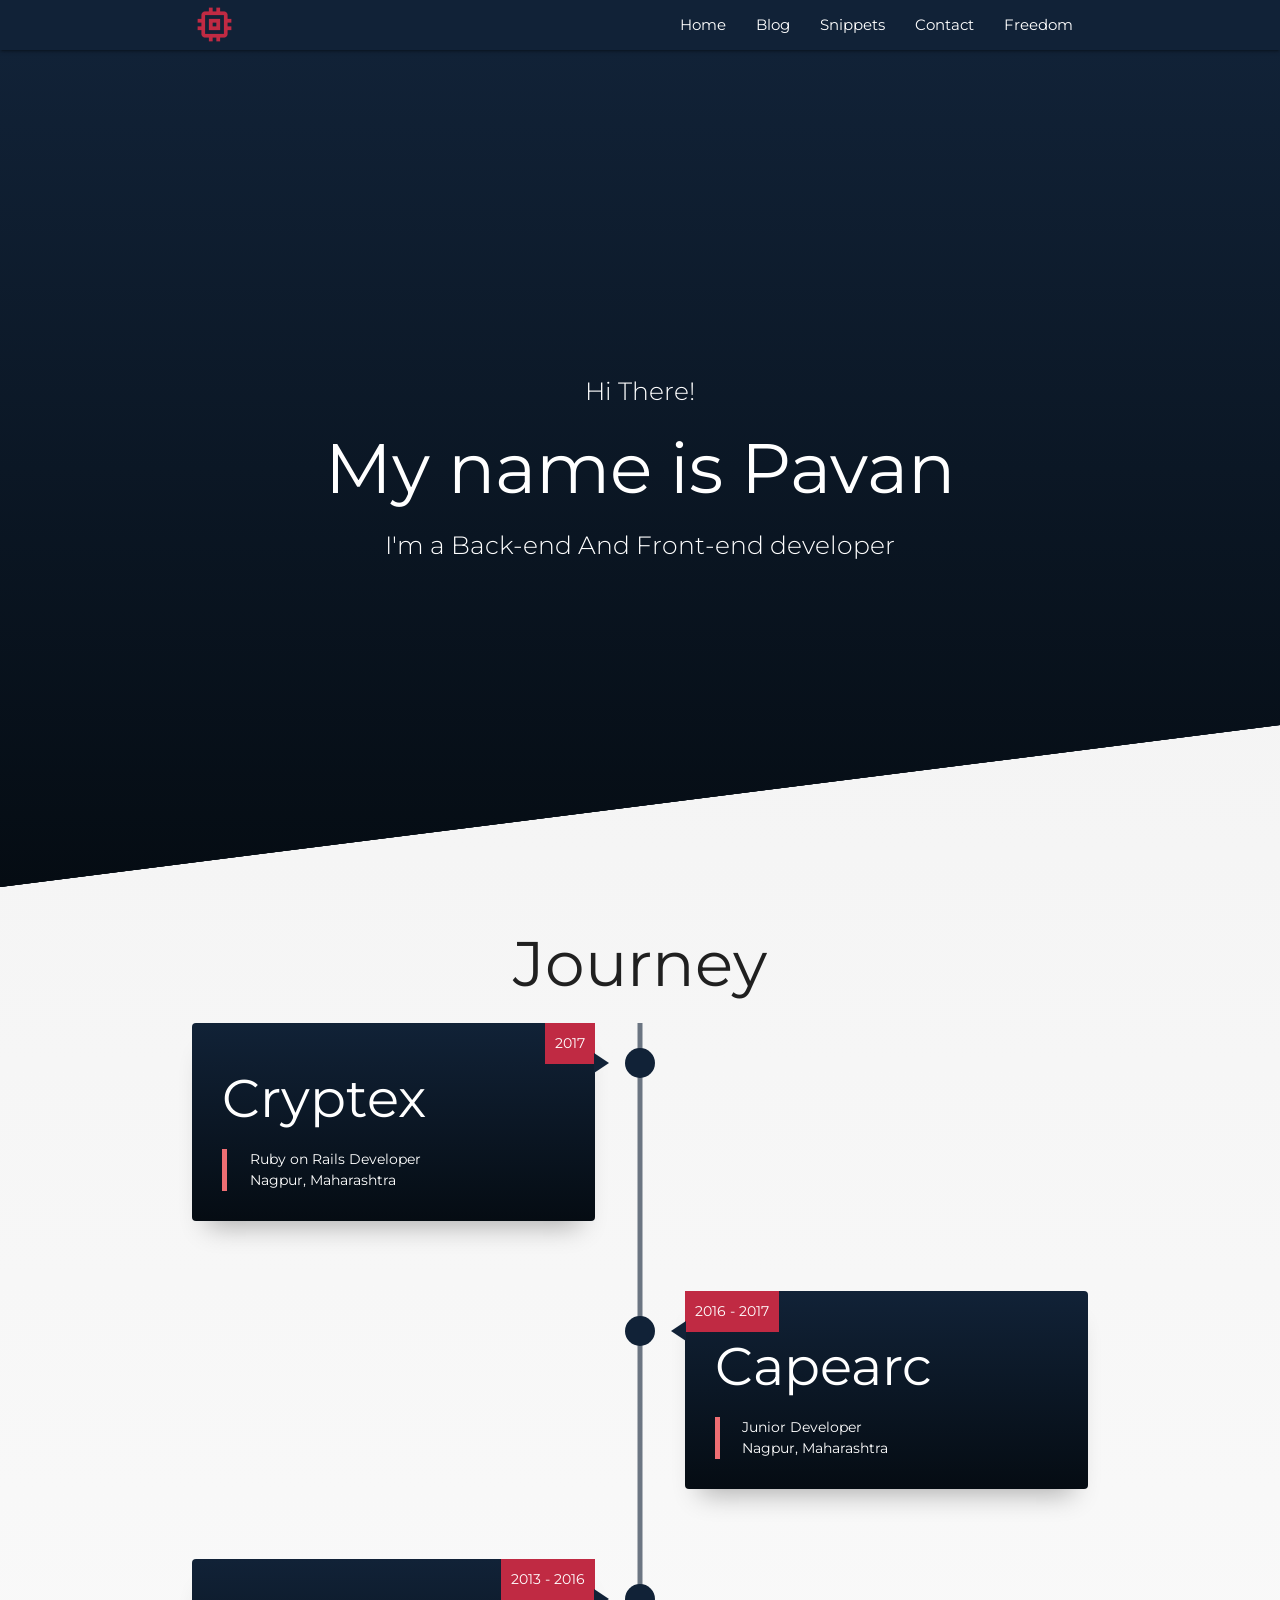
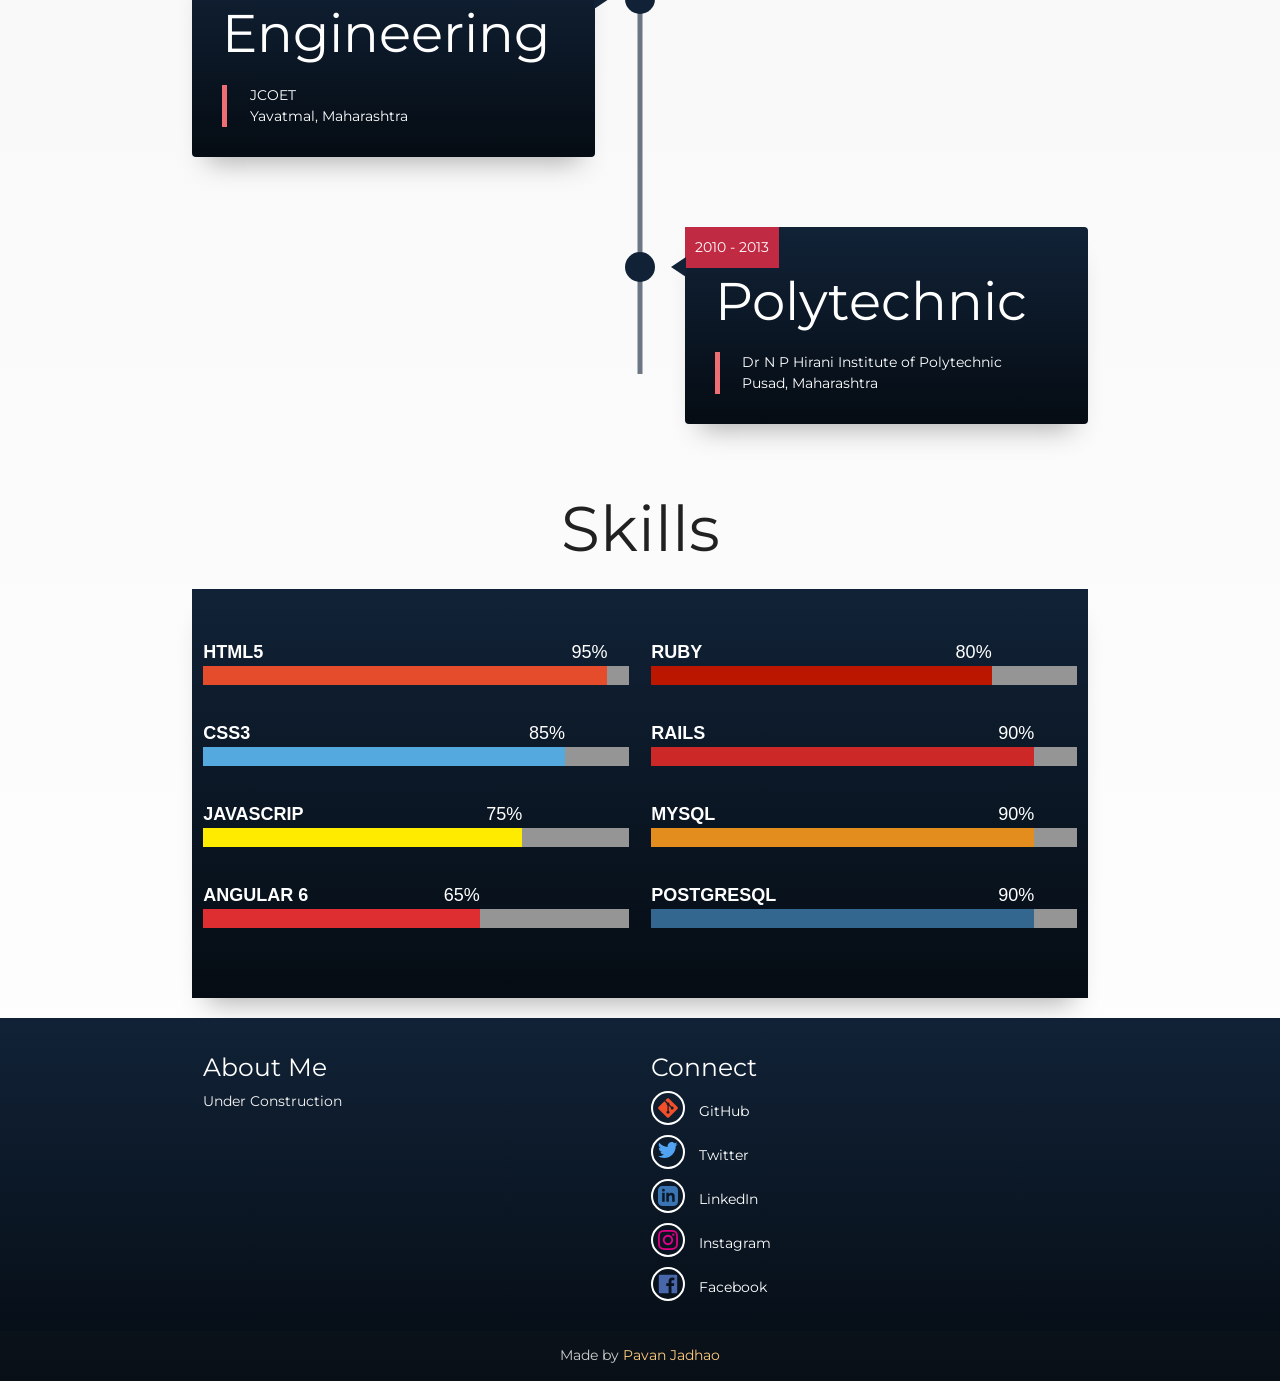
==== index.html @ 87c79e30 "add countdown timer" ====
<!DOCTYPE html>
<html lang="en">

<head>
  <meta http-equiv="Content-Type" content="text/html; charset=UTF-8" />
  <meta name="viewport" content="width=device-width, initial-scale=1, maximum-scale=1.0" />
  <meta name="theme-color" content="#102137" />
  <title>Pavan Jadhao | Web Developer</title>
  <link rel="icon" type="image/png" href="../img/fevicon.png" />

  <!-- CSS  -->
  <link href="https://fonts.googleapis.com/css?family=Montserrat" rel="stylesheet">
  <link href="https://fonts.googleapis.com/icon?family=Material+Icons" rel="stylesheet">
  <link href="./vendor/materialize/materialize.css" type="text/css" rel="stylesheet" media="screen,projection" />
  <link rel="stylesheet" href="./vendor/funnytext/jquery.funnyText.css">
  <link href="css/style.css" type="text/css" rel="stylesheet" media="screen,projection" />
</head>

<body>
  <header>
    <div class="navbar-fixed">
      <nav class="blue-grey darken-4" role="navigation">
        <div class="nav-wrapper container">
          <a href="#" data-target="nav-mobile" class="sidenav-trigger"><i class="material-icons white-text">menu</i></a>
          <a id="logo-container" href="./index.html" class="brand-logo">
            <span class="logo-custom">
              <i class="material-icons bracket">memory</i>
            </span>
          </a>
          <ul class="right hide-on-med-and-down blue-grey-text text-darken-4">
            <li><a href="./index.html" class="white-text">Home</a></li>
            <!-- <li><a href="" class="white-text">About</a></li> -->
            <!-- <li><a href="#" class="white-text">Projects</a></li> -->
            <li><a href="./pages/blogs.html" class="white-text">Blog</a></li>
            <li><a href="./pages/snippets.html" class="white-text">Snippets</a></li>
            <li><a href="./pages/contact.html" class="white-text">Contact</a></li>
            <li><a href="./pages/freedom.html" class="white-text">Freedom</a></li>
          </ul>
        </div>
      </nav>
    </div>

    <ul id="nav-mobile" class="sidenav blue-grey darken-4">
      <li class="sidenav-header secondary-color">
        <div class="row">
          <div class="col s4">
            <img src="./img/user.jpg" alt="" class="circle responsive-img valign profile-image">
          </div>
          <div class="col s8">
            <div>
              <a class="btn-flat dropdown-button waves-effect waves-light blue-grey darken-4 white-text" href="#"
                data-activates="profile-dropdown">Pavan Jadhao</a>
              <p class="designation">Web Developer</p>
            </div>
          </div>
        </div>
      </li>
      <li>
        <a href="../index.html" class="white-text">
          <i class="material-icons white-text">home</i>Home
        </a>
      </li>
      <!-- <li>
        <a href="#" class="white-text">
          <i class="material-icons white-text">person</i>About
        </a>
      </li>
      <li>
        <a href="#" class="white-text">
          <i class="material-icons white-text">web</i>Projects
        </a>
      </li> -->
      <li>
        <a href="./pages/blogs.html" class="white-text">
          <i class="material-icons white-text">import_contacts</i>Blog
        </a>
      </li>
      <li>
        <a href="./pages/snippets.html" class="white-text">
          <i class="material-icons white-text">code</i>Snippets
        </a>
      </li>
      <li>
        <a href="./pages/contact.html" class="white-text">
          <i class="material-icons white-text">contact_mail</i>Contact
        </a>
      </li>
      <li>
        <a href="./pages/freedom.html" class="white-text">
          <i class="material-icons white-text">directions_run</i>Freedom
        </a>
      </li>
    </ul>
  </header>
  <!-- End of Nav -->

  <div class="row">
    <div class="intro">
      <div class="animated-bar"></div>
      <div class="slide slide-a">
        <div class="slide-content">
          <p class="slide-a-child">Hi There!</p>
          <h1 class="slide-a-child">My name is Pavan</h1>
          <p class="slide-a-child">I'm a Back-end And Front-end developer</p>
        </div>
      </div>

      <div class="slide slide-b">
        <div class="slide-content">
          <h2 class="slide-b-child">what I do</h2>
          <p class="slide-b-child">I design modern, clean and creative websites</p>
          <p class="slide-b-child">And make them alive on the internet</p>
        </div>
      </div>

      <div class="slide slide-c">
        <div class="slide-content">
          <h2 class="slide-c-child">What I use</h2>
          <ul>
            <li class="slide-c-child">
              <p>Html 5</p>
            </li>
            <li class="slide-c-child">
              <p>Css 3</p>
            </li>
            <li class="slide-c-child">
              <p>Javascript</p>
            </li>
            <li class="slide-c-child">
              <p>Ruby on Rails</p>
            </li>
            <li class="slide-c-child">
              <p>Angular 6</p>
            </li>
          </ul>
        </div>
      </div>

      <div class="slide slide-d">
        <div class="slide-content">
          <h2 class="slide-d-child">Thanks for watching </h2>
          <p class="slide-d-child">You can check my <a href="#">blogs</a></p>
          <button class="slide-d-child replay">Replay</button>
        </div>
      </div>
    </div>
  </div>
  <!-- End of Masthead -->

  <header>
    <div class="container text-center">
      <h1 class="center">Journey</h1>
    </div>
  </header>

  <section class="timeline">
    <div class="container">
      <!-- Cryptex -->
      <div class="timeline-item">
        <div class="timeline-img"></div>
        <div class="timeline-content js--fadeInLeft">
          <h2>Cryptex</h2>
          <div class="date">2017</div>
          <blockquote>
            <p>Ruby on Rails Developer</p>
            <p>Nagpur, Maharashtra</p>
          </blockquote>
        </div>
      </div>

      <!-- Capearc -->
      <div class="timeline-item">
        <div class="timeline-img"></div>
        <div class="timeline-content js--fadeInRight">
          <h2>Capearc</h2>
          <div class="date">2016 - 2017</div>
          <blockquote>
            <p>Junior Developer</p>
            <p>Nagpur, Maharashtra</p>
          </blockquote>
        </div>
      </div>

      <!-- Engineering  -->
      <div class="timeline-item">
        <div class="timeline-img"></div>
        <div class="timeline-content js--fadeInLeft">
          <h2>Engineering</h2>
          <div class="date">2013 - 2016</div>
          <blockquote>
            <p>JCOET</p>
            <p>Yavatmal, Maharashtra</p>
          </blockquote>
        </div>
      </div>

      <!-- Polytechnic -->
      <div class="timeline-item">
        <div class="timeline-img"></div>
        <div class="timeline-content js--fadeInRight">
          <h2>Polytechnic</h2>
          <div class="date">2010 - 2013</div>
          <blockquote>
            <p> Dr N P Hirani Institute of Polytechnic</p>
            <p> Pusad, Maharashtra</p>
          </blockquote>
        </div>
      </div>
    </div>
  </section>
  <!-- End of Timeline -->

  <header>
    <div class="container text-center">
      <h1 class="center">Skills</h1>
    </div>
  </header>

  <div class="container">
    <div class="skill-wrapper">
      <div class="row">
        <div class="col l6 s12">
          <div class="wrapper">
            <div class="skill">
              <p>HTML5</p>
              <div class="skill-bar skill1">
                <span class="skill-count1">95%</span>
              </div>
            </div>
            <div class="skill">
              <p>CSS3</p>
              <div class="skill-bar skill2">
                <span class="skill-count2">85%</span>
              </div>
            </div>
            <div class="skill">
              <p>JAVASCRIP</p>
              <div class="skill-bar skill3">
                <span class="skill-count3">75%</span>
              </div>
            </div>
            <div class="skill">
              <p>ANGULAR 6</p>
              <div class="skill-bar skill4">
                <span class="skill-count4">65%</span>
              </div>
            </div>
          </div>
        </div>
        <div class="col l6 s12">
          <div class="wrapper">
            <div class="skill">
              <p>RUBY</p>
              <div class="skill-bar skill5">
                <span class="skill-count5">80%</span>
              </div>
            </div>
            <div class="skill">
              <p>RAILS</p>
              <div class="skill-bar skill6">
                <span class="skill-count6">90%</span>
              </div>
            </div>
            <div class="skill">
              <p>MYSQL</p>
              <div class="skill-bar skill7">
                <span class="skill-count7">90%</span>
              </div>
            </div>
            <div class="skill">
              <p>POSTGRESQL</p>
              <div class="skill-bar skill8">
                <span class="skill-count8">90%</span>
              </div>
            </div>
          </div>
        </div>
      </div>
    </div>
  </div>
  <!-- End of Skills -->

  <footer class="page-footer">
    <div class="container">
      <div class="row">
        <div class="col l6 s12">
          <h5 class="white-text">About Me</h5>
          <p class="grey-text text-lighten-4">Under Construction</p>
        </div>

        <div class="col l6 s12">
          <h5 class="white-text">Connect</h5>
          <ul>
            <li>
              <div class="github">
                <div class="connect-link">
                  <svg viewBox="0 0 128 128">
                    <path fill="#F34F29" d="M124.737 58.378l-55.116-55.114c-3.172-3.174-8.32-3.174-11.497 0l-11.444 11.446 14.518 14.518c3.375-1.139 7.243-.375 9.932 2.314 2.703 2.706 3.461 6.607 2.294 9.993l13.992 13.993c3.385-1.167 7.292-.413 9.994 2.295 3.78 3.777 3.78 9.9 0 13.679-3.78 3.78-9.901 3.78-13.683 0-2.842-2.844-3.545-7.019-2.105-10.521l-13.048-13.048-.002 34.341c.922.455 1.791 1.063 2.559 1.828 3.778 3.777 3.778 9.898 0 13.683-3.779 3.777-9.904 3.777-13.679 0-3.778-3.784-3.778-9.905 0-13.683.934-.933 2.014-1.638 3.167-2.11v-34.659c-1.153-.472-2.231-1.172-3.167-2.111-2.862-2.86-3.551-7.06-2.083-10.576l-14.313-14.313-37.792 37.79c-3.175 3.177-3.175 8.325 0 11.5l55.117 55.114c3.174 3.174 8.32 3.174 11.499 0l54.858-54.858c3.174-3.176 3.174-8.327-.001-11.501z"></path>
                  </svg>
                </div>
              </div>
              <a class="white-text connect-text" href="https://github.com/pvnjadhao" target="_blank">GitHub</a>
            </li>
            <li>
              <div class="twitter">
                <div class="connect-link">
                  <svg viewBox="0 0 128 128">
                    <path id="original" fill="#52a2f2" class="cls-1" d="M40.58,115.3c47.64,0,73.69-39.47,73.69-73.69,0-1.12,0-2.24-.07-3.35a52.7,52.7,0,0,0,12.92-13.41,51.7,51.7,0,0,1-14.87,4.08A26,26,0,0,0,123.63,14.6a51.9,51.9,0,0,1-16.45,6.29A25.92,25.92,0,0,0,63.05,44.51,73.53,73.53,0,0,1,9.67,17.45a25.92,25.92,0,0,0,8,34.58A25.71,25.71,0,0,1,6,48.78c0,.11,0,.22,0,.33A25.91,25.91,0,0,0,26.73,74.5a25.86,25.86,0,0,1-11.7.44,25.93,25.93,0,0,0,24.2,18A52,52,0,0,1,7.06,104a52.72,52.72,0,0,1-6.18-.36,73.32,73.32,0,0,0,39.7,11.63"
                      transform="translate(-0.88 -12.7)"></path>
                  </svg>
                </div>
              </div>
              <a class="white-text connect-text" href="#!">Twitter</a>
            </li>
            <li>
              <div class="linkedin">
                <div class="connect-link">
                  <svg xmlns="http://www.w3.org/2000/svg" viewBox="0 0 24 24">
                    <path fill="#3974b3" d="M19 0h-14c-2.761 0-5 2.239-5 5v14c0 2.761 2.239 5 5 5h14c2.762 0 5-2.239 5-5v-14c0-2.761-2.238-5-5-5zm-11 19h-3v-11h3v11zm-1.5-12.268c-.966 0-1.75-.79-1.75-1.764s.784-1.764 1.75-1.764 1.75.79 1.75 1.764-.783 1.764-1.75 1.764zm13.5 12.268h-3v-5.604c0-3.368-4-3.113-4 0v5.604h-3v-11h3v1.765c1.396-2.586 7-2.777 7 2.476v6.759z" /></svg>
                </div>
              </div>
              <a class="white-text connect-text">LinkedIn</a>
            </li>
            <li>
              <div class="instagram">
                <div class="connect-link">
                  <svg xmlns="http://www.w3.org/2000/svg" viewBox="0 0 24 24">
                    <path fill="#e00086" d="M12 2.163c3.204 0 3.584.012 4.85.07 3.252.148 4.771 1.691 4.919 4.919.058 1.265.069 1.645.069 4.849 0 3.205-.012 3.584-.069 4.849-.149 3.225-1.664 4.771-4.919 4.919-1.266.058-1.644.07-4.85.07-3.204 0-3.584-.012-4.849-.07-3.26-.149-4.771-1.699-4.919-4.92-.058-1.265-.07-1.644-.07-4.849 0-3.204.013-3.583.07-4.849.149-3.227 1.664-4.771 4.919-4.919 1.266-.057 1.645-.069 4.849-.069zm0-2.163c-3.259 0-3.667.014-4.947.072-4.358.2-6.78 2.618-6.98 6.98-.059 1.281-.073 1.689-.073 4.948 0 3.259.014 3.668.072 4.948.2 4.358 2.618 6.78 6.98 6.98 1.281.058 1.689.072 4.948.072 3.259 0 3.668-.014 4.948-.072 4.354-.2 6.782-2.618 6.979-6.98.059-1.28.073-1.689.073-4.948 0-3.259-.014-3.667-.072-4.947-.196-4.354-2.617-6.78-6.979-6.98-1.281-.059-1.69-.073-4.949-.073zm0 5.838c-3.403 0-6.162 2.759-6.162 6.162s2.759 6.163 6.162 6.163 6.162-2.759 6.162-6.163c0-3.403-2.759-6.162-6.162-6.162zm0 10.162c-2.209 0-4-1.79-4-4 0-2.209 1.791-4 4-4s4 1.791 4 4c0 2.21-1.791 4-4 4zm6.406-11.845c-.796 0-1.441.645-1.441 1.44s.645 1.44 1.441 1.44c.795 0 1.439-.645 1.439-1.44s-.644-1.44-1.439-1.44z" /></svg>
                </div>
              </div>
              <a class="white-text connect-text" href="#!">Instagram</a>
            </li>
            <li>
              <div class="facebook">
                <div class="connect-link">
                  <svg viewBox="0 0 128 128">
                    <path id="original-plain" fill="#4867aa" class="cls-1" d="M116.42,5.07H11.58a6.5,6.5,0,0,0-6.5,6.5V116.42a6.5,6.5,0,0,0,6.5,6.5H68V77.29H52.66V59.5H68V46.38c0-15.22,9.3-23.51,22.88-23.51a126,126,0,0,1,13.72.7V39.48H95.21c-7.39,0-8.82,3.51-8.82,8.66V59.5H104l-2.29,17.79H86.39v45.64h30a6.51,6.51,0,0,0,6.5-6.5V11.58A6.5,6.5,0,0,0,116.42,5.07Z"></path>
                  </svg>
                </div>
              </div>
              <a class="white-text connect-text" href="https://www.facebook.com/jadhao.pavan643" target="_blank">Facebook</a>
            </li>
          </ul>
        </div>
      </div>
    </div>
    <div class="footer-copyright">
      <div class="container center">
        Made by <a class="orange-text text-lighten-3" href="http://pvnjadhao.github.io/" target="_blank">Pavan
          Jadhao</a>
      </div>
    </div>
  </footer>
  <!-- End of Footer -->

  <script src="./vendor/jquery/jquery-2.1.1.js"></script>
  <script src="./vendor/materialize/materialize.min.js"></script>
  <script src="./js/app.js"></script>
  <!-- End of Scripts -->
</body>

</html>
---- css/style.css ----
/* Custom Stylesheet */

/*  #112237 */

/* c02a43 */

* {
  box-sizing: border-box;
  margin: 0;
}

body {
  font-family: 'Montserrat', sans-serif;
  background: linear-gradient(to bottom, #f1f1f1, #ffffff);
  overflow-x: hidden;
  font-size: 14px;
  font-weight: 400;
}

.logo-custom {
  color: #c02a43 !important;
}

.bracket {
  font-size: 45px !important;
}

.blue-grey.darken-4 {
  background-color: #112237 !important;
}

.secondary-color {
  background-color: #c02a43 !important;
}

.icon-block {
  padding: 0 15px;
}

.icon-block .material-icons {
  font-size: inherit;
}

/* Blog style */

/* Blog style */

#blog-post-full .blog-post-full-cat {
  right: 0;
}

.blog-head {
  height: 50vh;
  background-size: cover;
  background-image: linear-gradient(to right, rgba(59, 83, 113, 0.9), rgba(17, 34, 55, 0.8)), url(../img/pexels-photo-459225.jpeg);
  clip-path: polygon(50% 100%, 100% 70%, 100% 0, 0 0, 0 70%);
  background-position: center;
}

.blog-head h1 {
  margin: 0;
  color: #bdbdbd;
  vertical-align: middle;
  top: 34%;
  position: relative;
}

.blog_card {
  position: relative;
  display: block;
  height: 350px;
  margin: 50px auto;
  overflow: hidden;
  border-radius: 10px;
  transition: all 0.4s;
}

.blog_card:hover {
  -webkit-transform: scale(1.02);
  transform: scale(1.02);
  transition: all 0.4s;
}

.blog_card .info_section {
  position: relative;
  width: 100%;
  height: 100%;
  background-blend-mode: multiply;
  z-index: 2;
  border-radius: 10px;
}

.blog_card .info_section .blog_header {
  position: relative;
  padding: 25px;
  height: 40%;
}

.blog_card .info_section .blog_header p {
  color: #fff;
  font-weight: 400;
}

.blog_card .info_section .blog_header p {
  color: #c02a43;
  font-weight: 400;
}

.blog_card .info_section .blog_header .minutes {
  display: inline-block;
  margin-top: 10px;
  color: #fff;
  padding: 5px;
  border-radius: 5px;
  border: 1px solid rgba(255, 255, 255, 0.13);
}

.blog_card .info_section .blog_header .type {
  display: inline-block;
  color: #cee4fd;
  margin-left: 10px;
}

.blog_card .info_section .blog_header .locandina {
  position: relative;
  float: left;
  margin-right: 20px;
  width: 70px;
  box-shadow: 0 0 20px -10px rgba(0, 0, 0, 0.5);
  border-radius: 38px;
}

.blog_card .info_section .blog_desc {
  padding: 25px;
  height: 50%;
}

.blog_card .info_section .blog_desc .text {
  color: #cfd6e1;
}

.blog_card .info_section .blog_social {
  height: 10%;
  padding-left: 15px;
  padding-bottom: 20px;
}

.blog_card .info_section .blog_social ul {
  list-style: none;
  padding: 0;
}

.blog_card .info_section .blog_social ul li {
  display: inline-block;
  color: rgba(255, 255, 255, 0.4);
  transition: color 0.3s;
  transition-delay: 0.15s;
  margin: 0 10px;
}

.blog_card .info_section .blog_social ul li:hover {
  transition: color 0.3s;
  color: rgba(255, 255, 255, 0.8);
}

.blog_card .info_section .blog_social ul li i {
  font-size: 19px;
  cursor: pointer;
}

.blog_card .blur_back {
  position: absolute;
  top: 0;
  z-index: 1;
  height: 100%;
  right: 0;
  background-size: contain;
  border-radius: 11px;
}

@media screen and (min-width: 768px) {
  .blog_header {
    width: 60%;
  }
  .blog_desc {
    width: 50%;
  }
  .info_section {
    background: linear-gradient(to right, #112237 50%, transparent 100%);
  }
  .blur_back {
    width: 80%;
    background-position: -100% 10% !important;
  }
}

@media screen and (max-width: 768px) {
  .blog_card {
    width: 95%;
    margin: 70px auto;
    min-height: 350px;
    height: auto;
  }
  .blur_back {
    width: 100%;
    background-position: 50% 50% !important;
  }
  .blog_header {
    width: 100%;
    margin-top: 85px;
  }
  .blog_desc {
    width: 100%;
  }
  .info_section {
    background: linear-gradient(to top, #112237 50%, transparent 100%);
    display: inline-grid;
  }
}

.bright_back {
  background-image: url("../img/email-marketing-2362038_640.png");
}

/* .blog-head .typewrite {
  display: inline-block;
  padding: 2em 2em !important;
}

.blog-head .typewrite span {
  text-align: center;
  font-size: 3em;
  color: #fff;
} */

/* Landing page */

.card-rounded {
  padding: 5px;
  margin: 0.2rem 0 2rem 0;
  box-shadow: 0px 0px 30px 0px rgba(0, 0, 0, 0.2);
  border-radius: 100%;
  background-color: #fff;
}

/* Side nav */

.sidenav-header {
  /* background: url("../img/user.jpg") no-repeat center center; */
  background-size: cover;
  margin-bottom: 0px;
  padding: 15px 0 0 15px;
}

.sidenav-header .row {
  margin-bottom: 0;
}

#nav-mobile {
  z-index: 11111;
}

.designation {
  padding: 0 !important;
  color: #fff;
  margin: 0;
}

/*
  Home page style
*/

/* Intro section style */

*, *::before, *::after {
  box-sizing: border-box;
  outline: none;
}

.intro {
  width: 100%;
  min-height: 93vh;
  position: relative;
  clip-path: polygon(0 0, 100% 0, 100% 75vh, 0 100%);
}

.intro .animated-bar {
  width: 0;
  height: 3px;
  background: #fff;
  z-index: 9999;
  position: absolute;
  top: 0;
  left: 0;
  -webkit-animation: bar 5s 3 linear;
  animation: bar 5s 3 linear;
}

.intro .slide {
  width: 100%;
  height: 100%;
  display: flex;
  align-items: center;
  justify-content: center;
  background: #ff0;
  position: absolute;
  top: 0;
  left: 0;
  padding: 20px;
  overflow: hidden;
}

.intro .slide.slide-a {
  background: linear-gradient(to bottom, #112237, #050c13);
  ;
  z-index: 400;
}

.intro .slide.slide-a .slide-a-child {
  -webkit-transform: translateY(50px);
  transform: translateY(50px);
  opacity: 0;
  transition: all 1s;
}

.intro .slide.slide-a .slide-a-child.is-visible {
  -webkit-transform: translateY(0);
  transform: translateY(0);
  opacity: 1;
}

.intro .slide.slide-a p {
  font-size: 25px;
}

.intro .slide.slide-b {
  background: linear-gradient(to bottom, #112237, #050c13);
  color: #fff;
  z-index: 300;
}

.intro .slide.slide-b h2 {
  -webkit-transform: translateX(50px);
  transform: translateX(50px);
}

.intro .slide.slide-b p:first-of-type {
  -webkit-transform: translateX(-50px);
  transform: translateX(-50px);
  margin-bottom: 20px;
}

.intro .slide.slide-b p:last-of-type {
  -webkit-transform: translateX(50px);
  transform: translateX(50px);
}

.intro .slide.slide-b .slide-b-child {
  transition: all 1s;
  opacity: 0;
}

.intro .slide.slide-b .slide-b-child.is-visible {
  -webkit-transform: translateX(0);
  transform: translateX(0);
  opacity: 1;
}

.intro .slide.slide-c {
  background: linear-gradient(to bottom, #112237, #050c13);
  color: #fff;
  z-index: 200;
}

.intro .slide.slide-c .slide-c-child {
  transition: all 1s cubic-bezier(0.25, 0.25, 0.23, 1.405);
  -webkit-transform: scale(0.5);
  transform: scale(0.5);
  opacity: 0;
}

.intro .slide.slide-c .slide-c-child.is-visible {
  -webkit-transform: scale(1);
  transform: scale(1);
  opacity: 1;
}

.intro .slide.slide-d {
  background: linear-gradient(to bottom, #112237, #050c13);
  z-index: 100;
}

.intro .slide.slide-d .slide-d-child {
  transition: all 1s;
  opacity: 0;
  -webkit-transform: translateY(-50px);
  transform: translateY(-50px);
}

.intro .slide.slide-d .slide-d-child.is-visible {
  opacity: 1;
  -webkit-transform: translateY(0);
  transform: translateY(0);
}

.intro .slide.slide-d button.slide-d-child {
  -webkit-transform: translateY(50px);
  transform: translateY(50px);
}

.intro .slide .slide-content {
  text-align: center;
  color: #fff;
  font-family: 'Montserrat', sans-serif;
}

.intro .slide .slide-content h1 {
  font-size: 70px;
  font-weight: 400;
  margin: 20px 0;
}

.intro .slide .slide-content h2 {
  font-size: 60px;
  font-weight: 400;
  margin: 20px 0;
}

.intro .slide .slide-content p {
  font-size: 25px;
  font-weight: 300;
}

.intro .slide .slide-content p a {
  color: #b6483d;
  text-decoration: none;
  position: relative;
}

.intro .slide .slide-content p a:hover::after {
  width: 80px;
}

.intro .slide .slide-content p a::after {
  content: "";
  width: 0;
  height: 1px;
  background: #b6483d;
  display: block;
  position: absolute;
  bottom: -3px;
  left: 0;
  transition: all 0.5s;
}

.intro .slide .slide-content ul li {
  display: inline-block;
}

.intro .slide .slide-content ul li p {
  position: relative;
}

.intro .slide .slide-content ul li p::after {
  content: "";
  width: 8px;
  height: 8px;
  background: #fff;
  display: inline-block;
  margin: 0 20px;
  border-radius: 50%;
}

.intro .slide .slide-content ul li:last-of-type p::after {
  display: none;
}

.intro .slide .slide-content button {
  width: 120px;
  height: 120px;
  line-height: 120px;
  border: none;
  color: #fff;
  border-radius: 50%;
  text-align: center;
  background: #c02a43;
  margin-top: 30px;
  border: 2px solid transparent;
  transition: all 0.5;
  cursor: pointer;
  font-size: 18px;
  font-family: 'Montserrat', sans-serif;
  transition: all 0.5s;
}

.intro .slide .slide-content button:hover {
  background: none;
  border: 2px solid #c02a43;
  color: #c02a43;
}

@-webkit-keyframes bar {
  0% {
    width: 0;
  }
  100% {
    width: 100%;
  }
}

@keyframes bar {
  0% {
    width: 0;
  }
  100% {
    width: 100%;
  }
}

@media (max-width: 991px) {
  h1 {
    font-size: 50px !important;
  }
  h2 {
    font-size: 45px !important;
  }
  p {
    font-size: 22px !important;
  }
  p a:hover::after {
    width: 160px !important;
  }
}

@media (max-width: 768px) {
  .slide-c-child {
    display: block !important;
  }
  p::after {
    display: none !important;
  }
  button.replay {
    width: 80px !important;
    height: 80px !important;
    line-height: 80px !important;
    font-size: 14px !important;
  }
  a:hover::after {
    width: 140px !important;
  }
}

@media (max-width: 480px) {
  h1 {
    font-size: 40px !important;
  }
  h2 {
    font-size: 33px !important;
  }
  p {
    font-size: 18px !important;
  }
  p a:hover::after {
    width: 130px !important;
  }
}

/* Timeline style */

.timeline {
  position: relative;
  color: #FFFFFF;
}

.timeline::before {
  content: '';
  background: rgba(17, 34, 55, 0.602);
  width: 5px;
  color: #FFFFFF;
  height: 95%;
  position: absolute;
  left: 50%;
  transform: translateX(-50%);
}

.timeline-item {
  width: 100%;
  margin-bottom: 70px;
}

.timeline-item:nth-child(even) .timeline-content {
  float: right;
  padding: 10px 30px 10px 30px;
}

.timeline-item:nth-child(even) .timeline-content .date {
  right: auto;
  left: 0;
}

.timeline-item:nth-child(even) .timeline-content::after {
  content: '';
  position: absolute;
  border-style: solid;
  width: 0;
  height: 0;
  top: 30px;
  left: -14px;
  border-width: 10px 15px 10px 0;
  border-color: transparent #112237 transparent transparent;
}

.timeline-item::after {
  content: '';
  display: block;
  clear: both;
}

.timeline-content {
  position: relative;
  width: 45%;
  padding: 10px 30px;
  border-radius: 4px;
  background: linear-gradient(to bottom, #112237, #050c13);
  box-shadow: 0 20px 25px -15px rgba(0, 0, 0, 0.3);
}

.timeline-content::after {
  content: '';
  position: absolute;
  border-style: solid;
  width: 0;
  height: 0;
  top: 30px;
  right: -14px;
  border-width: 10px 0 10px 15px;
  border-color: transparent transparent transparent #112237;
}

.timeline-img {
  width: 30px;
  height: 30px;
  background: #112237;
  border-radius: 50%;
  position: absolute;
  left: 50%;
  margin-top: 25px;
  margin-left: -15px;
}

.timeline-card {
  padding: 0 !important;
}

.timeline-card p {
  padding: 0 20px;
}

.timeline-card a {
  margin-left: 20px;
}

.timeline-item:nth-child(2) .timeline-img-header {
  background: linear-gradient(rgba(0, 0, 0, 0), rgba(0, 0, 0, 0.4)), url("https://hd.unsplash.com/photo-1458530970867-aaa3700e966d") center center no-repeat;
  background-size: cover;
}

.timeline-item:nth-child(5) .timeline-img-header {
  background: linear-gradient(rgba(0, 0, 0, 0), rgba(0, 0, 0, 0.4)), url("https://hd.unsplash.com/photo-1444093826349-9ce8c622f4f3") center center no-repeat;
  background-size: cover;
}

.timeline-item:nth-child(6) .timeline-img-header {
  background: linear-gradient(rgba(0, 0, 0, 0), rgba(0, 0, 0, 0.4)), url("https://hd.unsplash.com/photo-1471479917193-f00955256257") center center no-repeat;
  background-size: cover;
}

.timeline-item:nth-child(8) .timeline-img-header {
  background: linear-gradient(rgba(0, 0, 0, 0), rgba(0, 0, 0, 0.4)), url("https://hd.unsplash.com/photo-1466840787022-48e0ec048c8a") center center no-repeat;
  background-size: cover;
}

.timeline-item:nth-child(10) .timeline-img-header {
  background: linear-gradient(rgba(0, 0, 0, 0), rgba(0, 0, 0, 0.4)), url("https://hd.unsplash.com/photo-1447639703758-f525f36456bf") center center no-repeat;
  background-size: cover;
}

.timeline-item:nth-child(11) .timeline-img-header {
  background: linear-gradient(rgba(0, 0, 0, 0), rgba(0, 0, 0, 0.4)), url("https://hd.unsplash.com/photo-1469429978400-082eec725ad5") center center no-repeat;
  background-size: cover;
}

.timeline-img-header {
  height: 200px;
  position: relative;
  margin-bottom: 20px;
}

.timeline-img-header h2 {
  color: #FFFFFF;
  position: absolute;
  bottom: 5px;
  left: 20px;
}

/* blockquote {
  margin-top: 30px;
  color: #757575;
  border-left-color: #3F51B5;
  padding: 0 20px;
} */

.date {
  background: #c02a43;
  display: inline-block;
  color: #FFFFFF;
  padding: 10px;
  position: absolute;
  top: 0;
  right: 0;
}

@media screen and (max-width: 768px) {
  .timeline::before {
    left: 50px;
  }
  .timeline .timeline-img {
    left: 50px;
  }
  .timeline .timeline-content {
    max-width: 100%;
    width: auto;
    margin-left: 70px;
  }
  .timeline .timeline-item:nth-child(even) .timeline-content {
    float: none;
  }
  .timeline .timeline-item:nth-child(odd) .timeline-content::after {
    content: '';
    position: absolute;
    border-style: solid;
    width: 0;
    height: 0;
    top: 30px;
    left: -14px;
    border-width: 10px 15px 10px 0;
    border-color: transparent #112237 transparent transparent;
  }
}

/* Skill Progress Bar */

.skill-wrapper {
  background: linear-gradient(to bottom, #112237, #050c13);
  padding-top: 50px;
  padding-bottom: 15px;
  width: 100%;
  margin-bottom: 20px;
  box-shadow: 0 20px 25px -15px rgba(0, 0, 0, 0.3);
}

.wrapper {
  width: 100%;
  font-family: 'Roboto', sans-serif;
  margin: 0 auto;
  color: #fff;
}

.skill {
  margin-bottom: 35px;
  position: relative;
  overflow-x: hidden;
}

.skill>p {
  font-size: 18px;
  font-weight: 700;
  margin: 0;
}

.skill:before {
  width: 100%;
  height: 19px;
  content: "";
  display: block;
  position: absolute;
  background: #959595;
  bottom: 0;
}

.skill-bar {
  width: 100%;
  height: 19px;
  display: block;
  position: relative;
}

/* SKILL 1 */

.skill1 {
  width: 95%;
  background: #e44c2b;
}

.skill-bar span {
  position: absolute;
  /* border-top: 5px solid #f4392f; */
  top: -30px;
  padding: 0;
  font-size: 18px;
  padding: 3px 0;
  font-weight: 500;
}

.skill-bar {
  position: relative;
}

.skill1 .skill-count1 {
  right: 0;
}

/* SKILL 2 */

.skill2 {
  width: 85%;
  background: #54aadf;
}

.skill2 .skill-count2 {
  right: 0;
}

/* SKILL 3 */

.skill3 {
  width: 75%;
  background: #ffeb00;
}

.skill3 .skill-count3 {
  right: 0;
}

/* SKILL 4 */

.skill4 {
  width: 65%;
  background: #df2e31;
}

.skill4 .skill-count4 {
  right: 0;
}

/* SKILL 5 */

.skill5 {
  width: 80%;
  background: #bb1600;
}

.skill5 .skill-count5 {
  right: 0;
}

/* SKILL 6 */

.skill6 {
  width: 90%;
  background: #cb2827;
}

.skill6 .skill-count6 {
  right: 0;
}

/* SKILL 7 */

.skill7 {
  width: 90%;
  background: #e48d1f;
}

.skill7 .skill-count7 {
  right: 0;
}

/* SKILL 8 */

.skill8 {
  width: 90%;
  background: #336790;
}

.skill8 .skill-count8 {
  right: 0;
}

/* Footer style */

footer {
  background: linear-gradient(to bottom, #112237, #050c13);
}

.connect-link {
  height: 30px;
  width: 30px;
  padding: 5px;
}

.connect-text {
  top: -2px;
  position: relative;
  margin-left: 10px;
}

.github {
  display: inline-block;
  border: 2px solid;
  border-radius: 40px;
  margin-bottom: 10px;
}

.github:hover {
  border-color: #2d8600;
  background: #000000;
}

.twitter {
  display: inline-block;
  border: 2px solid;
  border-radius: 40px;
  margin-bottom: 10px;
}

.twitter:hover {
  border-color: #52a2f2;
  background: #000000;
}

.linkedin {
  display: inline-block;
  border: 2px solid;
  border-radius: 40px;
  margin-bottom: 10px;
}

.linkedin:hover {
  border-color: #3974b3;
  background: #000000;
}

.facebook {
  display: inline-block;
  border: 2px solid;
  border-radius: 40px;
  margin-bottom: 10px;
}

.facebook:hover {
  border-color: #4867aa;
  background: #000000;
}

.instagram {
  display: inline-block;
  border: 2px solid;
  border-radius: 40px;
  margin-bottom: 10px;
}

.instagram:hover {
  border-color: #e00086;
  background: #000000;
}

/* Contact Form */

.contact-wrapper {
  background: linear-gradient(to bottom, #112237, #050c13);
  color: #fff;
  width: 100%;
  height: 100%;
  margin-bottom: 20px;
  padding: 10px;
  box-shadow: 0 20px 25px -15px rgba(0, 0, 0, 0.3);
}

.contact-head {
  background-size: cover;
  background-image: linear-gradient(to right, rgba(59, 83, 113, 0.9), rgba(17, 34, 55, 0.8)), url(../img/keyboard-1905883_1280.jpg);
  -webkit-clip-path: polygon(25% 0%, 100% 0%, 75% 100%, 0% 100%);
  clip-path: polygon(25% 0%, 100% 0%, 75% 100%, 0% 100%);
  height: 30vh;
  background-position: right;
}

.contact-head h3 {
  margin: 0;
  color: #fff;
  position: relative;
  top: 35%;
}

textarea.materialize-textarea {
  height: 8rem;
}

.input-field label {
  color: rgb(255, 255, 255) !important;
}

/* label focus color */

.input-field input[type=text]:focus+label {
  color: rgb(255, 255, 255) !important;
}

/* label focus color */

.input-field input[type=emai]:focus+label {
  color: #000 !important;
}

/* label underline focus color */

.input-field input[type=text]:focus {
  border-bottom: 1px solid #c02a43 !important;
  box-shadow: 0 1px 0 0 #c02a43 !important;
}

.input-field input[type=email]:focus {
  border-bottom: 1px solid #c02a43 !important;
  box-shadow: 0 1px 0 0 #c02a43 !important;
}

/* label underline focus color */

.input-field textarea:focus {
  border-bottom: 1px solid #c02a43 !important;
  box-shadow: 0 1px 0 0 #c02a43 !important;
}

#contactBtn {
  margin-right: 10px;
  background: #c02a43;
}

/* Map style */
.map-wrapper {
  width: 100%;
  height: 370px;
}

/* freedom style */
.countdown-container {
  height: 200px;
  margin-top: 40px;
  padding: 10px;
  background-color: #102137;
}
#countdown {
  text-align: center;
  color: white;
  vertical-align: middle;
  font-size: 6em;
}
#days {
  /* color: #52a2f2; */
}
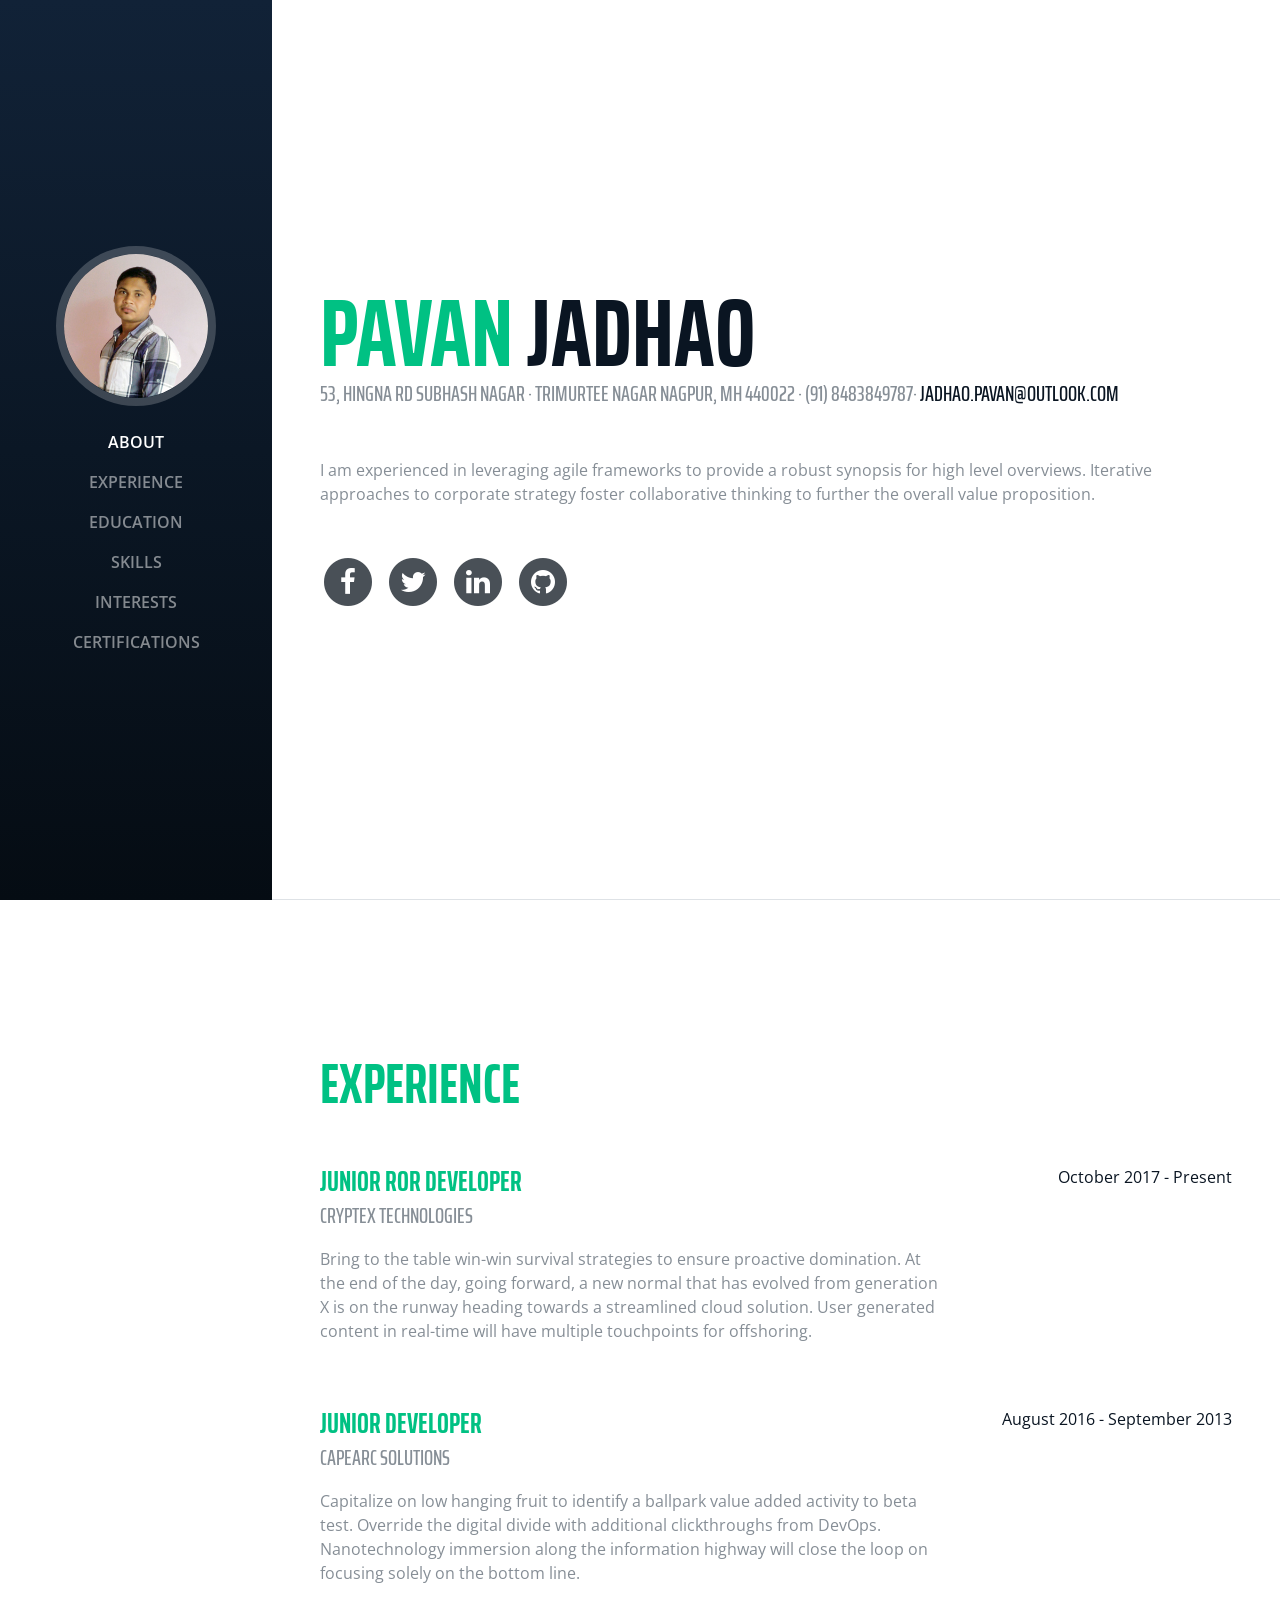
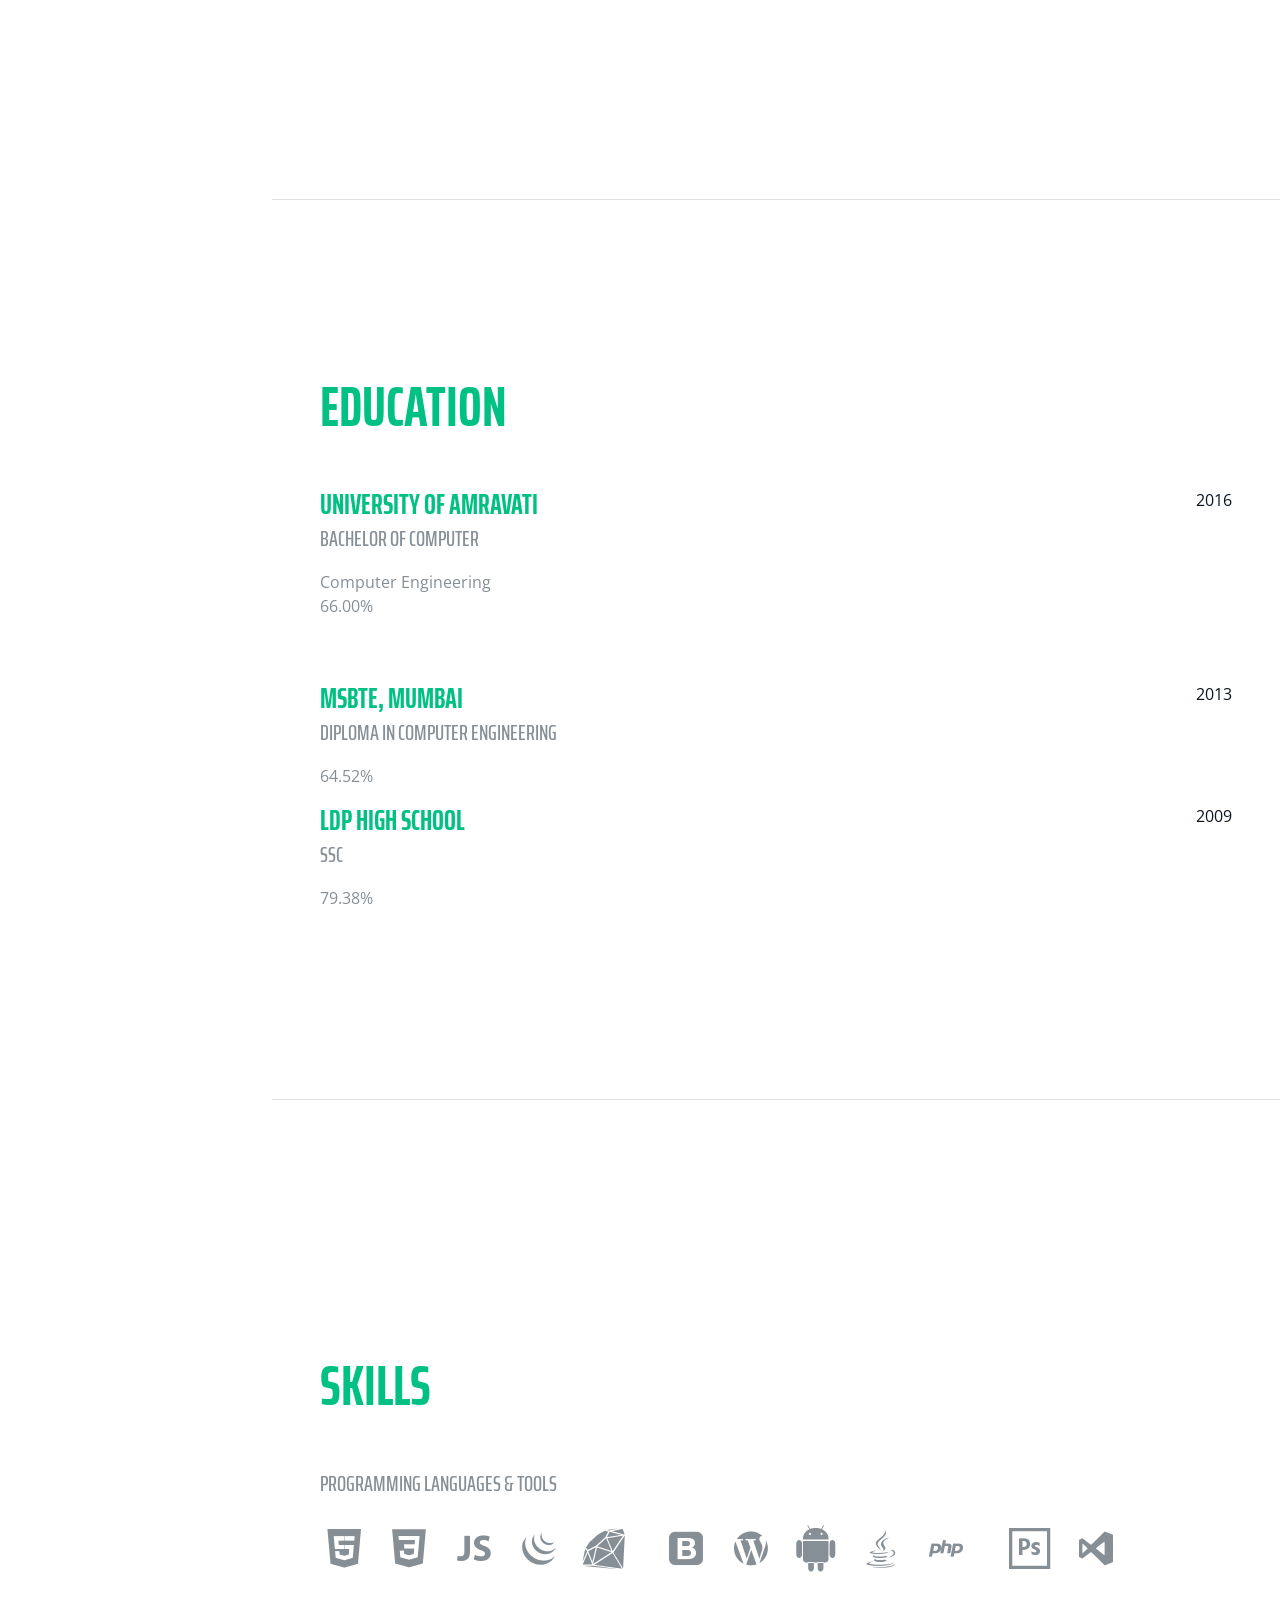
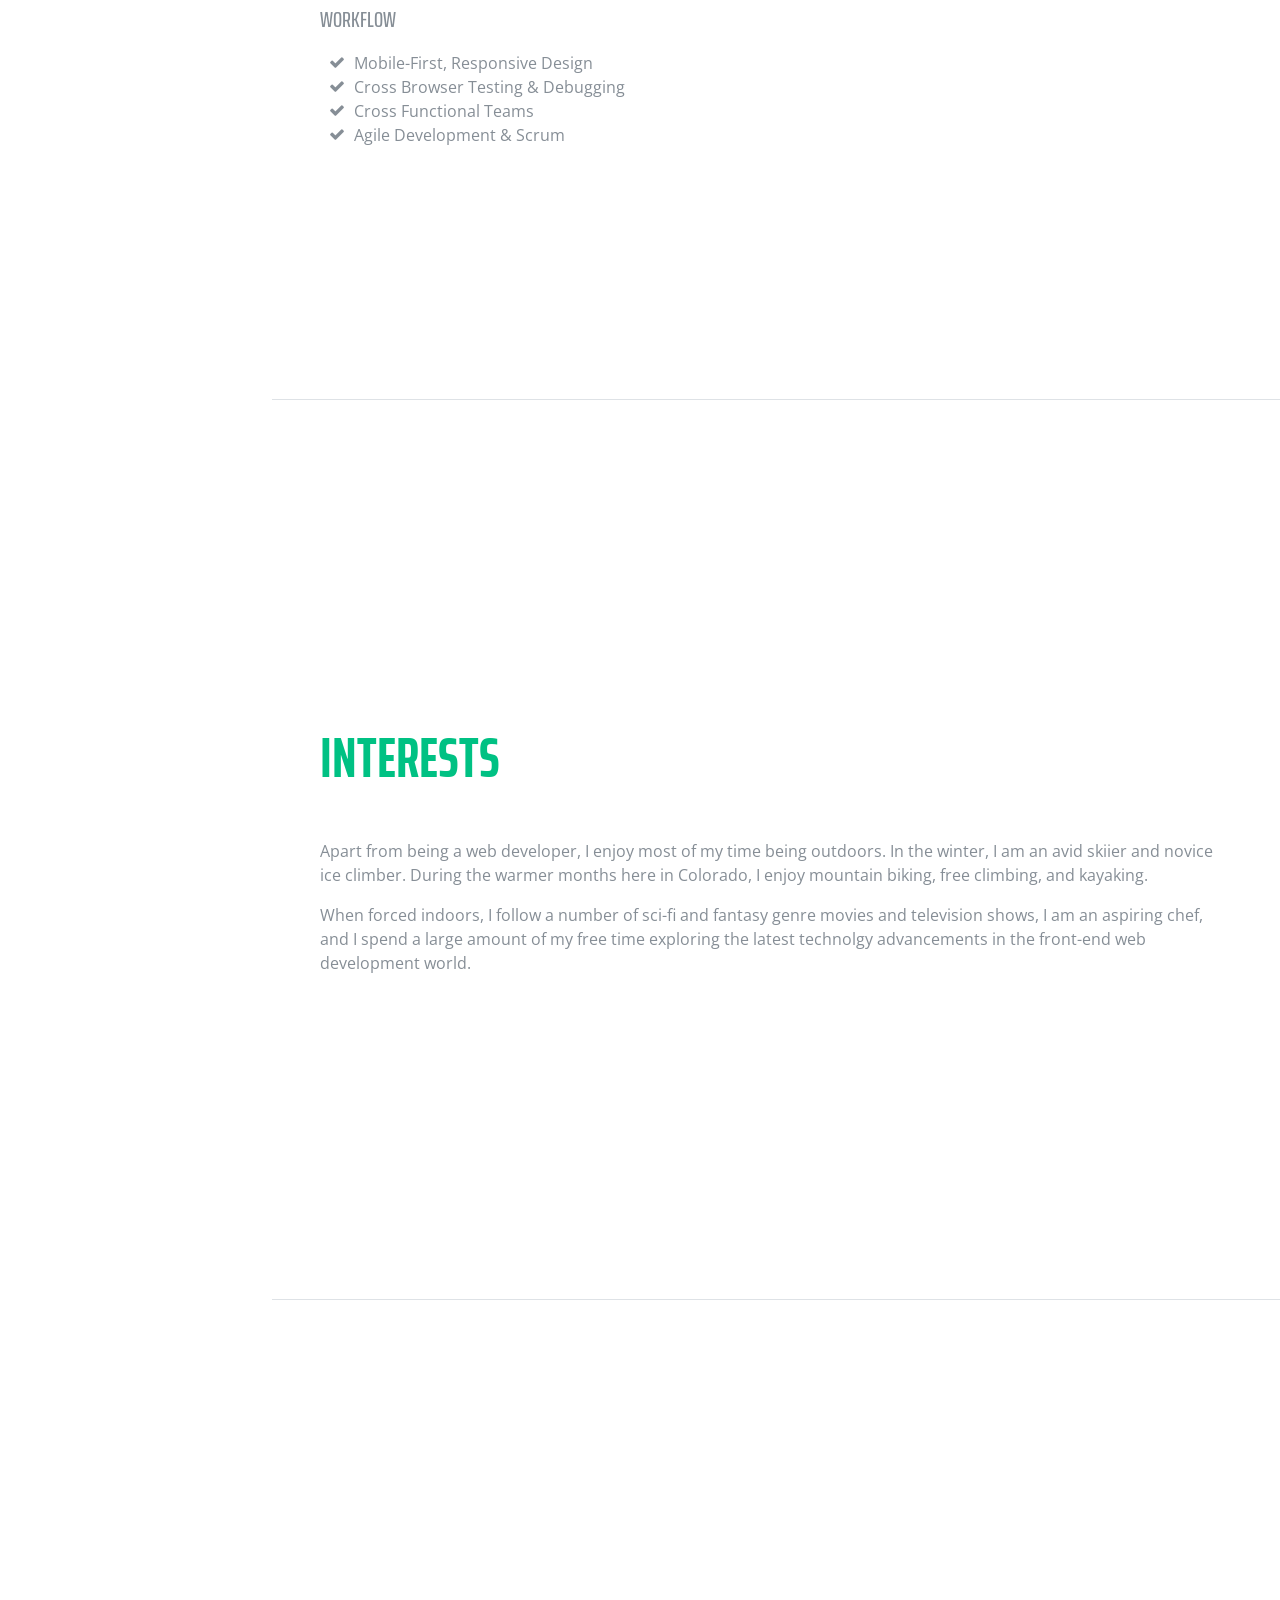
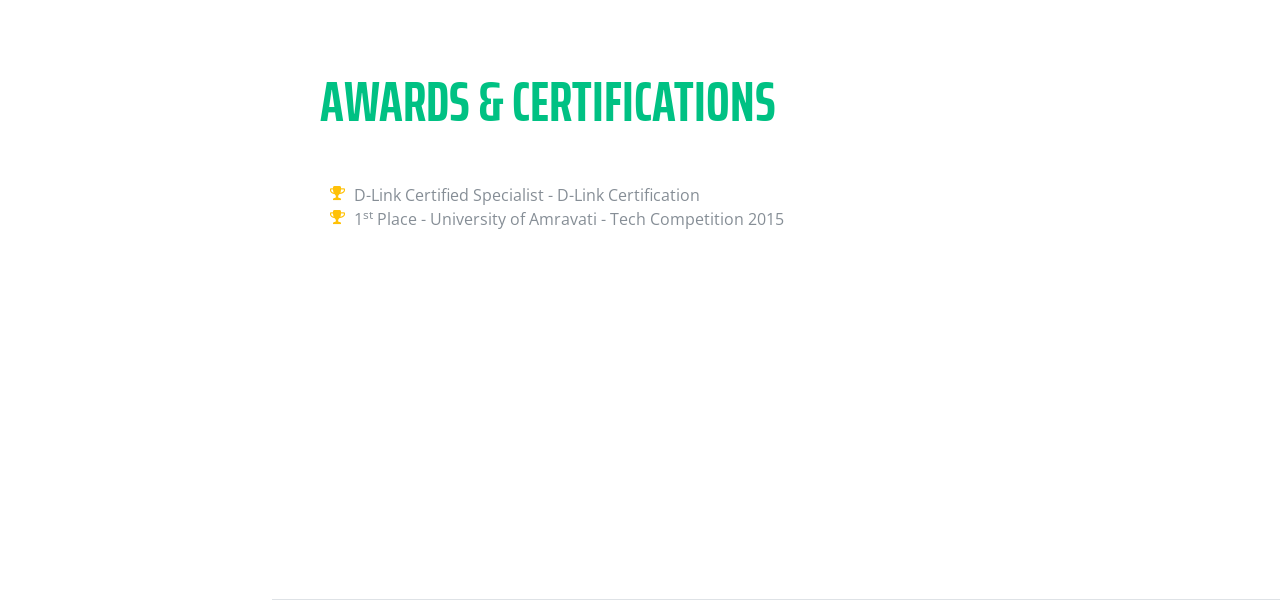
==== commit dcdedde5: "Changed theme" ====
--- a/index.html
+++ b/index.html
@@ -1,362 +1,287 @@
 <!DOCTYPE html>
 <html lang="en">
 
-<head>
-  <meta http-equiv="Content-Type" content="text/html; charset=UTF-8" />
-  <meta name="viewport" content="width=device-width, initial-scale=1, maximum-scale=1.0" />
-  <meta name="theme-color" content="#102137" />
-  <title>Pavan Jadhao | Web Developer</title>
-  <link rel="icon" type="image/png" href="../img/fevicon.png" />
-
-  <!-- CSS  -->
-  <link href="https://fonts.googleapis.com/css?family=Montserrat" rel="stylesheet">
-  <link href="https://fonts.googleapis.com/icon?family=Material+Icons" rel="stylesheet">
-  <link href="./vendor/materialize/materialize.css" type="text/css" rel="stylesheet" media="screen,projection" />
-  <link rel="stylesheet" href="./vendor/funnytext/jquery.funnyText.css">
-  <link href="css/style.css" type="text/css" rel="stylesheet" media="screen,projection" />
-</head>
-
-<body>
-  <header>
-    <div class="navbar-fixed">
-      <nav class="blue-grey darken-4" role="navigation">
-        <div class="nav-wrapper container">
-          <a href="#" data-target="nav-mobile" class="sidenav-trigger"><i class="material-icons white-text">menu</i></a>
-          <a id="logo-container" href="./index.html" class="brand-logo">
-            <span class="logo-custom">
-              <i class="material-icons bracket">memory</i>
-            </span>
-          </a>
-          <ul class="right hide-on-med-and-down blue-grey-text text-darken-4">
-            <li><a href="./index.html" class="white-text">Home</a></li>
-            <!-- <li><a href="" class="white-text">About</a></li> -->
-            <!-- <li><a href="#" class="white-text">Projects</a></li> -->
-            <li><a href="./pages/blogs.html" class="white-text">Blog</a></li>
-            <li><a href="./pages/snippets.html" class="white-text">Snippets</a></li>
-            <li><a href="./pages/contact.html" class="white-text">Contact</a></li>
-            <li><a href="./pages/freedom.html" class="white-text">Freedom</a></li>
-          </ul>
-        </div>
-      </nav>
+  <head>
+
+    <meta charset="utf-8">
+    <meta name="viewport" content="width=device-width, initial-scale=1, shrink-to-fit=no">
+    <meta name="description" content="">
+    <meta name="author" content="">
+
+    <title>Pavan Jadhao | ROR Developer</title>
+
+    <!-- Bootstrap core CSS -->
+    <link href="vendor/bootstrap/css/bootstrap.min.css" rel="stylesheet">
+
+    <!-- Custom fonts for this template -->
+    <link href="https://fonts.googleapis.com/css?family=Saira+Extra+Condensed:100,200,300,400,500,600,700,800,900" rel="stylesheet">
+    <link href="https://fonts.googleapis.com/css?family=Open+Sans:300,300i,400,400i,600,600i,700,700i,800,800i" rel="stylesheet">
+    <link href="vendor/font-awesome/css/font-awesome.min.css" rel="stylesheet">
+    <link href="vendor/devicons/css/devicons.min.css" rel="stylesheet">
+    <link href="vendor/simple-line-icons/css/simple-line-icons.css" rel="stylesheet">
+
+    <!-- Custom styles for this template -->
+    <link href="css/resume.css" rel="stylesheet">
+
+  </head>
+
+  <body id="page-top">
+
+    <nav class="navbar navbar-expand-lg navbar-dark bg-primary fixed-top" id="sideNav">
+      <a class="navbar-brand js-scroll-trigger" href="#page-top">
+        <span class="d-block d-lg-none">Pavan Jadhao</span>
+        <span class="d-none d-lg-block">
+          <img class="img-fluid img-profile rounded-circle mx-auto mb-2" src="img/profile.jpg" alt="">
+        </span>
+      </a>
+      <button class="navbar-toggler" type="button" data-toggle="collapse" data-target="#navbarSupportedContent" aria-controls="navbarSupportedContent" aria-expanded="false" aria-label="Toggle navigation">
+        <span class="navbar-toggler-icon"></span>
+      </button>
+      <div class="collapse navbar-collapse" id="navbarSupportedContent">
+        <ul class="navbar-nav">
+          <li class="nav-item">
+            <a class="nav-link js-scroll-trigger" href="#about">About</a>
+          </li>
+          <li class="nav-item">
+            <a class="nav-link js-scroll-trigger" href="#experience">Experience</a>
+          </li>
+          <li class="nav-item">
+            <a class="nav-link js-scroll-trigger" href="#education">Education</a>
+          </li>
+          <li class="nav-item">
+            <a class="nav-link js-scroll-trigger" href="#skills">Skills</a>
+          </li>
+          <li class="nav-item">
+            <a class="nav-link js-scroll-trigger" href="#interests">Interests</a>
+          </li>
+          <li class="nav-item">
+            <a class="nav-link js-scroll-trigger" href="#awards">Certifications</a>
+          </li>
+        </ul>
+      </div>
+    </nav>
+
+    <div class="container-fluid p-0">
+
+      <section class="resume-section p-3 p-lg-5 d-flex d-column" id="about">
+        <div class="my-auto">
+          <h1 class="mb-0">Pavan
+            <span class="text-primary">Jadhao</span>
+          </h1>
+          <div class="subheading mb-5">53, Hingna Rd Subhash Nagar · Trimurtee Nagar Nagpur, MH 440022 · (91) 8483849787·
+            <a href="mailto:name@email.com">jadhao.pavan@outlook.com</a>
+          </div>
+          <p class="mb-5">I am experienced in leveraging agile frameworks to provide a robust synopsis for high level overviews. Iterative approaches to corporate strategy foster collaborative thinking to further the overall value proposition.</p>
+          <ul class="list-inline list-social-icons mb-0">
+            <li class="list-inline-item">
+              <a href="https://www.facebook.com/jadhao.pavan643">
+                <span class="fa-stack fa-lg">
+                  <i class="fa fa-circle fa-stack-2x"></i>
+                  <i class="fa fa-facebook fa-stack-1x fa-inverse"></i>
+                </span>
+              </a>
+            </li>
+            <li class="list-inline-item">
+              <a href="#">
+                <span class="fa-stack fa-lg">
+                  <i class="fa fa-circle fa-stack-2x"></i>
+                  <i class="fa fa-twitter fa-stack-1x fa-inverse"></i>
+                </span>
+              </a>
+            </li>
+            <li class="list-inline-item">
+              <a href="#">
+                <span class="fa-stack fa-lg">
+                  <i class="fa fa-circle fa-stack-2x"></i>
+                  <i class="fa fa-linkedin fa-stack-1x fa-inverse"></i>
+                </span>
+              </a>
+            </li>
+            <li class="list-inline-item">
+              <a href="#">
+                <span class="fa-stack fa-lg">
+                  <i class="fa fa-circle fa-stack-2x"></i>
+                  <i class="fa fa-github fa-stack-1x fa-inverse"></i>
+                </span>
+              </a>
+            </li>
+          </ul>
+        </div>
+      </section>
+
+      <section class="resume-section p-3 p-lg-5 d-flex flex-column" id="experience">
+        <div class="my-auto">
+          <h2 class="mb-5">Experience</h2>
+
+          <div class="resume-item d-flex flex-column flex-md-row mb-5">
+            <div class="resume-content mr-auto">
+              <h3 class="mb-0">Junior ROR Developer</h3>
+              <div class="subheading mb-3">Cryptex Technologies</div>
+              <p>Bring to the table win-win survival strategies to ensure proactive domination. At the end of the day, going forward, a new normal that has evolved from generation X is on the runway heading towards a streamlined cloud solution. User generated content in real-time will have multiple touchpoints for offshoring.</p>
+            </div>
+            <div class="resume-date text-md-right">
+              <span class="text-primary">October 2017 - Present</span>
+            </div>
+          </div>
+
+          <div class="resume-item d-flex flex-column flex-md-row mb-5">
+            <div class="resume-content mr-auto">
+              <h3 class="mb-0">Junior Developer</h3>
+              <div class="subheading mb-3">CapeArc Solutions</div>
+              <p>Capitalize on low hanging fruit to identify a ballpark value added activity to beta test. Override the digital divide with additional clickthroughs from DevOps. Nanotechnology immersion along the information highway will close the loop on focusing solely on the bottom line.</p>
+            </div>
+            <div class="resume-date text-md-right">
+              <span class="text-primary">August 2016 - September 2013</span>
+            </div>
+          </div>
+        </div>
+
+      </section>
+
+      <section class="resume-section p-3 p-lg-5 d-flex flex-column" id="education">
+        <div class="my-auto">
+          <h2 class="mb-5">Education</h2>
+
+          <div class="resume-item d-flex flex-column flex-md-row mb-5">
+            <div class="resume-content mr-auto">
+              <h3 class="mb-0">University of Amravati</h3>
+              <div class="subheading mb-3">Bachelor of Computer</div>
+              <div>Computer Engineering</div>
+              <p>66.00%</p>
+            </div>
+            <div class="resume-date text-md-right">
+              <span class="text-primary">2016</span>
+            </div>
+          </div>
+
+          <div class="resume-item d-flex flex-column flex-md-row">
+            <div class="resume-content mr-auto">
+              <h3 class="mb-0">MSBTE, MUMBAI</h3>
+              <div class="subheading mb-3">Diploma in Computer Engineering</div>
+              <p>64.52%</p>
+            </div>
+            <div class="resume-date text-md-right">
+              <span class="text-primary">2013</span>
+            </div>
+          </div>
+
+          <div class="resume-item d-flex flex-column flex-md-row">
+            <div class="resume-content mr-auto">
+              <h3 class="mb-0">LDP HIGH SCHOOL</h3>
+              <div class="subheading mb-3">SSC</div>
+              <p>79.38%</p>
+            </div>
+            <div class="resume-date text-md-right">
+              <span class="text-primary">2009</span>
+            </div>
+          </div>
+
+        </div>
+      </section>
+
+      <section class="resume-section p-3 p-lg-5 d-flex flex-column" id="skills">
+        <div class="my-auto">
+          <h2 class="mb-5">Skills</h2>
+
+          <div class="subheading mb-3">Programming Languages &amp; Tools</div>
+          <ul class="list-inline list-icons">
+            <li class="list-inline-item">
+              <i class="devicons devicons-html5"></i>
+            </li>
+            <li class="list-inline-item">
+              <i class="devicons devicons-css3"></i>
+            </li>
+            <li class="list-inline-item">
+              <i class="devicons devicons-javascript"></i>
+            </li>
+            <li class="list-inline-item">
+              <i class="devicons devicons-jquery"></i>
+            </li>
+            <li class="list-inline-item">
+              <i class="devicons devicons-ruby"></i>
+            </li>
+            <li class="list-inline-item">
+              <i class="devicons devicons-rails"></i>
+            </li>
+            <li class="list-inline-item">
+              <i class="devicons devicons-bootstrap"></i>
+            </li>
+            <li class="list-inline-item">
+              <i class="devicons devicons-wordpress"></i>
+            </li>
+            <li class="list-inline-item">
+              <i class="devicons devicons-android"></i>
+            </li>
+            <li class="list-inline-item">
+              <i class="devicons devicons-java"></i>
+            </li>
+            <li class="list-inline-item">
+              <i class="devicons devicons-php"></i>
+            </li>
+            <li class="list-inline-item">
+              <i class="devicons devicons-laravels"></i>
+            </li>
+            <li class="list-inline-item">
+              <i class="devicons devicons-photoshop"></i>
+            </li>
+            <li class="list-inline-item">
+              <i class="devicons devicons-visualstudio"></i>
+            </li>
+          </ul>
+
+          <div class="subheading mb-3">Workflow</div>
+          <ul class="fa-ul mb-0">
+            <li>
+              <i class="fa-li fa fa-check"></i>
+              Mobile-First, Responsive Design</li>
+            <li>
+              <i class="fa-li fa fa-check"></i>
+              Cross Browser Testing &amp; Debugging</li>
+            <li>
+              <i class="fa-li fa fa-check"></i>
+              Cross Functional Teams</li>
+            <li>
+              <i class="fa-li fa fa-check"></i>
+              Agile Development &amp; Scrum</li>
+          </ul>
+        </div>
+      </section>
+
+      <section class="resume-section p-3 p-lg-5 d-flex flex-column" id="interests">
+        <div class="my-auto">
+          <h2 class="mb-5">Interests</h2>
+          <p>Apart from being a web developer, I enjoy most of my time being outdoors. In the winter, I am an avid skiier and novice ice climber. During the warmer months here in Colorado, I enjoy mountain biking, free climbing, and kayaking.</p>
+          <p class="mb-0">When forced indoors, I follow a number of sci-fi and fantasy genre movies and television shows, I am an aspiring chef, and I spend a large amount of my free time exploring the latest technolgy advancements in the front-end web development world.</p>
+        </div>
+      </section>
+
+      <section class="resume-section p-3 p-lg-5 d-flex flex-column" id="awards">
+        <div class="my-auto">
+          <h2 class="mb-5">Awards &amp; Certifications</h2>
+          <ul class="fa-ul mb-0">
+            <li>
+              <i class="fa-li fa fa-trophy text-warning"></i>
+              D-Link Certified Specialist - D-Link Certification</li>
+            <li>
+              <i class="fa-li fa fa-trophy text-warning"></i>
+              1<sup>st</sup>
+              Place - University of Amravati - Tech Competition 2015</li>
+          </ul>
+        </div>
+      </section>
+
     </div>
 
-    <ul id="nav-mobile" class="sidenav blue-grey darken-4">
-      <li class="sidenav-header secondary-color">
-        <div class="row">
-          <div class="col s4">
-            <img src="./img/user.jpg" alt="" class="circle responsive-img valign profile-image">
-          </div>
-          <div class="col s8">
-            <div>
-              <a class="btn-flat dropdown-button waves-effect waves-light blue-grey darken-4 white-text" href="#"
-                data-activates="profile-dropdown">Pavan Jadhao</a>
-              <p class="designation">Web Developer</p>
-            </div>
-          </div>
-        </div>
-      </li>
-      <li>
-        <a href="../index.html" class="white-text">
-          <i class="material-icons white-text">home</i>Home
-        </a>
-      </li>
-      <!-- <li>
-        <a href="#" class="white-text">
-          <i class="material-icons white-text">person</i>About
-        </a>
-      </li>
-      <li>
-        <a href="#" class="white-text">
-          <i class="material-icons white-text">web</i>Projects
-        </a>
-      </li> -->
-      <li>
-        <a href="./pages/blogs.html" class="white-text">
-          <i class="material-icons white-text">import_contacts</i>Blog
-        </a>
-      </li>
-      <li>
-        <a href="./pages/snippets.html" class="white-text">
-          <i class="material-icons white-text">code</i>Snippets
-        </a>
-      </li>
-      <li>
-        <a href="./pages/contact.html" class="white-text">
-          <i class="material-icons white-text">contact_mail</i>Contact
-        </a>
-      </li>
-      <li>
-        <a href="./pages/freedom.html" class="white-text">
-          <i class="material-icons white-text">directions_run</i>Freedom
-        </a>
-      </li>
-    </ul>
-  </header>
-  <!-- End of Nav -->
-
-  <div class="row">
-    <div class="intro">
-      <div class="animated-bar"></div>
-      <div class="slide slide-a">
-        <div class="slide-content">
-          <p class="slide-a-child">Hi There!</p>
-          <h1 class="slide-a-child">My name is Pavan</h1>
-          <p class="slide-a-child">I'm a Back-end And Front-end developer</p>
-        </div>
-      </div>
-
-      <div class="slide slide-b">
-        <div class="slide-content">
-          <h2 class="slide-b-child">what I do</h2>
-          <p class="slide-b-child">I design modern, clean and creative websites</p>
-          <p class="slide-b-child">And make them alive on the internet</p>
-        </div>
-      </div>
-
-      <div class="slide slide-c">
-        <div class="slide-content">
-          <h2 class="slide-c-child">What I use</h2>
-          <ul>
-            <li class="slide-c-child">
-              <p>Html 5</p>
-            </li>
-            <li class="slide-c-child">
-              <p>Css 3</p>
-            </li>
-            <li class="slide-c-child">
-              <p>Javascript</p>
-            </li>
-            <li class="slide-c-child">
-              <p>Ruby on Rails</p>
-            </li>
-            <li class="slide-c-child">
-              <p>Angular 6</p>
-            </li>
-          </ul>
-        </div>
-      </div>
-
-      <div class="slide slide-d">
-        <div class="slide-content">
-          <h2 class="slide-d-child">Thanks for watching </h2>
-          <p class="slide-d-child">You can check my <a href="#">blogs</a></p>
-          <button class="slide-d-child replay">Replay</button>
-        </div>
-      </div>
-    </div>
-  </div>
-  <!-- End of Masthead -->
-
-  <header>
-    <div class="container text-center">
-      <h1 class="center">Journey</h1>
-    </div>
-  </header>
-
-  <section class="timeline">
-    <div class="container">
-      <!-- Cryptex -->
-      <div class="timeline-item">
-        <div class="timeline-img"></div>
-        <div class="timeline-content js--fadeInLeft">
-          <h2>Cryptex</h2>
-          <div class="date">2017</div>
-          <blockquote>
-            <p>Ruby on Rails Developer</p>
-            <p>Nagpur, Maharashtra</p>
-          </blockquote>
-        </div>
-      </div>
-
-      <!-- Capearc -->
-      <div class="timeline-item">
-        <div class="timeline-img"></div>
-        <div class="timeline-content js--fadeInRight">
-          <h2>Capearc</h2>
-          <div class="date">2016 - 2017</div>
-          <blockquote>
-            <p>Junior Developer</p>
-            <p>Nagpur, Maharashtra</p>
-          </blockquote>
-        </div>
-      </div>
-
-      <!-- Engineering  -->
-      <div class="timeline-item">
-        <div class="timeline-img"></div>
-        <div class="timeline-content js--fadeInLeft">
-          <h2>Engineering</h2>
-          <div class="date">2013 - 2016</div>
-          <blockquote>
-            <p>JCOET</p>
-            <p>Yavatmal, Maharashtra</p>
-          </blockquote>
-        </div>
-      </div>
-
-      <!-- Polytechnic -->
-      <div class="timeline-item">
-        <div class="timeline-img"></div>
-        <div class="timeline-content js--fadeInRight">
-          <h2>Polytechnic</h2>
-          <div class="date">2010 - 2013</div>
-          <blockquote>
-            <p> Dr N P Hirani Institute of Polytechnic</p>
-            <p> Pusad, Maharashtra</p>
-          </blockquote>
-        </div>
-      </div>
-    </div>
-  </section>
-  <!-- End of Timeline -->
-
-  <header>
-    <div class="container text-center">
-      <h1 class="center">Skills</h1>
-    </div>
-  </header>
-
-  <div class="container">
-    <div class="skill-wrapper">
-      <div class="row">
-        <div class="col l6 s12">
-          <div class="wrapper">
-            <div class="skill">
-              <p>HTML5</p>
-              <div class="skill-bar skill1">
-                <span class="skill-count1">95%</span>
-              </div>
-            </div>
-            <div class="skill">
-              <p>CSS3</p>
-              <div class="skill-bar skill2">
-                <span class="skill-count2">85%</span>
-              </div>
-            </div>
-            <div class="skill">
-              <p>JAVASCRIP</p>
-              <div class="skill-bar skill3">
-                <span class="skill-count3">75%</span>
-              </div>
-            </div>
-            <div class="skill">
-              <p>ANGULAR 6</p>
-              <div class="skill-bar skill4">
-                <span class="skill-count4">65%</span>
-              </div>
-            </div>
-          </div>
-        </div>
-        <div class="col l6 s12">
-          <div class="wrapper">
-            <div class="skill">
-              <p>RUBY</p>
-              <div class="skill-bar skill5">
-                <span class="skill-count5">80%</span>
-              </div>
-            </div>
-            <div class="skill">
-              <p>RAILS</p>
-              <div class="skill-bar skill6">
-                <span class="skill-count6">90%</span>
-              </div>
-            </div>
-            <div class="skill">
-              <p>MYSQL</p>
-              <div class="skill-bar skill7">
-                <span class="skill-count7">90%</span>
-              </div>
-            </div>
-            <div class="skill">
-              <p>POSTGRESQL</p>
-              <div class="skill-bar skill8">
-                <span class="skill-count8">90%</span>
-              </div>
-            </div>
-          </div>
-        </div>
-      </div>
-    </div>
-  </div>
-  <!-- End of Skills -->
-
-  <footer class="page-footer">
-    <div class="container">
-      <div class="row">
-        <div class="col l6 s12">
-          <h5 class="white-text">About Me</h5>
-          <p class="grey-text text-lighten-4">Under Construction</p>
-        </div>
-
-        <div class="col l6 s12">
-          <h5 class="white-text">Connect</h5>
-          <ul>
-            <li>
-              <div class="github">
-                <div class="connect-link">
-                  <svg viewBox="0 0 128 128">
-                    <path fill="#F34F29" d="M124.737 58.378l-55.116-55.114c-3.172-3.174-8.32-3.174-11.497 0l-11.444 11.446 14.518 14.518c3.375-1.139 7.243-.375 9.932 2.314 2.703 2.706 3.461 6.607 2.294 9.993l13.992 13.993c3.385-1.167 7.292-.413 9.994 2.295 3.78 3.777 3.78 9.9 0 13.679-3.78 3.78-9.901 3.78-13.683 0-2.842-2.844-3.545-7.019-2.105-10.521l-13.048-13.048-.002 34.341c.922.455 1.791 1.063 2.559 1.828 3.778 3.777 3.778 9.898 0 13.683-3.779 3.777-9.904 3.777-13.679 0-3.778-3.784-3.778-9.905 0-13.683.934-.933 2.014-1.638 3.167-2.11v-34.659c-1.153-.472-2.231-1.172-3.167-2.111-2.862-2.86-3.551-7.06-2.083-10.576l-14.313-14.313-37.792 37.79c-3.175 3.177-3.175 8.325 0 11.5l55.117 55.114c3.174 3.174 8.32 3.174 11.499 0l54.858-54.858c3.174-3.176 3.174-8.327-.001-11.501z"></path>
-                  </svg>
-                </div>
-              </div>
-              <a class="white-text connect-text" href="https://github.com/pvnjadhao" target="_blank">GitHub</a>
-            </li>
-            <li>
-              <div class="twitter">
-                <div class="connect-link">
-                  <svg viewBox="0 0 128 128">
-                    <path id="original" fill="#52a2f2" class="cls-1" d="M40.58,115.3c47.64,0,73.69-39.47,73.69-73.69,0-1.12,0-2.24-.07-3.35a52.7,52.7,0,0,0,12.92-13.41,51.7,51.7,0,0,1-14.87,4.08A26,26,0,0,0,123.63,14.6a51.9,51.9,0,0,1-16.45,6.29A25.92,25.92,0,0,0,63.05,44.51,73.53,73.53,0,0,1,9.67,17.45a25.92,25.92,0,0,0,8,34.58A25.71,25.71,0,0,1,6,48.78c0,.11,0,.22,0,.33A25.91,25.91,0,0,0,26.73,74.5a25.86,25.86,0,0,1-11.7.44,25.93,25.93,0,0,0,24.2,18A52,52,0,0,1,7.06,104a52.72,52.72,0,0,1-6.18-.36,73.32,73.32,0,0,0,39.7,11.63"
-                      transform="translate(-0.88 -12.7)"></path>
-                  </svg>
-                </div>
-              </div>
-              <a class="white-text connect-text" href="#!">Twitter</a>
-            </li>
-            <li>
-              <div class="linkedin">
-                <div class="connect-link">
-                  <svg xmlns="http://www.w3.org/2000/svg" viewBox="0 0 24 24">
-                    <path fill="#3974b3" d="M19 0h-14c-2.761 0-5 2.239-5 5v14c0 2.761 2.239 5 5 5h14c2.762 0 5-2.239 5-5v-14c0-2.761-2.238-5-5-5zm-11 19h-3v-11h3v11zm-1.5-12.268c-.966 0-1.75-.79-1.75-1.764s.784-1.764 1.75-1.764 1.75.79 1.75 1.764-.783 1.764-1.75 1.764zm13.5 12.268h-3v-5.604c0-3.368-4-3.113-4 0v5.604h-3v-11h3v1.765c1.396-2.586 7-2.777 7 2.476v6.759z" /></svg>
-                </div>
-              </div>
-              <a class="white-text connect-text">LinkedIn</a>
-            </li>
-            <li>
-              <div class="instagram">
-                <div class="connect-link">
-                  <svg xmlns="http://www.w3.org/2000/svg" viewBox="0 0 24 24">
-                    <path fill="#e00086" d="M12 2.163c3.204 0 3.584.012 4.85.07 3.252.148 4.771 1.691 4.919 4.919.058 1.265.069 1.645.069 4.849 0 3.205-.012 3.584-.069 4.849-.149 3.225-1.664 4.771-4.919 4.919-1.266.058-1.644.07-4.85.07-3.204 0-3.584-.012-4.849-.07-3.26-.149-4.771-1.699-4.919-4.92-.058-1.265-.07-1.644-.07-4.849 0-3.204.013-3.583.07-4.849.149-3.227 1.664-4.771 4.919-4.919 1.266-.057 1.645-.069 4.849-.069zm0-2.163c-3.259 0-3.667.014-4.947.072-4.358.2-6.78 2.618-6.98 6.98-.059 1.281-.073 1.689-.073 4.948 0 3.259.014 3.668.072 4.948.2 4.358 2.618 6.78 6.98 6.98 1.281.058 1.689.072 4.948.072 3.259 0 3.668-.014 4.948-.072 4.354-.2 6.782-2.618 6.979-6.98.059-1.28.073-1.689.073-4.948 0-3.259-.014-3.667-.072-4.947-.196-4.354-2.617-6.78-6.979-6.98-1.281-.059-1.69-.073-4.949-.073zm0 5.838c-3.403 0-6.162 2.759-6.162 6.162s2.759 6.163 6.162 6.163 6.162-2.759 6.162-6.163c0-3.403-2.759-6.162-6.162-6.162zm0 10.162c-2.209 0-4-1.79-4-4 0-2.209 1.791-4 4-4s4 1.791 4 4c0 2.21-1.791 4-4 4zm6.406-11.845c-.796 0-1.441.645-1.441 1.44s.645 1.44 1.441 1.44c.795 0 1.439-.645 1.439-1.44s-.644-1.44-1.439-1.44z" /></svg>
-                </div>
-              </div>
-              <a class="white-text connect-text" href="#!">Instagram</a>
-            </li>
-            <li>
-              <div class="facebook">
-                <div class="connect-link">
-                  <svg viewBox="0 0 128 128">
-                    <path id="original-plain" fill="#4867aa" class="cls-1" d="M116.42,5.07H11.58a6.5,6.5,0,0,0-6.5,6.5V116.42a6.5,6.5,0,0,0,6.5,6.5H68V77.29H52.66V59.5H68V46.38c0-15.22,9.3-23.51,22.88-23.51a126,126,0,0,1,13.72.7V39.48H95.21c-7.39,0-8.82,3.51-8.82,8.66V59.5H104l-2.29,17.79H86.39v45.64h30a6.51,6.51,0,0,0,6.5-6.5V11.58A6.5,6.5,0,0,0,116.42,5.07Z"></path>
-                  </svg>
-                </div>
-              </div>
-              <a class="white-text connect-text" href="https://www.facebook.com/jadhao.pavan643" target="_blank">Facebook</a>
-            </li>
-          </ul>
-        </div>
-      </div>
-    </div>
-    <div class="footer-copyright">
-      <div class="container center">
-        Made by <a class="orange-text text-lighten-3" href="http://pvnjadhao.github.io/" target="_blank">Pavan
-          Jadhao</a>
-      </div>
-    </div>
-  </footer>
-  <!-- End of Footer -->
-
-  <script src="./vendor/jquery/jquery-2.1.1.js"></script>
-  <script src="./vendor/materialize/materialize.min.js"></script>
-  <script src="./js/app.js"></script>
-  <!-- End of Scripts -->
-</body>
-
-</html>+    <!-- Bootstrap core JavaScript -->
+    <script src="vendor/jquery/jquery.min.js"></script>
+    <script src="vendor/bootstrap/js/bootstrap.bundle.min.js"></script>
+
+    <!-- Plugin JavaScript -->
+    <script src="vendor/jquery-easing/jquery.easing.min.js"></script>
+
+    <!-- Custom scripts for this template -->
+    <script src="js/resume.min.js"></script>
+
+  </body>
+
+</html>
--- a/vendor/devicons/css/devicons.min.css
+++ b/vendor/devicons/css/devicons.min.css
@@ -0,0 +1,4 @@
+/*!
+ *  Devicons 1.8.0 made by Theodore Vorillas / http://vorillaz.com 
+ */
+@font-face{font-family:devicons;src:url(../fonts/devicons.eot?xqxft6);src:url(../fonts/devicons.eot?#iefixxqxft6) format("embedded-opentype"),url(../fonts/devicons.woff?xqxft6) format("woff"),url(../fonts/devicons.ttf?xqxft6) format("truetype"),url(../fonts/devicons.svg?xqxft6#devicons) format("svg");font-weight:400;font-style:normal}.devicons{font-family:devicons;speak:none;font-style:normal;font-weight:400;font-variant:normal;text-transform:none;line-height:1;-webkit-font-smoothing:antialiased;-moz-osx-font-smoothing:grayscale}.devicons-git:before{content:"\e602"}.devicons-git_compare:before{content:"\e628"}.devicons-git_branch:before{content:"\e625"}.devicons-git_commit:before{content:"\e629"}.devicons-git_pull_request:before{content:"\e626"}.devicons-git_merge:before{content:"\e627"}.devicons-bitbucket:before{content:"\e603"}.devicons-github_alt:before{content:"\e608"}.devicons-github_badge:before{content:"\e609"}.devicons-github:before{content:"\e60a"}.devicons-github_full:before{content:"\e617"}.devicons-java:before{content:"\e638"}.devicons-ruby:before{content:"\e639"}.devicons-scala:before{content:"\e637"}.devicons-python:before{content:"\e63c"}.devicons-go:before{content:"\e624"}.devicons-ruby_on_rails:before{content:"\e63b"}.devicons-django:before{content:"\e61d"}.devicons-markdown:before{content:"\e63e"}.devicons-php:before{content:"\e63d"}.devicons-mysql:before{content:"\e604"}.devicons-streamline:before{content:"\e605"}.devicons-database:before{content:"\e606"}.devicons-laravel:before{content:"\e63f"}.devicons-javascript:before{content:"\e64e"}.devicons-angular:before{content:"\e653"}.devicons-backbone:before{content:"\e652"}.devicons-coffeescript:before{content:"\e651"}.devicons-jquery:before{content:"\e650"}.devicons-modernizr:before{content:"\e620"}.devicons-jquery_ui:before{content:"\e654"}.devicons-ember:before{content:"\e61b"}.devicons-dojo:before{content:"\e61c"}.devicons-nodejs:before{content:"\e619"}.devicons-nodejs_small:before{content:"\e618"}.devicons-javascript_shield:before{content:"\e64f"}.devicons-bootstrap:before{content:"\e647"}.devicons-sass:before{content:"\e64b"}.devicons-css3_full:before{content:"\e64a"}.devicons-css3:before{content:"\e649"}.devicons-html5:before{content:"\e636"}.devicons-html5_multimedia:before{content:"\e632"}.devicons-html5_device_access:before{content:"\e633"}.devicons-html5_3d_effects:before{content:"\e635"}.devicons-html5_connectivity:before{content:"\e634"}.devicons-ghost_small:before{content:"\e614"}.devicons-ghost:before{content:"\e61f"}.devicons-magento:before{content:"\e640"}.devicons-joomla:before{content:"\e641"}.devicons-jekyll_small:before{content:"\e60d"}.devicons-drupal:before{content:"\e642"}.devicons-wordpress:before{content:"\e60b"}.devicons-grunt:before{content:"\e64c"}.devicons-bower:before{content:"\e64d"}.devicons-npm:before{content:"\e61e"}.devicons-yahoo_small:before{content:"\e62b"}.devicons-yahoo:before{content:"\e615"}.devicons-bing_small:before{content:"\e600"}.devicons-windows:before{content:"\e60f"}.devicons-linux:before{content:"\e612"}.devicons-ubuntu:before{content:"\e63a"}.devicons-android:before{content:"\e60e"}.devicons-apple:before{content:"\e611"}.devicons-appstore:before{content:"\e613"}.devicons-phonegap:before{content:"\e630"}.devicons-blackberry:before{content:"\e623"}.devicons-stackoverflow:before{content:"\e610"}.devicons-techcrunch:before{content:"\e62c"}.devicons-codrops:before{content:"\e62f"}.devicons-css_tricks:before{content:"\e601"}.devicons-smashing_magazine:before{content:"\e62d"}.devicons-netmagazine:before{content:"\e62e"}.devicons-codepen:before{content:"\e616"}.devicons-cssdeck:before{content:"\e62a"}.devicons-hackernews:before{content:"\e61a"}.devicons-dropbox:before{content:"\e607"}.devicons-google_drive:before{content:"\e631"}.devicons-visualstudio:before{content:"\e60c"}.devicons-unity_small:before{content:"\e621"}.devicons-raspberry_pi:before{content:"\e622"}.devicons-chrome:before{content:"\e643"}.devicons-ie:before{content:"\e644"}.devicons-firefox:before{content:"\e645"}.devicons-opera:before{content:"\e646"}.devicons-safari:before{content:"\e648"}.devicons-swift:before{content:"\e655"}.devicons-symfony:before{content:"\e656"}.devicons-symfony_badge:before{content:"\e657"}.devicons-less:before{content:"\e658"}.devicons-stylus:before{content:"\e659"}.devicons-trello:before{content:"\e65a"}.devicons-atlassian:before{content:"\e65b"}.devicons-jira:before{content:"\e65c"}.devicons-envato:before{content:"\e65d"}.devicons-snap_svg:before{content:"\e65e"}.devicons-raphael:before{content:"\e65f"}.devicons-google_analytics:before{content:"\e660"}.devicons-compass:before{content:"\e661"}.devicons-onedrive:before{content:"\e662"}.devicons-gulp:before{content:"\e663"}.devicons-atom:before{content:"\e664"}.devicons-cisco:before{content:"\e665"}.devicons-nancy:before{content:"\e666"}.devicons-clojure:before{content:"\e668"}.devicons-clojure_alt:before{content:"\e66a"}.devicons-perl:before{content:"\e669"}.devicons-celluloid:before{content:"\e66b"}.devicons-w3c:before{content:"\e66c"}.devicons-redis:before{content:"\e66d"}.devicons-postgresql:before{content:"\e66e"}.devicons-webplatform:before{content:"\e66f"}.devicons-jenkins:before{content:"\e667"}.devicons-requirejs:before{content:"\e670"}.devicons-opensource:before{content:"\e671"}.devicons-typo3:before{content:"\e672"}.devicons-uikit:before{content:"\e673"}.devicons-doctrine:before{content:"\e674"}.devicons-groovy:before{content:"\e675"}.devicons-nginx:before{content:"\e676"}.devicons-haskell:before{content:"\e677"}.devicons-zend:before{content:"\e678"}.devicons-gnu:before{content:"\e679"}.devicons-yeoman:before{content:"\e67a"}.devicons-heroku:before{content:"\e67b"}.devicons-debian:before{content:"\e67d"}.devicons-travis:before{content:"\e67e"}.devicons-dotnet:before{content:"\e67f"}.devicons-codeigniter:before{content:"\e680"}.devicons-javascript_badge:before{content:"\e681"}.devicons-yii:before{content:"\e682"}.devicons-msql_server:before{content:"\e67c"}.devicons-composer:before{content:"\e683"}.devicons-krakenjs_badge:before{content:"\e684"}.devicons-krakenjs:before{content:"\e685"}.devicons-mozilla:before{content:"\e686"}.devicons-firebase:before{content:"\e687"}.devicons-sizzlejs:before{content:"\e688"}.devicons-creativecommons:before{content:"\e689"}.devicons-creativecommons_badge:before{content:"\e68a"}.devicons-mitlicence:before{content:"\e68b"}.devicons-senchatouch:before{content:"\e68c"}.devicons-bugsense:before{content:"\e68d"}.devicons-extjs:before{content:"\e68e"}.devicons-mootools_badge:before{content:"\e68f"}.devicons-mootools:before{content:"\e690"}.devicons-ruby_rough:before{content:"\e691"}.devicons-komodo:before{content:"\e692"}.devicons-coda:before{content:"\e693"}.devicons-bintray:before{content:"\e694"}.devicons-terminal:before{content:"\e695"}.devicons-code:before{content:"\e696"}.devicons-responsive:before{content:"\e697"}.devicons-dart:before{content:"\e698"}.devicons-aptana:before{content:"\e699"}.devicons-mailchimp:before{content:"\e69a"}.devicons-netbeans:before{content:"\e69b"}.devicons-dreamweaver:before{content:"\e69c"}.devicons-brackets:before{content:"\e69d"}.devicons-eclipse:before{content:"\e69e"}.devicons-cloud9:before{content:"\e69f"}.devicons-scrum:before{content:"\e6a0"}.devicons-prolog:before{content:"\e6a1"}.devicons-terminal_badge:before{content:"\e6a2"}.devicons-code_badge:before{content:"\e6a3"}.devicons-mongodb:before{content:"\e6a4"}.devicons-meteor:before{content:"\e6a5"}.devicons-meteorfull:before{content:"\e6a6"}.devicons-fsharp:before{content:"\e6a7"}.devicons-rust:before{content:"\e6a8"}.devicons-ionic:before{content:"\e6a9"}.devicons-sublime:before{content:"\e6aa"}.devicons-appcelerator:before{content:"\e6ab"}.devicons-asterisk:before{content:"\e6ac"}.devicons-aws:before{content:"\e6ad"}.devicons-digital-ocean:before{content:"\e6ae"}.devicons-dlang:before{content:"\e6af"}.devicons-docker:before{content:"\e6b0"}.devicons-erlang:before{content:"\e6b1"}.devicons-google-cloud-platform:before{content:"\e6b2"}.devicons-grails:before{content:"\e6b3"}.devicons-illustrator:before{content:"\e6b4"}.devicons-intellij:before{content:"\e6b5"}.devicons-materializecss:before{content:"\e6b6"}.devicons-openshift:before{content:"\e6b7"}.devicons-photoshop:before{content:"\e6b8"}.devicons-rackspace:before{content:"\e6b9"}.devicons-react:before{content:"\e6ba"}.devicons-redhat:before{content:"\e6bb"}.devicons-scriptcs:before{content:"\e6bc"}.devicons-sqllite:before{content:"\e6c4"}.devicons-vim:before{content:"\e6c5"}
--- a/css/resume.css
+++ b/css/resume.css
@@ -0,0 +1,117 @@
+/*!
+ * Start Bootstrap - Resume v4.0.0-beta.2 (https://startbootstrap.com/template-overviews/resume)
+ * Copyright 2013-2017 Start Bootstrap
+ * Licensed under MIT (https://github.com/BlackrockDigital/startbootstrap-resume/blob/master/LICENSE)
+ */
+body {
+  font-family: 'Open Sans', serif;
+  padding-top: 54px;
+  color: #868e96; }
+  .container-fluid {
+    background-color: #fff;
+  }
+@media (min-width: 992px) {
+  body {
+    padding-top: 0;
+    padding-left: 17rem; } }
+
+h1,
+h2,
+h3,
+h4,
+h5,
+h6 {
+  font-family: 'Saira Extra Condensed', serif;
+  font-weight: 700;
+  text-transform: uppercase;
+  color: #00c183; }
+
+h1 {
+  font-size: 6rem;
+  line-height: 5.5rem; }
+
+h2 {
+  font-size: 3.5rem; }
+
+.subheading {
+  text-transform: uppercase;
+  font-weight: 500;
+  font-family: 'Saira Extra Condensed', serif;
+  font-size: 1.35rem; }
+
+.list-social-icons a {
+  color: #495057; }
+  .list-social-icons a:hover {
+    color: #0a1522; }
+  .list-social-icons a .fa-lg {
+    font-size: 1.75rem; }
+
+.list-icons {
+  font-size: 3rem; }
+  .list-icons .list-inline-item i:hover {
+    color: #0a1522; }
+
+#sideNav .navbar-nav .nav-item .nav-link {
+  font-weight: 600;
+  text-transform: uppercase; }
+
+@media (min-width: 992px) {
+  #sideNav {
+    text-align: center;
+    position: fixed;
+    top: 0;
+    left: 0;
+    display: flex;
+    flex-direction: column;
+    width: 17rem;
+    height: 100vh; }
+    #sideNav .navbar-brand {
+      display: flex;
+      margin: auto auto 0;
+      padding: 0.5rem; }
+      #sideNav .navbar-brand .img-profile {
+        max-width: 10rem;
+        max-height: 10rem;
+        border: 0.5rem solid rgba(255, 255, 255, 0.2); }
+    #sideNav .navbar-collapse {
+      display: flex;
+      align-items: flex-start;
+      flex-grow: 0;
+      width: 100%;
+      margin-bottom: auto; }
+      #sideNav .navbar-collapse .navbar-nav {
+        flex-direction: column;
+        width: 100%; }
+        #sideNav .navbar-collapse .navbar-nav .nav-item {
+          display: block; }
+          #sideNav .navbar-collapse .navbar-nav .nav-item .nav-link {
+            display: block; } }
+
+section.resume-section {
+  border-bottom: 1px solid #dee2e6;
+  padding-top: 5rem !important;
+  padding-bottom: 5rem !important; }
+  section.resume-section .resume-item .resume-date {
+    min-width: none; }
+
+@media (min-width: 768px) {
+  section.resume-section {
+    min-height: 100vh; }
+    section.resume-section .resume-item .resume-date {
+      min-width: 18rem; } }
+
+@media (min-width: 992px) {
+  section.resume-section {
+    padding-top: 3rem !important;
+    padding-bottom: 3rem !important; } }
+
+.bg-primary {
+  background: linear-gradient(to bottom, #112237, #050c13) !important; }
+
+.text-primary {
+  color: #0a1522 !important; }
+
+a {
+  color: #0a1522; }
+  a:hover, a:focus, a:active {
+    color: #0a1522; }
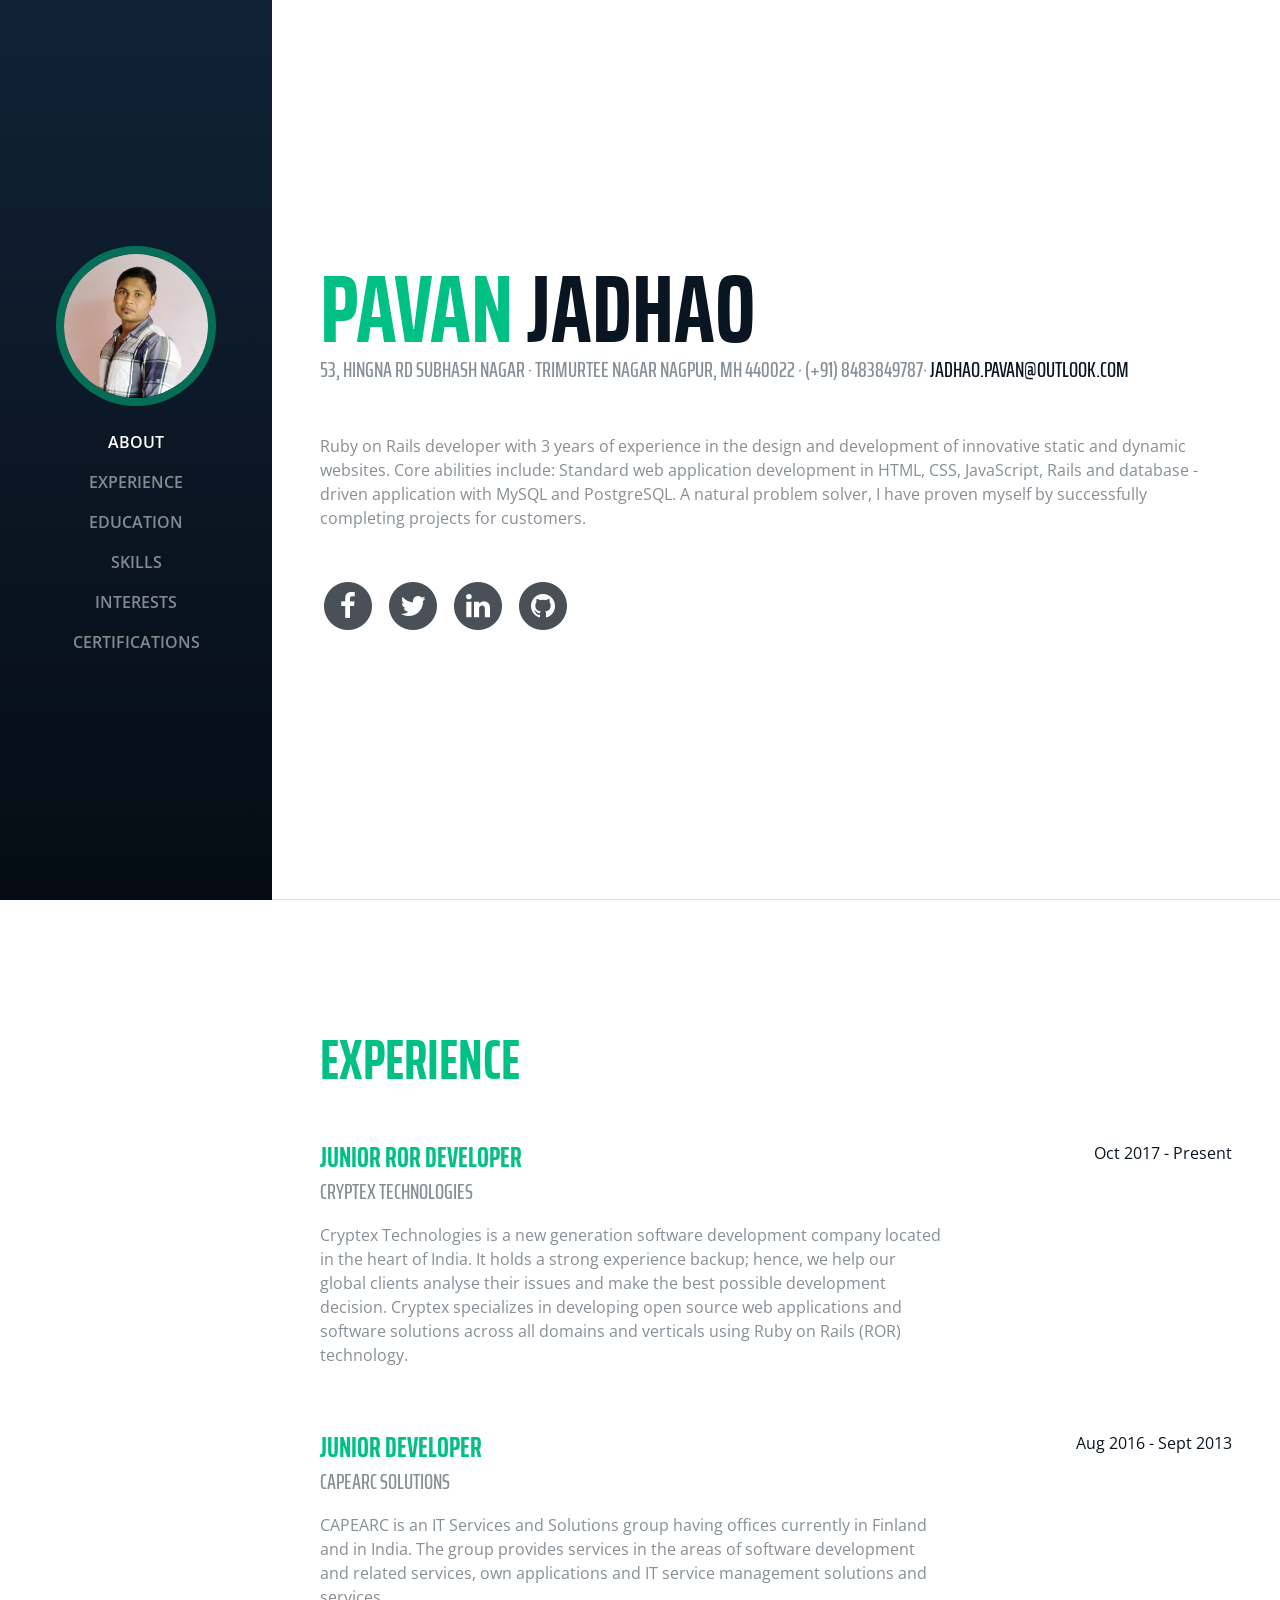
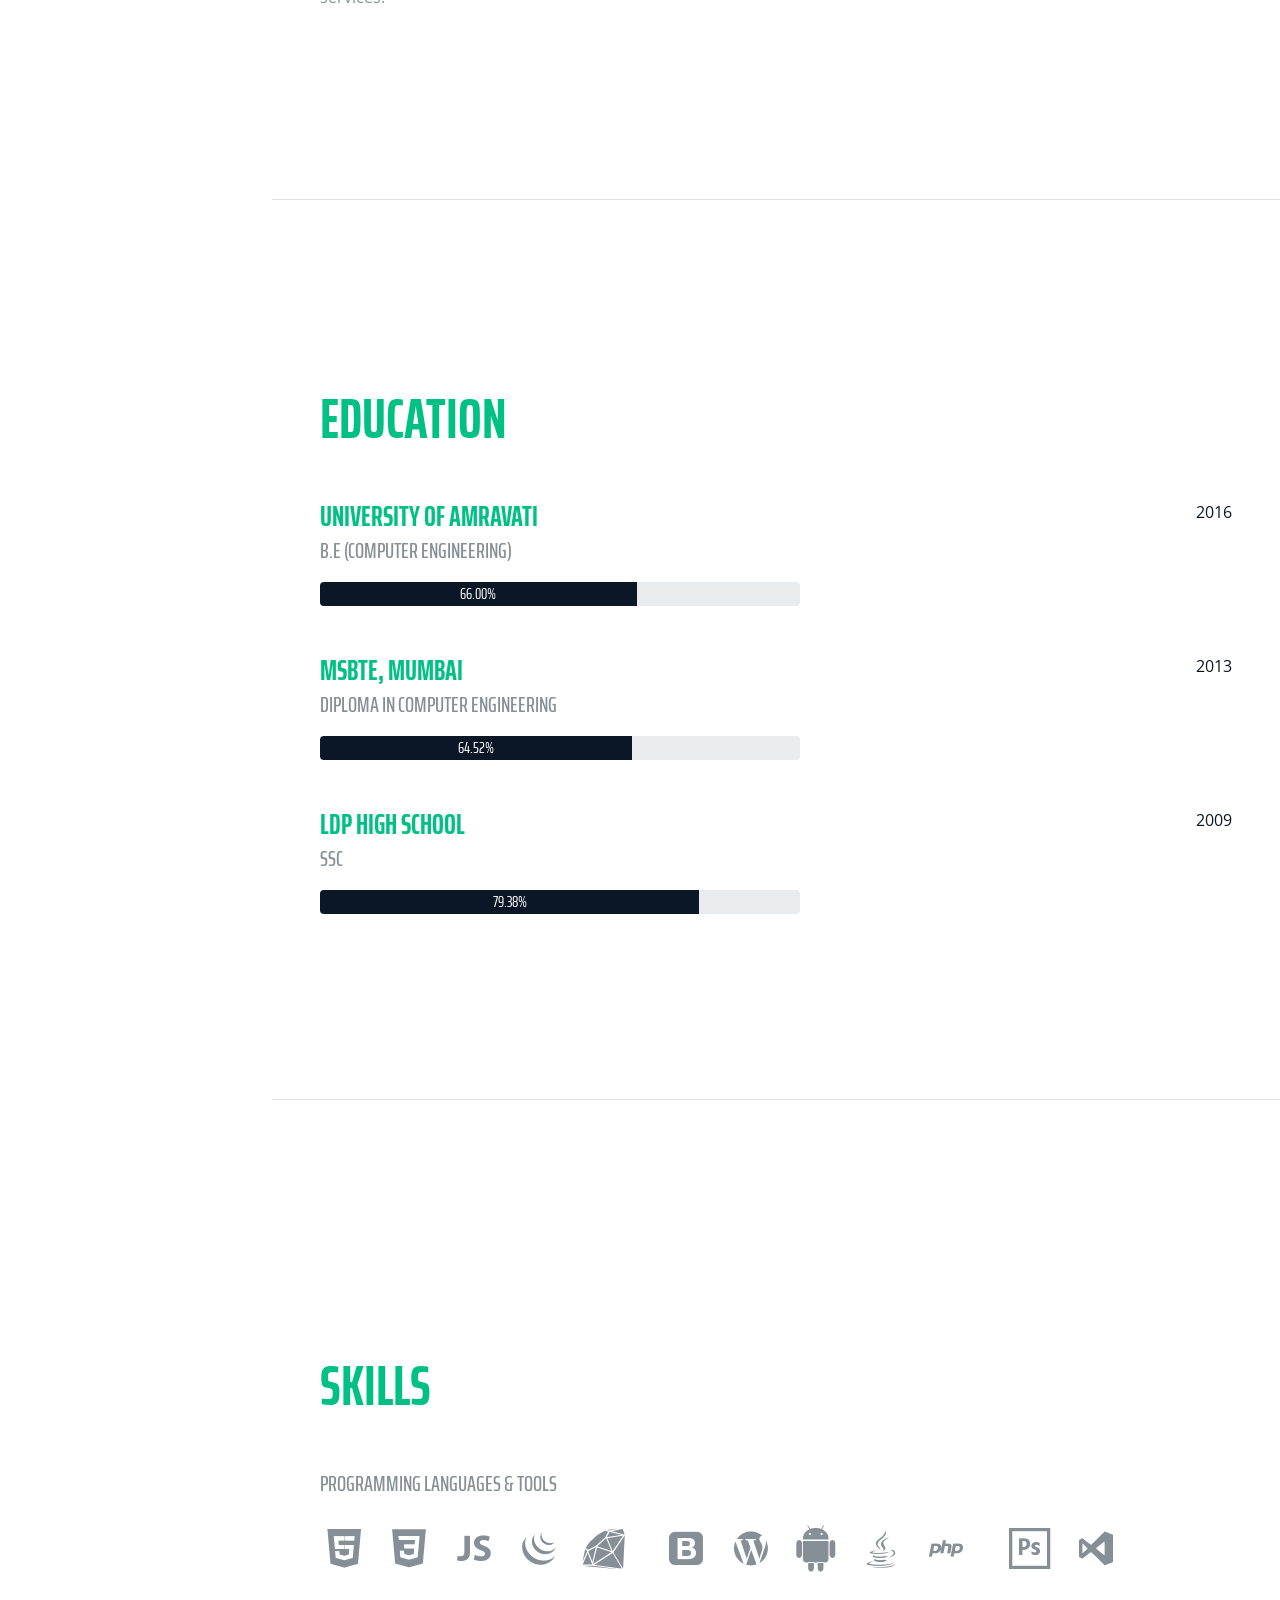
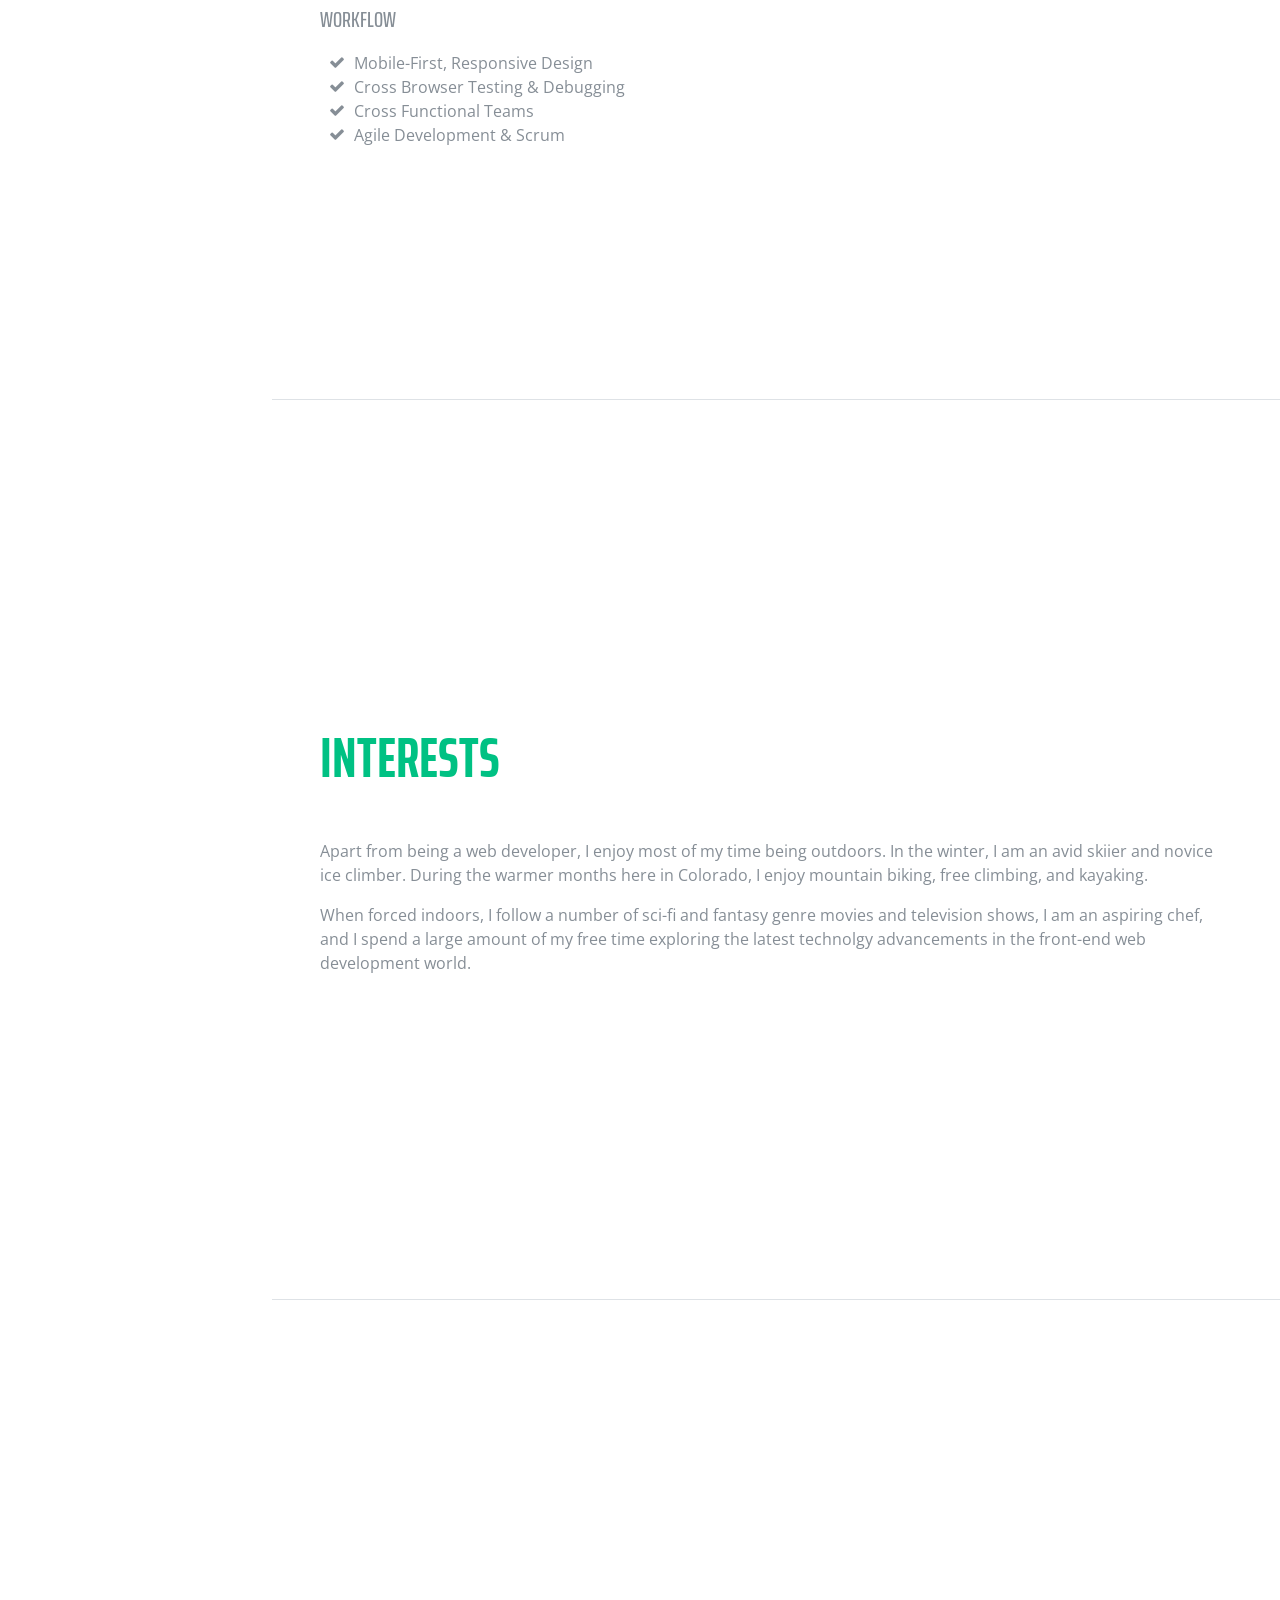
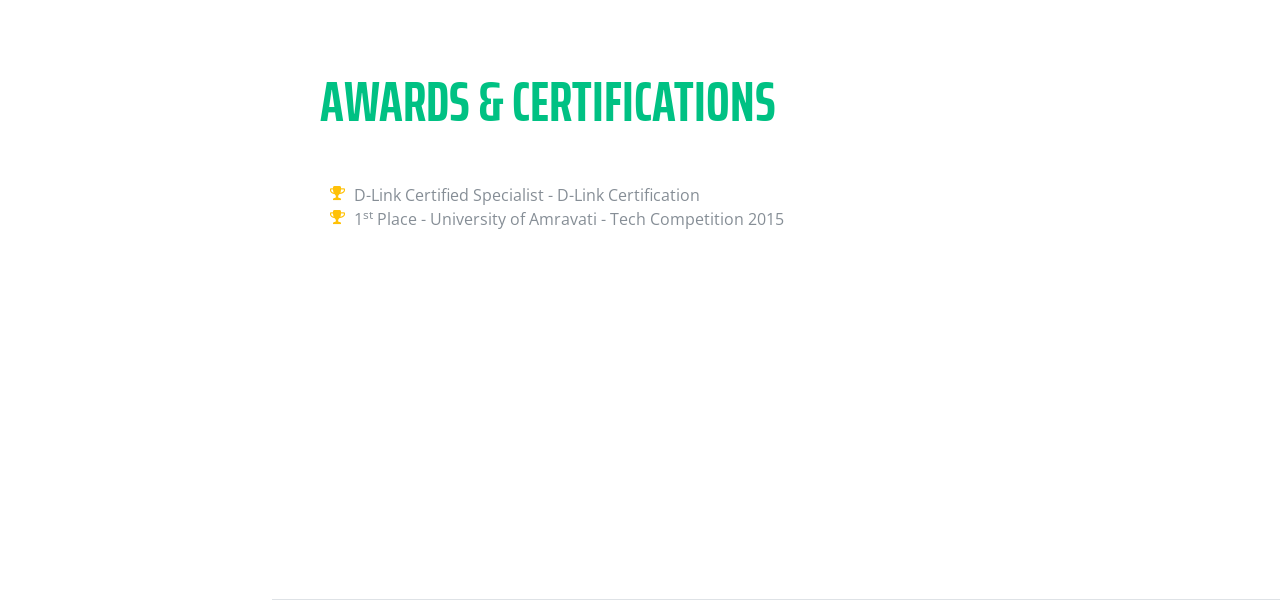
==== commit f9b11520: "Modify education section" ====
--- a/index.html
+++ b/index.html
@@ -1,287 +1,319 @@
 <!DOCTYPE html>
 <html lang="en">
 
-  <head>
-
-    <meta charset="utf-8">
-    <meta name="viewport" content="width=device-width, initial-scale=1, shrink-to-fit=no">
-    <meta name="description" content="">
-    <meta name="author" content="">
-
-    <title>Pavan Jadhao | ROR Developer</title>
-
-    <!-- Bootstrap core CSS -->
-    <link href="vendor/bootstrap/css/bootstrap.min.css" rel="stylesheet">
-
-    <!-- Custom fonts for this template -->
-    <link href="https://fonts.googleapis.com/css?family=Saira+Extra+Condensed:100,200,300,400,500,600,700,800,900" rel="stylesheet">
-    <link href="https://fonts.googleapis.com/css?family=Open+Sans:300,300i,400,400i,600,600i,700,700i,800,800i" rel="stylesheet">
-    <link href="vendor/font-awesome/css/font-awesome.min.css" rel="stylesheet">
-    <link href="vendor/devicons/css/devicons.min.css" rel="stylesheet">
-    <link href="vendor/simple-line-icons/css/simple-line-icons.css" rel="stylesheet">
-
-    <!-- Custom styles for this template -->
-    <link href="css/resume.css" rel="stylesheet">
-
-  </head>
-
-  <body id="page-top">
-
-    <nav class="navbar navbar-expand-lg navbar-dark bg-primary fixed-top" id="sideNav">
-      <a class="navbar-brand js-scroll-trigger" href="#page-top">
-        <span class="d-block d-lg-none">Pavan Jadhao</span>
-        <span class="d-none d-lg-block">
-          <img class="img-fluid img-profile rounded-circle mx-auto mb-2" src="img/profile.jpg" alt="">
-        </span>
-      </a>
-      <button class="navbar-toggler" type="button" data-toggle="collapse" data-target="#navbarSupportedContent" aria-controls="navbarSupportedContent" aria-expanded="false" aria-label="Toggle navigation">
-        <span class="navbar-toggler-icon"></span>
-      </button>
-      <div class="collapse navbar-collapse" id="navbarSupportedContent">
-        <ul class="navbar-nav">
-          <li class="nav-item">
-            <a class="nav-link js-scroll-trigger" href="#about">About</a>
-          </li>
-          <li class="nav-item">
-            <a class="nav-link js-scroll-trigger" href="#experience">Experience</a>
-          </li>
-          <li class="nav-item">
-            <a class="nav-link js-scroll-trigger" href="#education">Education</a>
-          </li>
-          <li class="nav-item">
-            <a class="nav-link js-scroll-trigger" href="#skills">Skills</a>
-          </li>
-          <li class="nav-item">
-            <a class="nav-link js-scroll-trigger" href="#interests">Interests</a>
-          </li>
-          <li class="nav-item">
-            <a class="nav-link js-scroll-trigger" href="#awards">Certifications</a>
+<head>
+
+  <meta charset="utf-8">
+  <meta name="viewport" content="width=device-width, initial-scale=1">
+  <meta name="description" content="">
+  <meta name="author" content="">
+
+  <title>Pavan Jadhao | ROR Developer</title>
+
+  <!-- Bootstrap core CSS -->
+  <link href="vendor/bootstrap/css/bootstrap.min.css" rel="stylesheet">
+
+  <!-- Custom fonts for this template -->
+  <link href="https://fonts.googleapis.com/css?family=Saira+Extra+Condensed:100,200,300,400,500,600,700,800,900"
+    rel="stylesheet">
+  <link href="https://fonts.googleapis.com/css?family=Open+Sans:300,300i,400,400i,600,600i,700,700i,800,800i"
+    rel="stylesheet">
+  <link href="vendor/font-awesome/css/font-awesome.min.css" rel="stylesheet">
+  <link href="vendor/devicons/css/devicons.min.css" rel="stylesheet">
+  <link href="vendor/simple-line-icons/css/simple-line-icons.css" rel="stylesheet">
+
+  <!-- Custom styles for this template -->
+  <link href="css/resume.css" rel="stylesheet">
+
+</head>
+
+<body id="page-top">
+
+  <nav class="navbar navbar-expand-lg navbar-dark bg-primary fixed-top" id="sideNav">
+    <a class="navbar-brand js-scroll-trigger" href="#page-top">
+      <span class="d-block d-lg-none">Pavan Jadhao</span>
+      <span class="d-none d-lg-block">
+        <img class="img-fluid img-profile rounded-circle mx-auto mb-2" src="img/profile.jpg" alt="">
+      </span>
+    </a>
+    <button class="navbar-toggler" type="button" data-toggle="collapse" data-target="#navbarSupportedContent"
+      aria-controls="navbarSupportedContent" aria-expanded="false" aria-label="Toggle navigation">
+      <span class="navbar-toggler-icon"></span>
+    </button>
+    <div class="collapse navbar-collapse" id="navbarSupportedContent">
+      <ul class="navbar-nav">
+        <li class="nav-item">
+          <a class="nav-link js-scroll-trigger" href="#about">About</a>
+        </li>
+        <li class="nav-item">
+          <a class="nav-link js-scroll-trigger" href="#experience">Experience</a>
+        </li>
+        <li class="nav-item">
+          <a class="nav-link js-scroll-trigger" href="#education">Education</a>
+        </li>
+        <li class="nav-item">
+          <a class="nav-link js-scroll-trigger" href="#skills">Skills</a>
+        </li>
+        <li class="nav-item">
+          <a class="nav-link js-scroll-trigger" href="#interests">Interests</a>
+        </li>
+        <li class="nav-item">
+          <a class="nav-link js-scroll-trigger" href="#awards">Certifications</a>
+        </li>
+      </ul>
+    </div>
+  </nav>
+
+  <div class="container-fluid p-0">
+
+    <section class="resume-section p-3 p-lg-5 d-flex d-column" id="about">
+      <div class="my-auto">
+        <h1 class="mb-0">Pavan
+          <span class="text-primary">Jadhao</span>
+        </h1>
+        <div class="subheading mb-5">53, Hingna Rd Subhash Nagar · Trimurtee Nagar Nagpur, MH 440022 · (+91) 8483849787·
+          <a href="mailto:name@email.com">jadhao.pavan@outlook.com</a>
+        </div>
+        <p class="mb-5">Ruby on Rails developer with 3 years of experience in the design and development of innovative
+          static
+          and dynamic websites. Core abilities include: Standard web application development in HTML, CSS,
+          JavaScript, Rails and database -driven application with MySQL and PostgreSQL. A natural problem
+          solver, I have proven myself by successfully completing projects for customers.</p>
+        <ul class="list-inline list-social-icons mb-0">
+          <li class="list-inline-item">
+            <a href="https://www.facebook.com/jadhao.pavan643">
+              <span class="fa-stack fa-lg">
+                <i class="fa fa-circle fa-stack-2x"></i>
+                <i class="fa fa-facebook fa-stack-1x fa-inverse"></i>
+              </span>
+            </a>
+          </li>
+          <li class="list-inline-item">
+            <a href="#">
+              <span class="fa-stack fa-lg">
+                <i class="fa fa-circle fa-stack-2x"></i>
+                <i class="fa fa-twitter fa-stack-1x fa-inverse"></i>
+              </span>
+            </a>
+          </li>
+          <li class="list-inline-item">
+            <a href="#">
+              <span class="fa-stack fa-lg">
+                <i class="fa fa-circle fa-stack-2x"></i>
+                <i class="fa fa-linkedin fa-stack-1x fa-inverse"></i>
+              </span>
+            </a>
+          </li>
+          <li class="list-inline-item">
+            <a href="#">
+              <span class="fa-stack fa-lg">
+                <i class="fa fa-circle fa-stack-2x"></i>
+                <i class="fa fa-github fa-stack-1x fa-inverse"></i>
+              </span>
+            </a>
           </li>
         </ul>
       </div>
-    </nav>
-
-    <div class="container-fluid p-0">
-
-      <section class="resume-section p-3 p-lg-5 d-flex d-column" id="about">
-        <div class="my-auto">
-          <h1 class="mb-0">Pavan
-            <span class="text-primary">Jadhao</span>
-          </h1>
-          <div class="subheading mb-5">53, Hingna Rd Subhash Nagar · Trimurtee Nagar Nagpur, MH 440022 · (91) 8483849787·
-            <a href="mailto:name@email.com">jadhao.pavan@outlook.com</a>
-          </div>
-          <p class="mb-5">I am experienced in leveraging agile frameworks to provide a robust synopsis for high level overviews. Iterative approaches to corporate strategy foster collaborative thinking to further the overall value proposition.</p>
-          <ul class="list-inline list-social-icons mb-0">
-            <li class="list-inline-item">
-              <a href="https://www.facebook.com/jadhao.pavan643">
-                <span class="fa-stack fa-lg">
-                  <i class="fa fa-circle fa-stack-2x"></i>
-                  <i class="fa fa-facebook fa-stack-1x fa-inverse"></i>
-                </span>
-              </a>
-            </li>
-            <li class="list-inline-item">
-              <a href="#">
-                <span class="fa-stack fa-lg">
-                  <i class="fa fa-circle fa-stack-2x"></i>
-                  <i class="fa fa-twitter fa-stack-1x fa-inverse"></i>
-                </span>
-              </a>
-            </li>
-            <li class="list-inline-item">
-              <a href="#">
-                <span class="fa-stack fa-lg">
-                  <i class="fa fa-circle fa-stack-2x"></i>
-                  <i class="fa fa-linkedin fa-stack-1x fa-inverse"></i>
-                </span>
-              </a>
-            </li>
-            <li class="list-inline-item">
-              <a href="#">
-                <span class="fa-stack fa-lg">
-                  <i class="fa fa-circle fa-stack-2x"></i>
-                  <i class="fa fa-github fa-stack-1x fa-inverse"></i>
-                </span>
-              </a>
-            </li>
-          </ul>
-        </div>
-      </section>
-
-      <section class="resume-section p-3 p-lg-5 d-flex flex-column" id="experience">
-        <div class="my-auto">
-          <h2 class="mb-5">Experience</h2>
-
-          <div class="resume-item d-flex flex-column flex-md-row mb-5">
-            <div class="resume-content mr-auto">
-              <h3 class="mb-0">Junior ROR Developer</h3>
-              <div class="subheading mb-3">Cryptex Technologies</div>
-              <p>Bring to the table win-win survival strategies to ensure proactive domination. At the end of the day, going forward, a new normal that has evolved from generation X is on the runway heading towards a streamlined cloud solution. User generated content in real-time will have multiple touchpoints for offshoring.</p>
+    </section>
+
+    <section class="resume-section p-3 p-lg-5 d-flex flex-column" id="experience">
+      <div class="my-auto">
+        <h2 class="mb-5">Experience</h2>
+
+        <div class="resume-item d-flex flex-column flex-md-row mb-5">
+          <div class="resume-content mr-auto">
+            <h3 class="mb-0">Junior ROR Developer</h3>
+            <div class="subheading mb-3">Cryptex Technologies</div>
+            <p>Cryptex Technologies is a new generation software development company located in the heart of India.
+              It holds a strong experience backup; hence, we help our global clients analyse their issues and make
+              the best possible development decision. Cryptex specializes in developing open source web
+              applications and software solutions across all domains and verticals using Ruby on Rails (ROR)
+              technology.
+            </p>
+          </div>
+          <div class="resume-date text-md-right">
+            <span class="text-primary">Oct 2017 - Present</span>
+          </div>
+        </div>
+
+        <div class="resume-item d-flex flex-column flex-md-row mb-5">
+          <div class="resume-content mr-auto">
+            <h3 class="mb-0">Junior Developer</h3>
+            <div class="subheading mb-3">CapeArc Solutions</div>
+            <p>CAPEARC is an IT Services and Solutions group having offices currently in Finland and in India. The group
+              provides services in the areas of software development and related services, own applications and IT
+              service management solutions and services.</p>
+          </div>
+          <div class="resume-date text-md-right">
+            <span class="text-primary">Aug 2016 - Sept 2013</span>
+          </div>
+        </div>
+      </div>
+
+    </section>
+
+    <section class="resume-section p-3 p-lg-5 d-flex flex-column" id="education">
+      <div class="my-auto">
+        <h2 class="mb-5">Education</h2>
+
+        <div class="resume-item d-flex flex-column flex-md-row mb-5">
+          <div class="resume-content mr-auto">
+            <h3 class="mb-0">University of Amravati</h3>
+            <div class="subheading mb-3">B.E (Computer Engineering)</div>
+            <div class="pro-container">
+              <div class="progress edu-progress">
+                <div class="progress-bar" role="progressbar" style="width: 66%;" aria-valuenow="66" aria-valuemin="0"
+                  aria-valuemax="100">66.00%</div>
+              </div>
             </div>
-            <div class="resume-date text-md-right">
-              <span class="text-primary">October 2017 - Present</span>
+          </div>
+          <div class="resume-date text-md-right">
+            <span class="text-primary">2016</span>
+          </div>
+        </div>
+
+        <div class="resume-item d-flex flex-column flex-md-row mb-5">
+          <div class="resume-content mr-auto">
+            <h3 class="mb-0">MSBTE, MUMBAI</h3>
+            <div class="subheading mb-3">Diploma in Computer Engineering</div>
+            <div class="pro-container">
+              <div class="progress edu-progress">
+                <div class="progress-bar" role="progressbar" style="width: 65%;" aria-valuenow="65" aria-valuemin="0"
+                  aria-valuemax="100">64.52%</div>
+              </div>
             </div>
           </div>
-
-          <div class="resume-item d-flex flex-column flex-md-row mb-5">
-            <div class="resume-content mr-auto">
-              <h3 class="mb-0">Junior Developer</h3>
-              <div class="subheading mb-3">CapeArc Solutions</div>
-              <p>Capitalize on low hanging fruit to identify a ballpark value added activity to beta test. Override the digital divide with additional clickthroughs from DevOps. Nanotechnology immersion along the information highway will close the loop on focusing solely on the bottom line.</p>
+          <div class="resume-date text-md-right">
+            <span class="text-primary">2013</span>
+          </div>
+        </div>
+
+        <div class="resume-item d-flex flex-column flex-md-row">
+          <div class="resume-content mr-auto">
+            <h3 class="mb-0">LDP HIGH SCHOOL</h3>
+            <div class="subheading mb-3">SSC</div>
+            <div class="pro-container">
+              <div class="progress edu-progress">
+                <div class="progress-bar" role="progressbar" style="width: 79%;" aria-valuenow="79" aria-valuemin="0"
+                  aria-valuemax="100">79.38%</div>
+              </div>
             </div>
-            <div class="resume-date text-md-right">
-              <span class="text-primary">August 2016 - September 2013</span>
-            </div>
-          </div>
-        </div>
-
-      </section>
-
-      <section class="resume-section p-3 p-lg-5 d-flex flex-column" id="education">
-        <div class="my-auto">
-          <h2 class="mb-5">Education</h2>
-
-          <div class="resume-item d-flex flex-column flex-md-row mb-5">
-            <div class="resume-content mr-auto">
-              <h3 class="mb-0">University of Amravati</h3>
-              <div class="subheading mb-3">Bachelor of Computer</div>
-              <div>Computer Engineering</div>
-              <p>66.00%</p>
-            </div>
-            <div class="resume-date text-md-right">
-              <span class="text-primary">2016</span>
-            </div>
-          </div>
-
-          <div class="resume-item d-flex flex-column flex-md-row">
-            <div class="resume-content mr-auto">
-              <h3 class="mb-0">MSBTE, MUMBAI</h3>
-              <div class="subheading mb-3">Diploma in Computer Engineering</div>
-              <p>64.52%</p>
-            </div>
-            <div class="resume-date text-md-right">
-              <span class="text-primary">2013</span>
-            </div>
-          </div>
-
-          <div class="resume-item d-flex flex-column flex-md-row">
-            <div class="resume-content mr-auto">
-              <h3 class="mb-0">LDP HIGH SCHOOL</h3>
-              <div class="subheading mb-3">SSC</div>
-              <p>79.38%</p>
-            </div>
-            <div class="resume-date text-md-right">
-              <span class="text-primary">2009</span>
-            </div>
-          </div>
-
-        </div>
-      </section>
-
-      <section class="resume-section p-3 p-lg-5 d-flex flex-column" id="skills">
-        <div class="my-auto">
-          <h2 class="mb-5">Skills</h2>
-
-          <div class="subheading mb-3">Programming Languages &amp; Tools</div>
-          <ul class="list-inline list-icons">
-            <li class="list-inline-item">
-              <i class="devicons devicons-html5"></i>
-            </li>
-            <li class="list-inline-item">
-              <i class="devicons devicons-css3"></i>
-            </li>
-            <li class="list-inline-item">
-              <i class="devicons devicons-javascript"></i>
-            </li>
-            <li class="list-inline-item">
-              <i class="devicons devicons-jquery"></i>
-            </li>
-            <li class="list-inline-item">
-              <i class="devicons devicons-ruby"></i>
-            </li>
-            <li class="list-inline-item">
-              <i class="devicons devicons-rails"></i>
-            </li>
-            <li class="list-inline-item">
-              <i class="devicons devicons-bootstrap"></i>
-            </li>
-            <li class="list-inline-item">
-              <i class="devicons devicons-wordpress"></i>
-            </li>
-            <li class="list-inline-item">
-              <i class="devicons devicons-android"></i>
-            </li>
-            <li class="list-inline-item">
-              <i class="devicons devicons-java"></i>
-            </li>
-            <li class="list-inline-item">
-              <i class="devicons devicons-php"></i>
-            </li>
-            <li class="list-inline-item">
-              <i class="devicons devicons-laravels"></i>
-            </li>
-            <li class="list-inline-item">
-              <i class="devicons devicons-photoshop"></i>
-            </li>
-            <li class="list-inline-item">
-              <i class="devicons devicons-visualstudio"></i>
-            </li>
-          </ul>
-
-          <div class="subheading mb-3">Workflow</div>
-          <ul class="fa-ul mb-0">
-            <li>
-              <i class="fa-li fa fa-check"></i>
-              Mobile-First, Responsive Design</li>
-            <li>
-              <i class="fa-li fa fa-check"></i>
-              Cross Browser Testing &amp; Debugging</li>
-            <li>
-              <i class="fa-li fa fa-check"></i>
-              Cross Functional Teams</li>
-            <li>
-              <i class="fa-li fa fa-check"></i>
-              Agile Development &amp; Scrum</li>
-          </ul>
-        </div>
-      </section>
-
-      <section class="resume-section p-3 p-lg-5 d-flex flex-column" id="interests">
-        <div class="my-auto">
-          <h2 class="mb-5">Interests</h2>
-          <p>Apart from being a web developer, I enjoy most of my time being outdoors. In the winter, I am an avid skiier and novice ice climber. During the warmer months here in Colorado, I enjoy mountain biking, free climbing, and kayaking.</p>
-          <p class="mb-0">When forced indoors, I follow a number of sci-fi and fantasy genre movies and television shows, I am an aspiring chef, and I spend a large amount of my free time exploring the latest technolgy advancements in the front-end web development world.</p>
-        </div>
-      </section>
-
-      <section class="resume-section p-3 p-lg-5 d-flex flex-column" id="awards">
-        <div class="my-auto">
-          <h2 class="mb-5">Awards &amp; Certifications</h2>
-          <ul class="fa-ul mb-0">
-            <li>
-              <i class="fa-li fa fa-trophy text-warning"></i>
-              D-Link Certified Specialist - D-Link Certification</li>
-            <li>
-              <i class="fa-li fa fa-trophy text-warning"></i>
-              1<sup>st</sup>
-              Place - University of Amravati - Tech Competition 2015</li>
-          </ul>
-        </div>
-      </section>
-
-    </div>
-
-    <!-- Bootstrap core JavaScript -->
-    <script src="vendor/jquery/jquery.min.js"></script>
-    <script src="vendor/bootstrap/js/bootstrap.bundle.min.js"></script>
-
-    <!-- Plugin JavaScript -->
-    <script src="vendor/jquery-easing/jquery.easing.min.js"></script>
-
-    <!-- Custom scripts for this template -->
-    <script src="js/resume.min.js"></script>
-
-  </body>
-
-</html>
+          </div>
+          <div class="resume-date text-md-right">
+            <span class="text-primary">2009</span>
+          </div>
+        </div>
+
+      </div>
+    </section>
+
+    <section class="resume-section p-3 p-lg-5 d-flex flex-column" id="skills">
+      <div class="my-auto">
+        <h2 class="mb-5">Skills</h2>
+
+        <div class="subheading mb-3">Programming Languages &amp; Tools</div>
+        <ul class="list-inline list-icons">
+          <li class="list-inline-item">
+            <i class="devicons devicons-html5"></i>
+          </li>
+          <li class="list-inline-item">
+            <i class="devicons devicons-css3"></i>
+          </li>
+          <li class="list-inline-item">
+            <i class="devicons devicons-javascript"></i>
+          </li>
+          <li class="list-inline-item">
+            <i class="devicons devicons-jquery"></i>
+          </li>
+          <li class="list-inline-item">
+            <i class="devicons devicons-ruby"></i>
+          </li>
+          <li class="list-inline-item">
+            <i class="devicons devicons-rails"></i>
+          </li>
+          <li class="list-inline-item">
+            <i class="devicons devicons-bootstrap"></i>
+          </li>
+          <li class="list-inline-item">
+            <i class="devicons devicons-wordpress"></i>
+          </li>
+          <li class="list-inline-item">
+            <i class="devicons devicons-android"></i>
+          </li>
+          <li class="list-inline-item">
+            <i class="devicons devicons-java"></i>
+          </li>
+          <li class="list-inline-item">
+            <i class="devicons devicons-php"></i>
+          </li>
+          <li class="list-inline-item">
+            <i class="devicons devicons-laravels"></i>
+          </li>
+          <li class="list-inline-item">
+            <i class="devicons devicons-photoshop"></i>
+          </li>
+          <li class="list-inline-item">
+            <i class="devicons devicons-visualstudio"></i>
+          </li>
+        </ul>
+
+        <div class="subheading mb-3">Workflow</div>
+        <ul class="fa-ul mb-0">
+          <li>
+            <i class="fa-li fa fa-check"></i>
+            Mobile-First, Responsive Design</li>
+          <li>
+            <i class="fa-li fa fa-check"></i>
+            Cross Browser Testing &amp; Debugging</li>
+          <li>
+            <i class="fa-li fa fa-check"></i>
+            Cross Functional Teams</li>
+          <li>
+            <i class="fa-li fa fa-check"></i>
+            Agile Development &amp; Scrum</li>
+        </ul>
+      </div>
+    </section>
+
+    <section class="resume-section p-3 p-lg-5 d-flex flex-column" id="interests">
+      <div class="my-auto">
+        <h2 class="mb-5">Interests</h2>
+        <p>Apart from being a web developer, I enjoy most of my time being outdoors. In the winter, I am an avid skiier
+          and novice ice climber. During the warmer months here in Colorado, I enjoy mountain biking, free climbing, and
+          kayaking.</p>
+        <p class="mb-0">When forced indoors, I follow a number of sci-fi and fantasy genre movies and television shows,
+          I am an aspiring chef, and I spend a large amount of my free time exploring the latest technolgy advancements
+          in the front-end web development world.</p>
+      </div>
+    </section>
+
+    <section class="resume-section p-3 p-lg-5 d-flex flex-column" id="awards">
+      <div class="my-auto">
+        <h2 class="mb-5">Awards &amp; Certifications</h2>
+        <ul class="fa-ul mb-0">
+          <li>
+            <i class="fa-li fa fa-trophy text-warning"></i>
+            D-Link Certified Specialist - D-Link Certification</li>
+          <li>
+            <i class="fa-li fa fa-trophy text-warning"></i>
+            1<sup>st</sup>
+            Place - University of Amravati - Tech Competition 2015</li>
+        </ul>
+      </div>
+    </section>
+
+  </div>
+
+  <!-- Bootstrap core JavaScript -->
+  <script src="vendor/jquery/jquery.min.js"></script>
+  <script src="vendor/bootstrap/js/bootstrap.bundle.min.js"></script>
+
+  <!-- Plugin JavaScript -->
+  <script src="vendor/jquery-easing/jquery.easing.min.js"></script>
+
+  <!-- Custom scripts for this template -->
+  <script src="js/resume.min.js"></script>
+
+</body>
+
+</html>
--- a/css/resume.css
+++ b/css/resume.css
@@ -72,7 +72,7 @@
       #sideNav .navbar-brand .img-profile {
         max-width: 10rem;
         max-height: 10rem;
-        border: 0.5rem solid rgba(255, 255, 255, 0.2); }
+        border: 0.5rem solid rgba(0, 193, 131, 0.5); }
     #sideNav .navbar-collapse {
       display: flex;
       align-items: flex-start;
@@ -115,3 +115,18 @@
   color: #0a1522; }
   a:hover, a:focus, a:active {
     color: #0a1522; }
+
+/* Education style */
+.pro-container {
+  width: 30rem;
+}
+
+.edu-progress {
+  height: 1.5rem;
+  font-size: 1rem;
+  font-family: 'Saira Extra Condensed', serif;
+}
+
+.progress-bar {
+  background-color: #0b1726;
+}
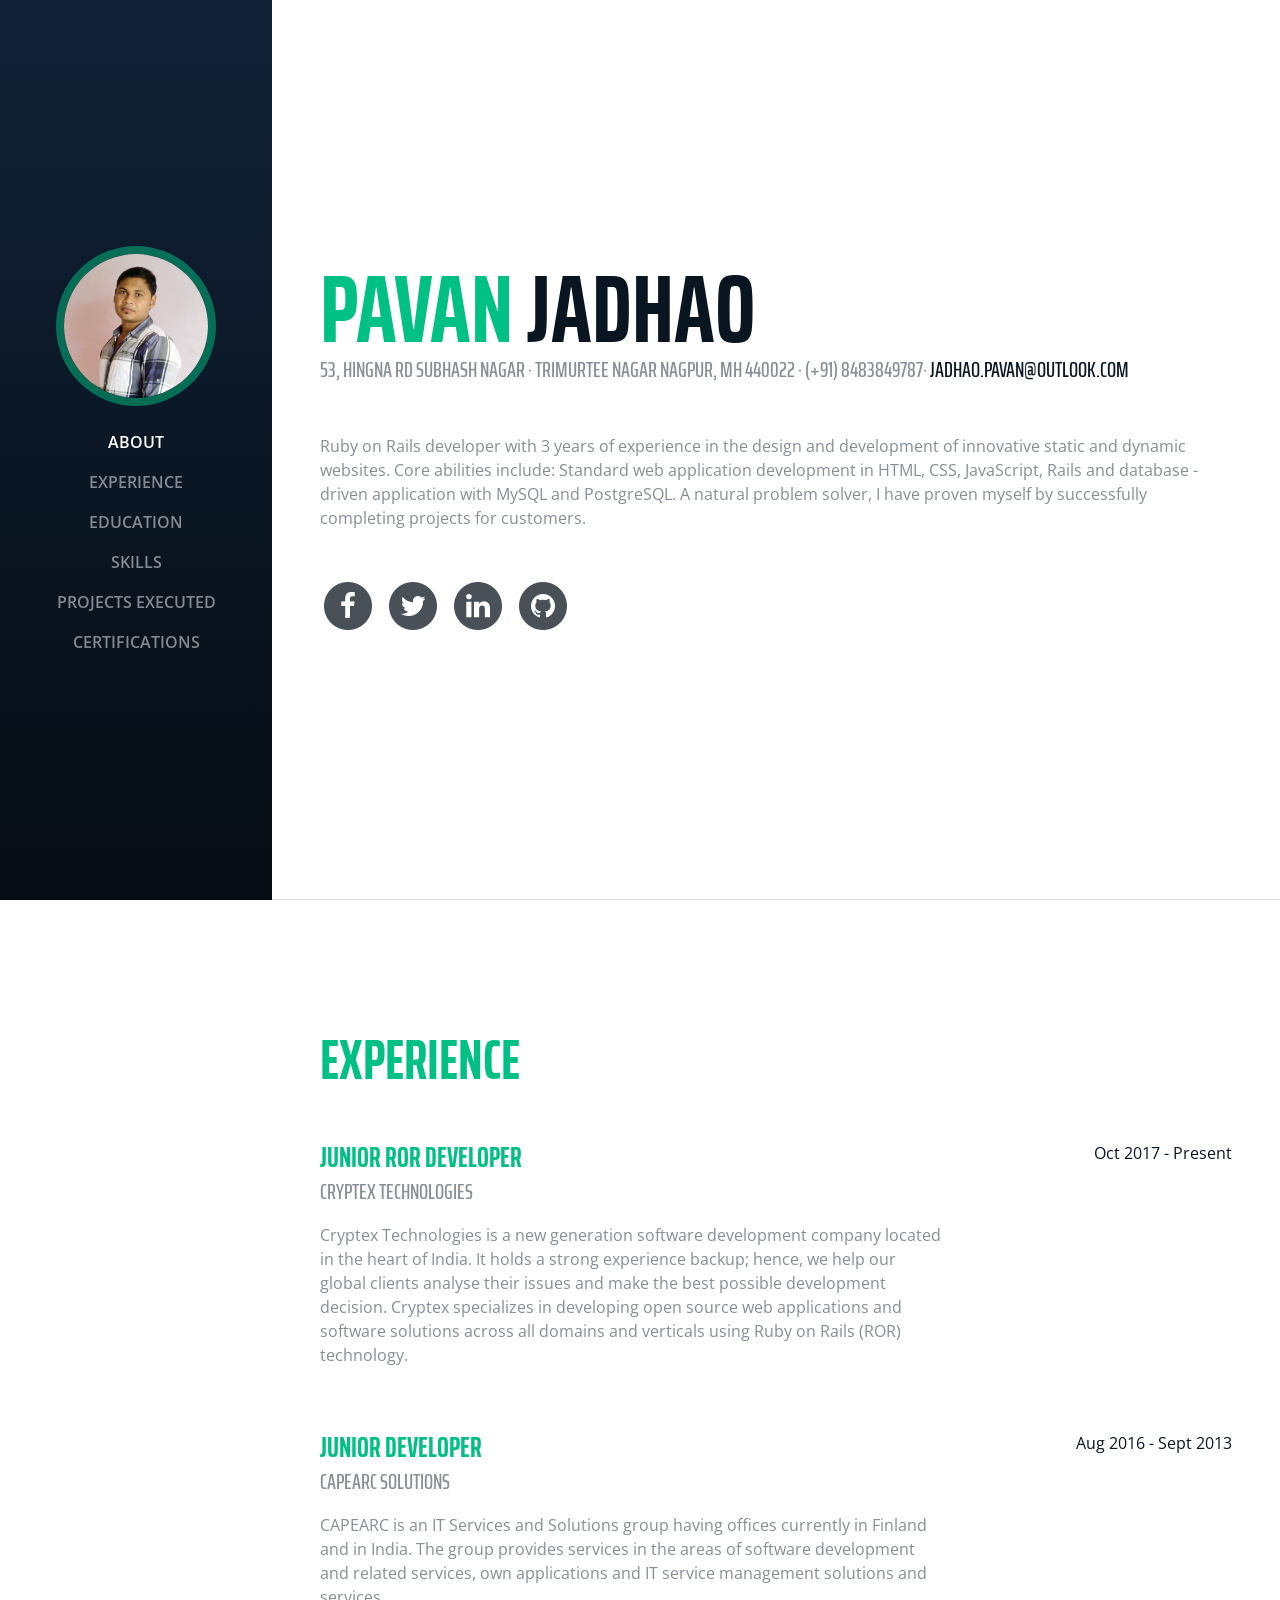
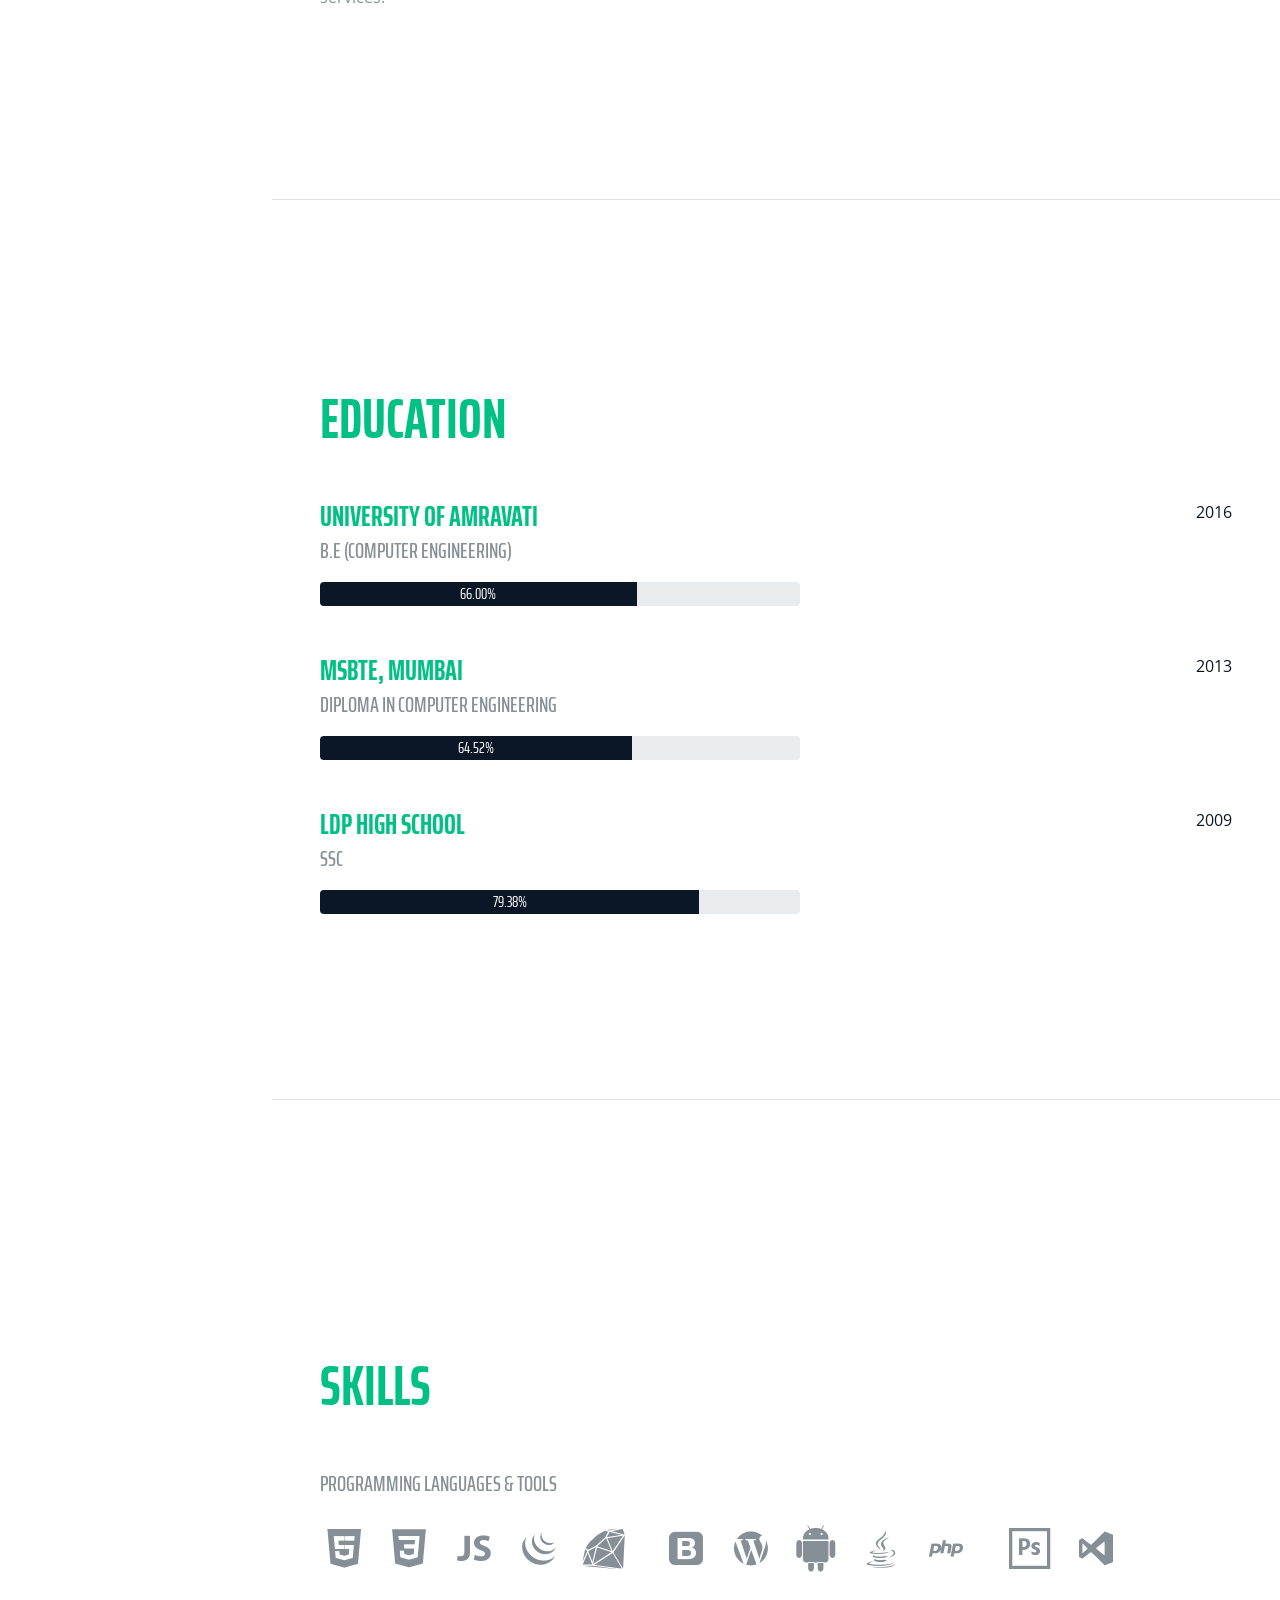
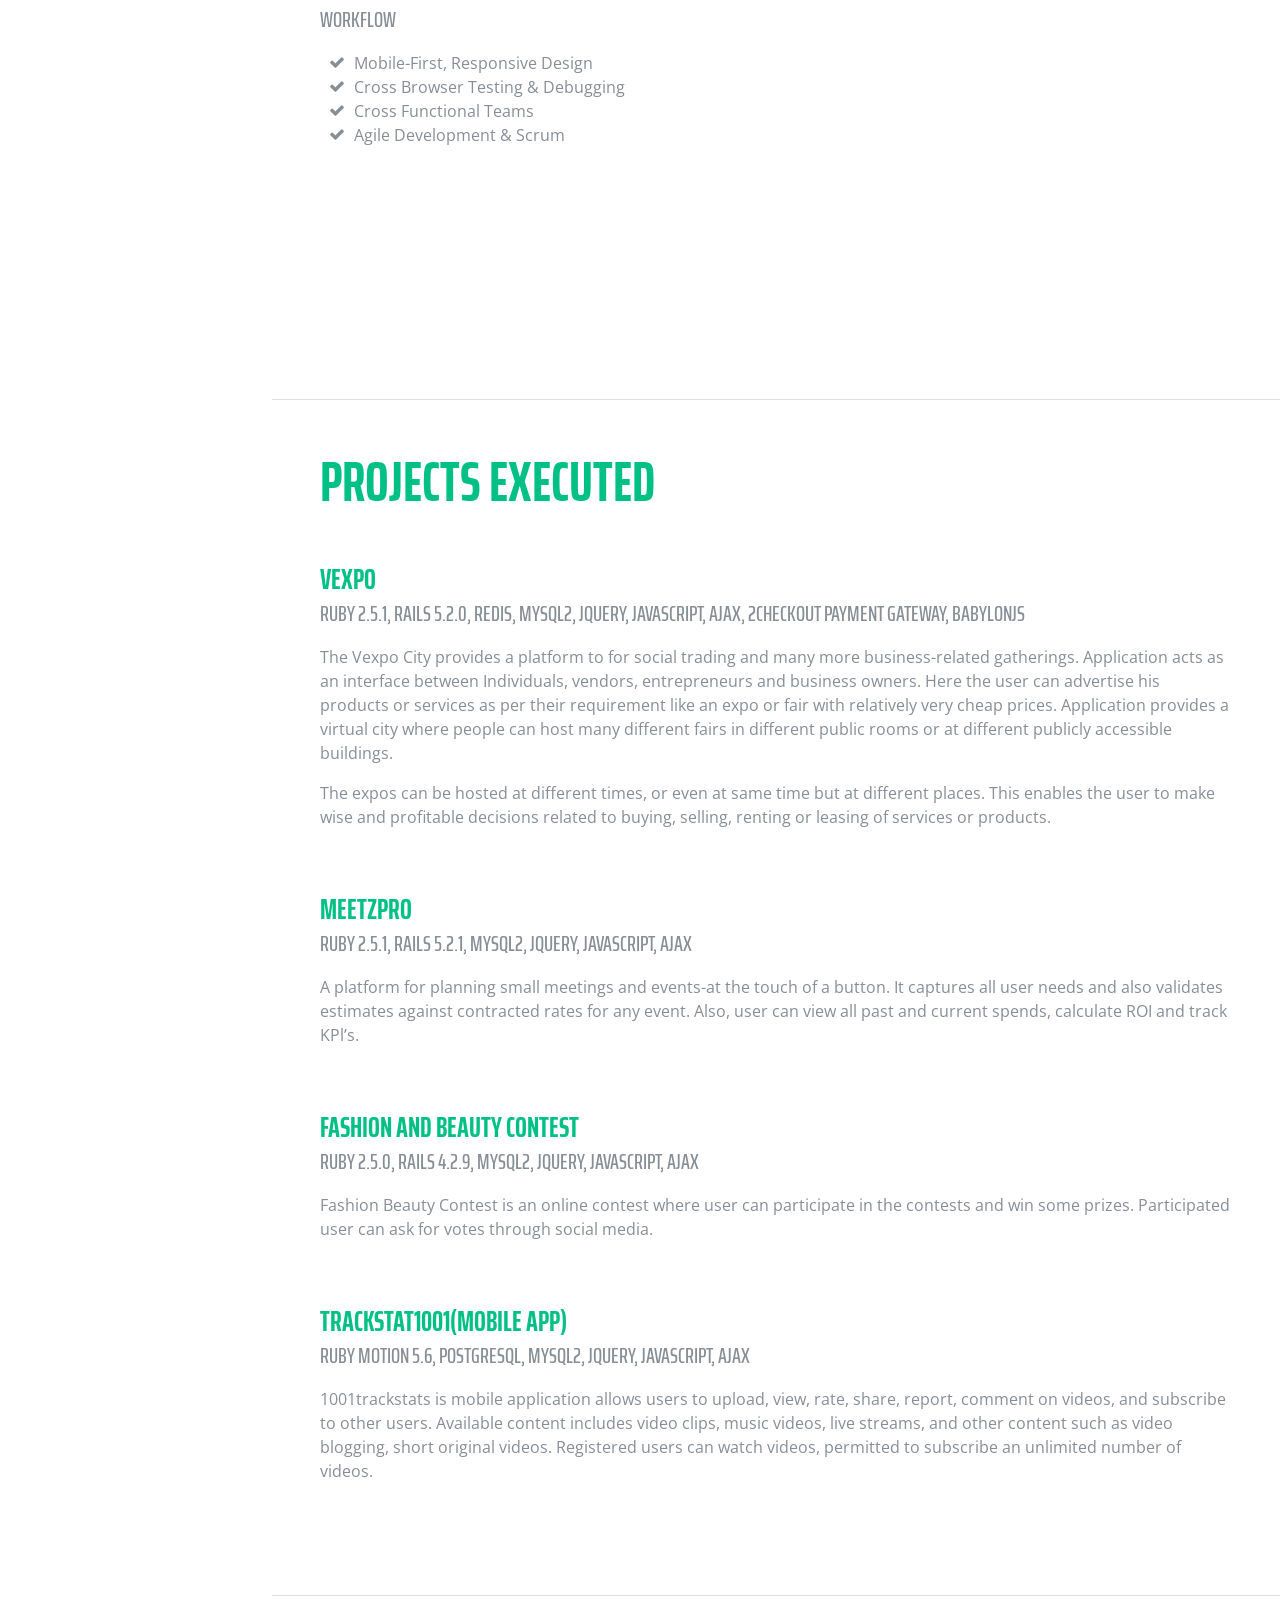
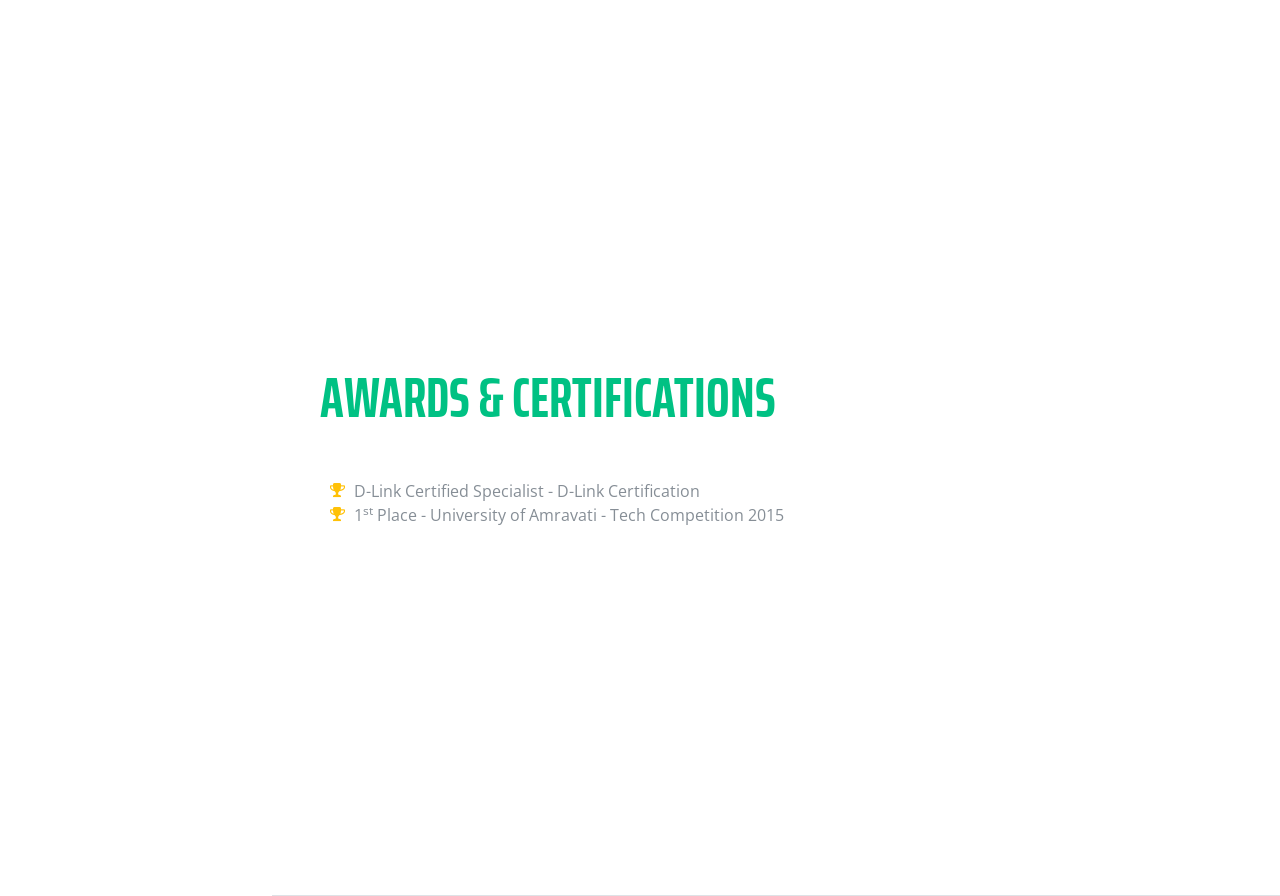
==== commit 53f8fab2: "Add project section" ====
--- a/index.html
+++ b/index.html
@@ -55,7 +55,7 @@
           <a class="nav-link js-scroll-trigger" href="#skills">Skills</a>
         </li>
         <li class="nav-item">
-          <a class="nav-link js-scroll-trigger" href="#interests">Interests</a>
+          <a class="nav-link js-scroll-trigger" href="#projects">Projects Executed</a>
         </li>
         <li class="nav-item">
           <a class="nav-link js-scroll-trigger" href="#awards">Certifications</a>
@@ -149,7 +149,6 @@
           </div>
         </div>
       </div>
-
     </section>
 
     <section class="resume-section p-3 p-lg-5 d-flex flex-column" id="education">
@@ -275,15 +274,56 @@
       </div>
     </section>
 
-    <section class="resume-section p-3 p-lg-5 d-flex flex-column" id="interests">
-      <div class="my-auto">
-        <h2 class="mb-5">Interests</h2>
-        <p>Apart from being a web developer, I enjoy most of my time being outdoors. In the winter, I am an avid skiier
-          and novice ice climber. During the warmer months here in Colorado, I enjoy mountain biking, free climbing, and
-          kayaking.</p>
-        <p class="mb-0">When forced indoors, I follow a number of sci-fi and fantasy genre movies and television shows,
-          I am an aspiring chef, and I spend a large amount of my free time exploring the latest technolgy advancements
-          in the front-end web development world.</p>
+    <section class="resume-section p-3 p-lg-5 d-flex flex-column" id="projects">
+      <div class="my-auto">
+        <h2 class="mb-5">Projects Executed</h2>
+
+        <div class="resume-item d-flex flex-column flex-md-row mb-5">
+          <div class="resume-content mr-auto">
+            <h3 class="mb-0">Vexpo</h3>
+            <div class="subheading mb-3">Ruby 2.5.1, Rails 5.2.0, Redis, MySql2, jQuery, JavaScript, AJAX, 2Checkout
+              payment gateway, BabylonJS</div>
+            <p>The Vexpo City provides a platform to for social trading and many more
+              business-related gatherings. Application acts as an interface between Individuals, vendors,
+              entrepreneurs and business owners. Here the user can advertise his products or services as per
+              their requirement like an expo or fair with relatively very cheap prices. Application provides a
+              virtual city where people can host many different fairs in different public rooms or at different
+              publicly accessible buildings.</p>
+            <p>The expos can be hosted at different times, or even at same time but at different places.
+              This enables the user to make wise and profitable decisions related to buying, selling, renting or
+              leasing of services or products.</p>
+          </div>
+        </div>
+
+        <div class="resume-item d-flex flex-column flex-md-row mb-5">
+          <div class="resume-content mr-auto">
+            <h3 class="mb-0">MeetzPro</h3>
+            <div class="subheading mb-3">Ruby 2.5.1, Rails 5.2.1, MySql2, jQuery, JavaScript, AJAX</div>
+            <p> A platform for planning small meetings and events-at the touch of a button. It
+              captures all user needs and also validates estimates against contracted rates for any event. Also,
+              user can view all past and current spends, calculate ROI and track KPl’s.</p>
+          </div>
+        </div>
+
+        <div class="resume-item d-flex flex-column flex-md-row mb-5">
+          <div class="resume-content mr-auto">
+            <h3 class="mb-0">Fashion and Beauty Contest</h3>
+            <div class="subheading mb-3">Ruby 2.5.0, Rails 4.2.9, MySql2, jQuery, JavaScript, AJAX</div>
+            <p> Fashion Beauty Contest is an online contest where user can participate in the
+            contests and win some prizes. Participated user can ask for votes through social media.</p>
+          </div>
+        </div>
+
+        <div class="resume-item d-flex flex-column flex-md-row mb-5">
+          <div class="resume-content mr-auto">
+            <h3 class="mb-0">TrackStat1001(Mobile App)</h3>
+            <div class="subheading mb-3">Ruby Motion 5.6, PostgreSQL, MySql2, jQuery, JavaScript, AJAX</div>
+            <p>1001trackstats is mobile application allows users to upload, view, rate, share,
+              report, comment on videos, and subscribe to other users. Available content includes video clips,
+              music videos, live streams, and other content such as video blogging, short original videos.
+              Registered users can watch videos, permitted to subscribe an unlimited number of videos.</p>
+          </div>
+        </div>
       </div>
     </section>
 
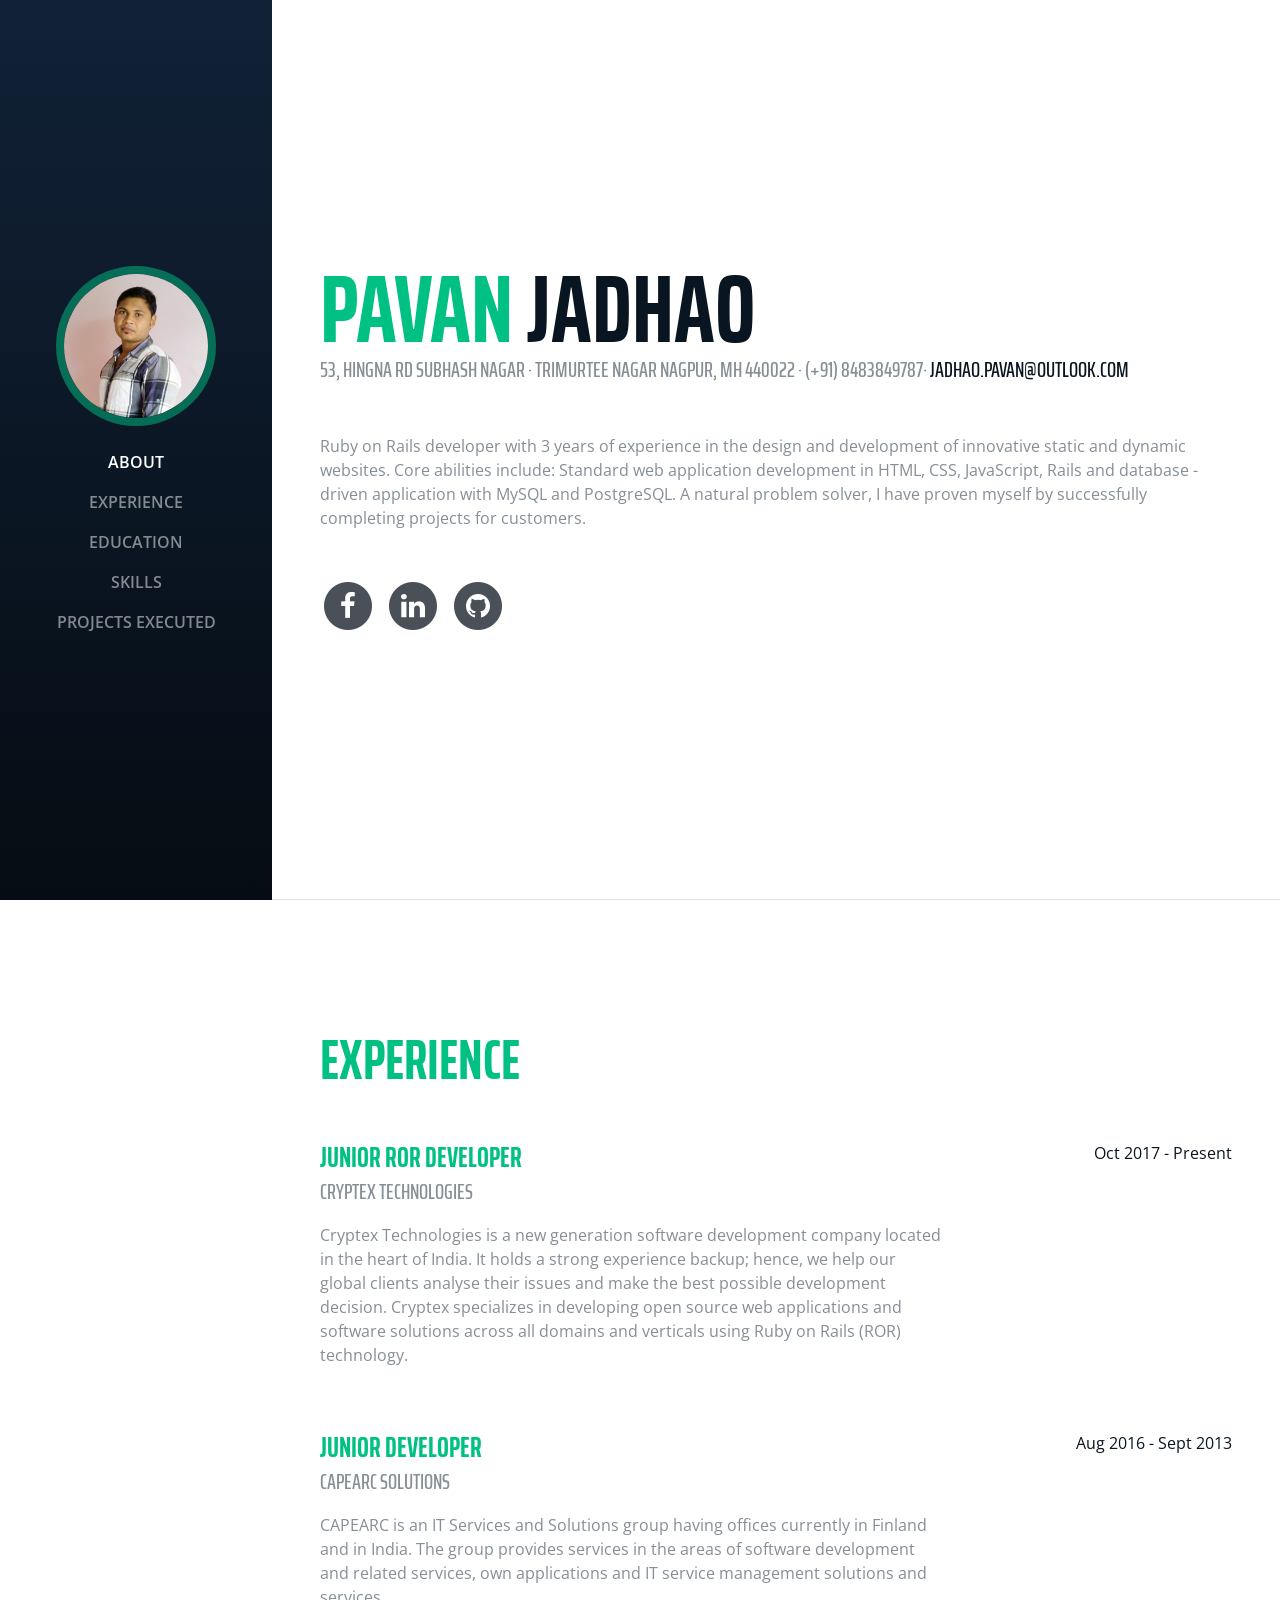
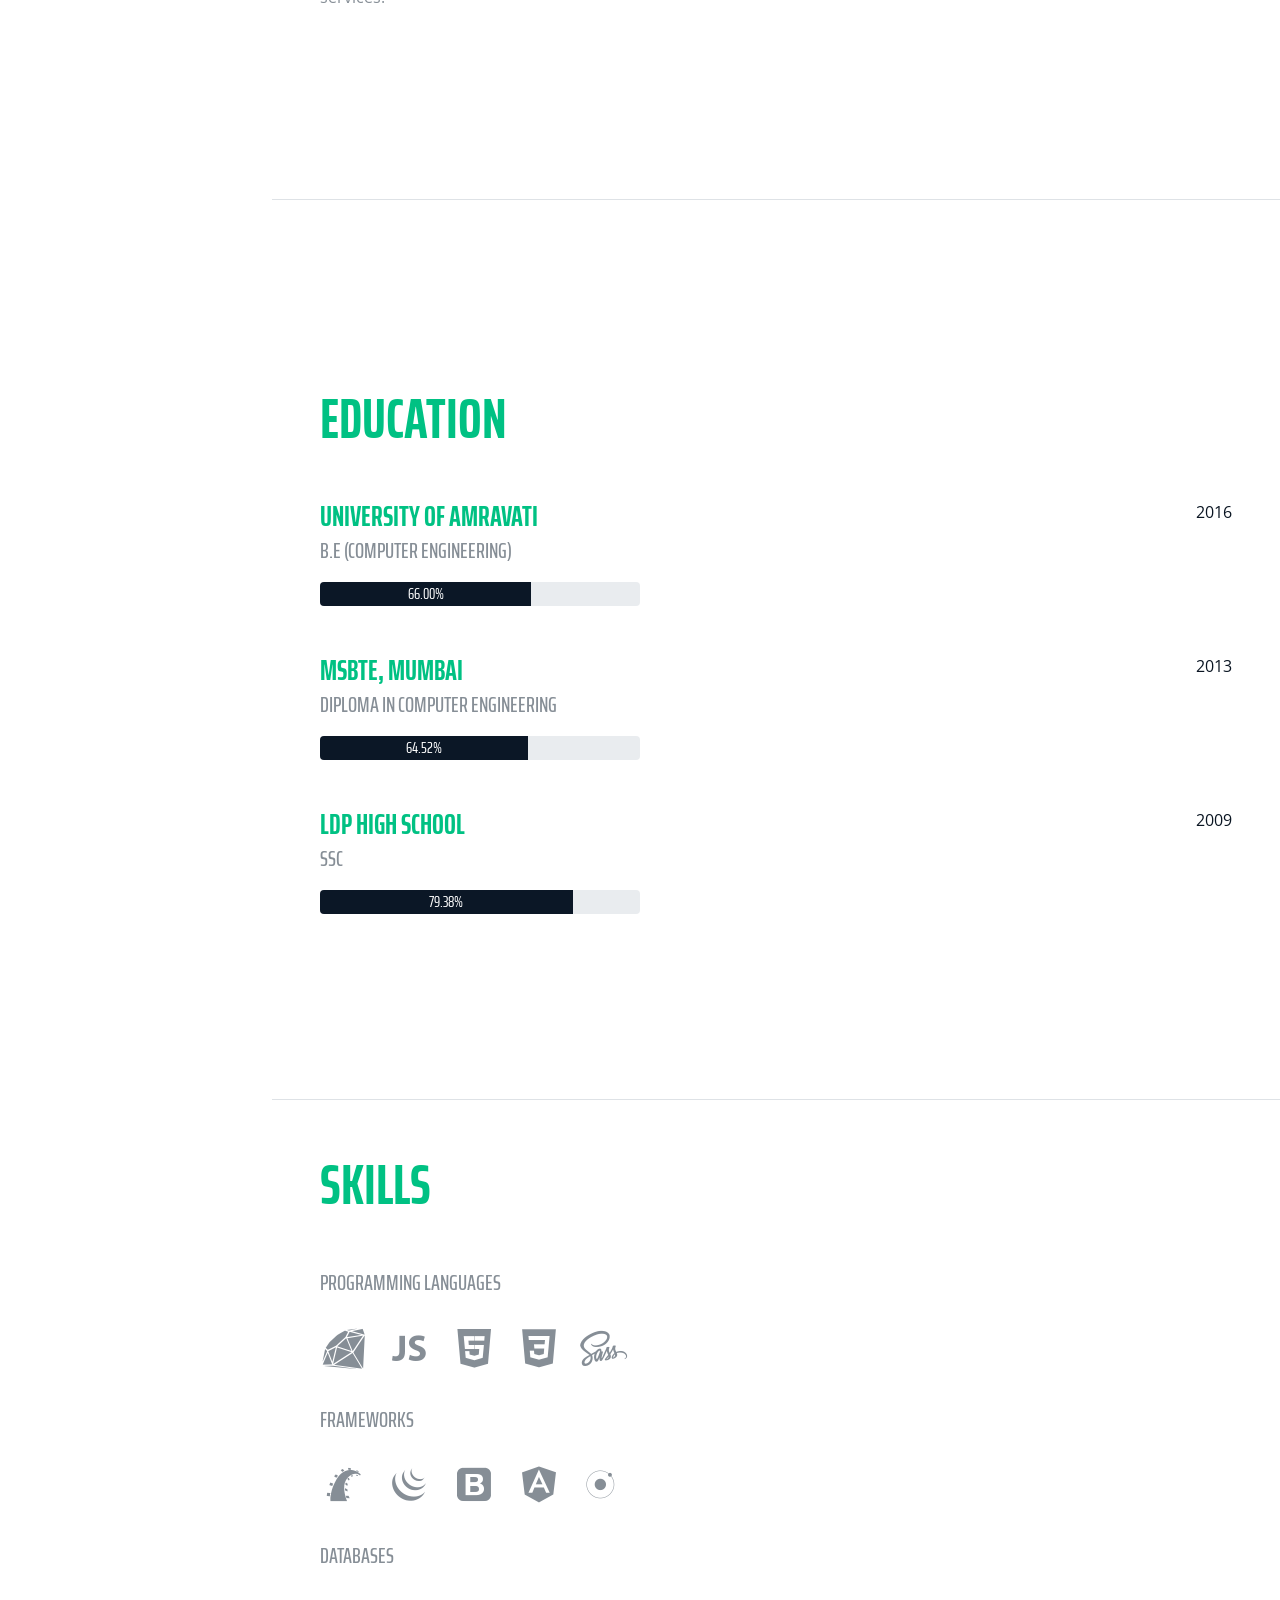
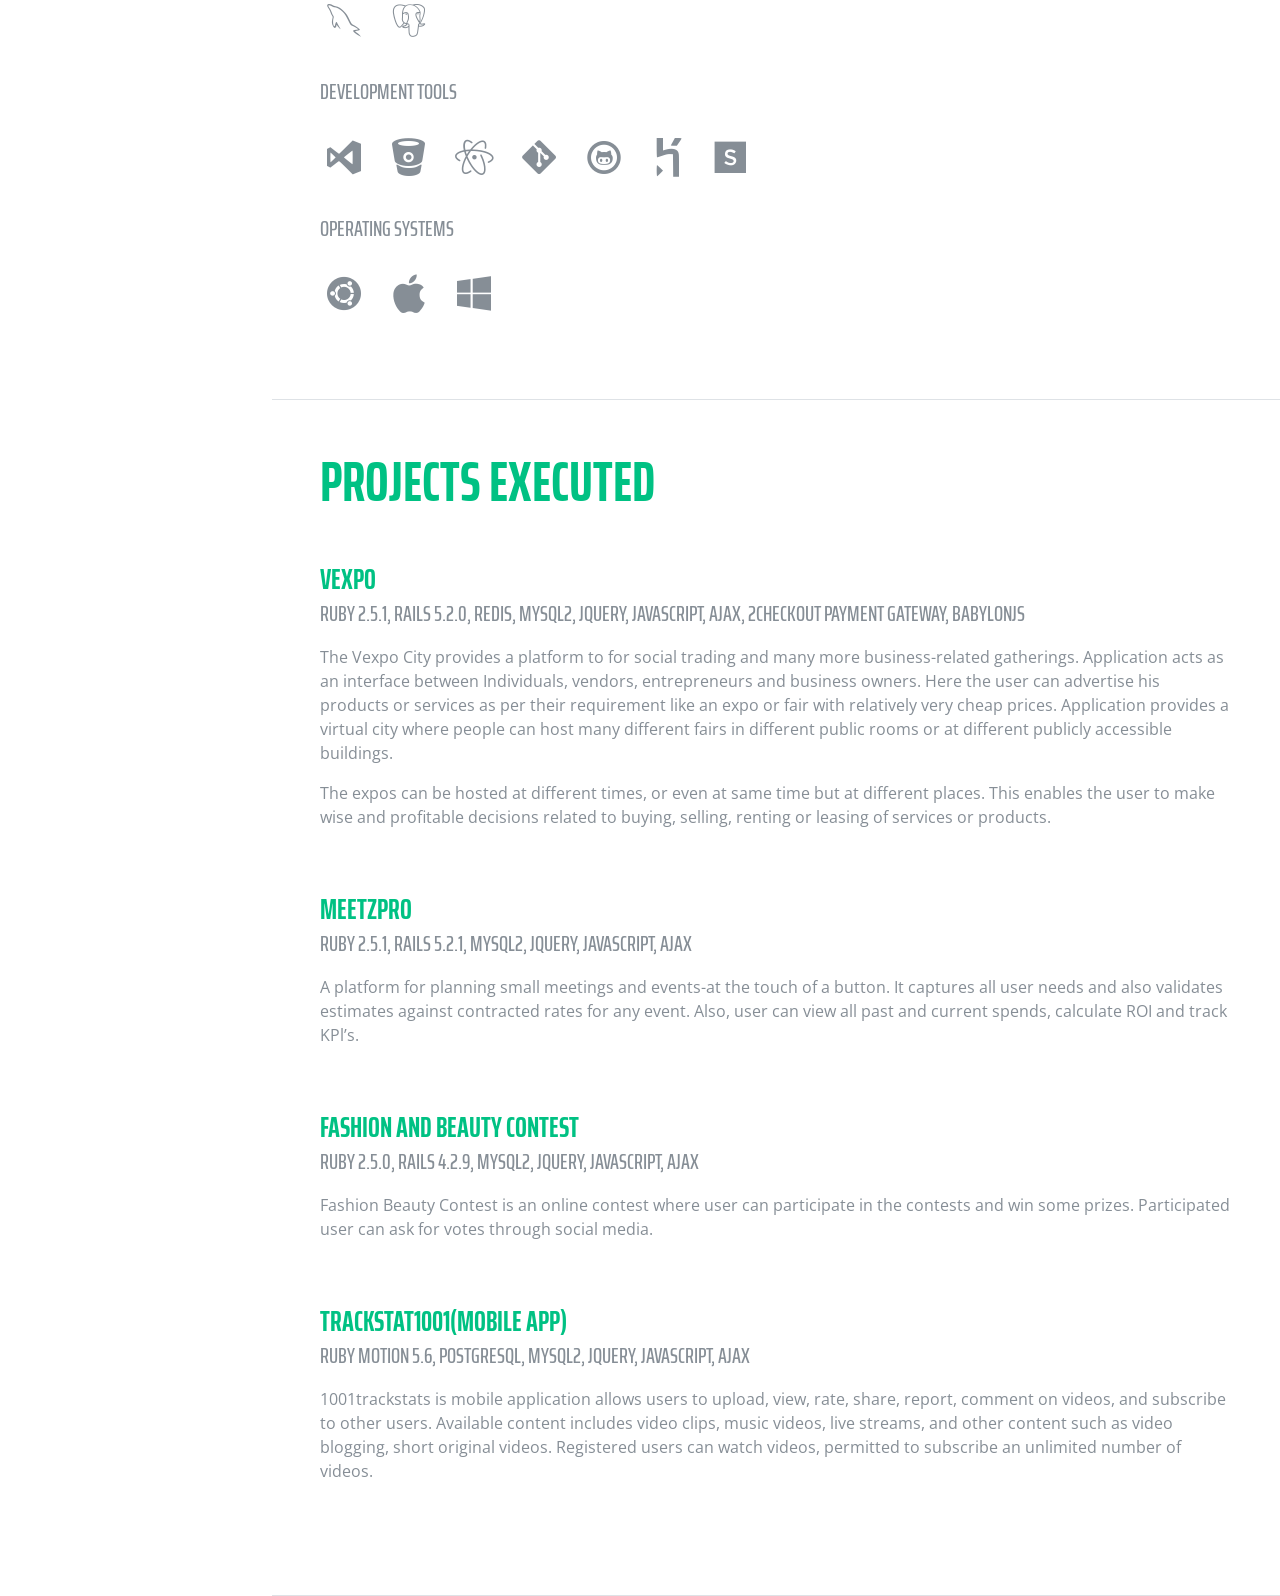
==== commit 310b3943: "Add skills and links" ====
--- a/index.html
+++ b/index.html
@@ -57,9 +57,9 @@
         <li class="nav-item">
           <a class="nav-link js-scroll-trigger" href="#projects">Projects Executed</a>
         </li>
-        <li class="nav-item">
+        <!-- <li class="nav-item">
           <a class="nav-link js-scroll-trigger" href="#awards">Certifications</a>
-        </li>
+        </li> -->
       </ul>
     </div>
   </nav>
@@ -88,16 +88,16 @@
               </span>
             </a>
           </li>
-          <li class="list-inline-item">
+          <!-- <li class="list-inline-item">
             <a href="#">
               <span class="fa-stack fa-lg">
                 <i class="fa fa-circle fa-stack-2x"></i>
                 <i class="fa fa-twitter fa-stack-1x fa-inverse"></i>
               </span>
             </a>
-          </li>
+          </li> -->
           <li class="list-inline-item">
-            <a href="#">
+            <a href="https://www.linkedin.com/in/pavan-jadhao-b12966130">
               <span class="fa-stack fa-lg">
                 <i class="fa fa-circle fa-stack-2x"></i>
                 <i class="fa fa-linkedin fa-stack-1x fa-inverse"></i>
@@ -105,7 +105,7 @@
             </a>
           </li>
           <li class="list-inline-item">
-            <a href="#">
+            <a href="https://github.com/pvnjadhao">
               <span class="fa-stack fa-lg">
                 <i class="fa fa-circle fa-stack-2x"></i>
                 <i class="fa fa-github fa-stack-1x fa-inverse"></i>
@@ -210,66 +210,90 @@
       <div class="my-auto">
         <h2 class="mb-5">Skills</h2>
 
-        <div class="subheading mb-3">Programming Languages &amp; Tools</div>
-        <ul class="list-inline list-icons">
-          <li class="list-inline-item">
+        <div class="subheading mb-3">Programming Languages</div>
+        <ul class="list-inline list-icons">
+          <li class="list-inline-item" title="Ruby">
+            <i class="devicons devicons-ruby"></i>
+          </li>
+          <li class="list-inline-item" title="JavaScript">
+            <i class="devicons devicons-javascript"></i>
+          </li>
+          <li class="list-inline-item" title="HTML5">
             <i class="devicons devicons-html5"></i>
           </li>
-          <li class="list-inline-item">
+          <li class="list-inline-item" title="CSS3">
             <i class="devicons devicons-css3"></i>
           </li>
-          <li class="list-inline-item">
-            <i class="devicons devicons-javascript"></i>
-          </li>
-          <li class="list-inline-item">
+          <li class="list-inline-item" title="SASS">
+            <i class="devicons devicons-sass"></i>
+          </li>
+        </ul>
+
+        <div class="subheading mb-3">Frameworks</div>
+        <ul class="list-inline list-icons">
+          <li class="list-inline-item" title="Ruby on Rails">
+            <i class="devicons devicons-ruby_on_rails"></i>
+          </li>
+          <li class="list-inline-item" title="JQuery">
             <i class="devicons devicons-jquery"></i>
           </li>
-          <li class="list-inline-item">
-            <i class="devicons devicons-ruby"></i>
-          </li>
-          <li class="list-inline-item">
-            <i class="devicons devicons-rails"></i>
-          </li>
-          <li class="list-inline-item">
+          <li class="list-inline-item" title="Bootstrap">
             <i class="devicons devicons-bootstrap"></i>
           </li>
-          <li class="list-inline-item">
-            <i class="devicons devicons-wordpress"></i>
-          </li>
-          <li class="list-inline-item">
-            <i class="devicons devicons-android"></i>
-          </li>
-          <li class="list-inline-item">
-            <i class="devicons devicons-java"></i>
-          </li>
-          <li class="list-inline-item">
-            <i class="devicons devicons-php"></i>
-          </li>
-          <li class="list-inline-item">
-            <i class="devicons devicons-laravels"></i>
-          </li>
-          <li class="list-inline-item">
-            <i class="devicons devicons-photoshop"></i>
-          </li>
-          <li class="list-inline-item">
+          <li class="list-inline-item" title="Angular">
+            <i class="devicons devicons-angular"></i>
+          </li>
+          <li class="list-inline-item" title="Ionic">
+            <i class="devicons devicons-ionic"></i>
+          </li>
+        </ul>
+
+        <div class="subheading mb-3">Databases</div>
+        <ul class="list-inline list-icons">
+          <li class="list-inline-item" title="MySQL">
+            <i class="devicons devicons-mysql"></i>
+          </li>
+          <li class="list-inline-item" title="PostgreSql">
+            <i class="devicons devicons-postgresql"></i>
+          </li>
+        </ul>
+
+        <div class="subheading mb-3">Development Tools</div>
+        <ul class="list-inline list-icons">
+          <li class="list-inline-item" title="Visual Studio Code">
             <i class="devicons devicons-visualstudio"></i>
           </li>
-        </ul>
-
-        <div class="subheading mb-3">Workflow</div>
-        <ul class="fa-ul mb-0">
-          <li>
-            <i class="fa-li fa fa-check"></i>
-            Mobile-First, Responsive Design</li>
-          <li>
-            <i class="fa-li fa fa-check"></i>
-            Cross Browser Testing &amp; Debugging</li>
-          <li>
-            <i class="fa-li fa fa-check"></i>
-            Cross Functional Teams</li>
-          <li>
-            <i class="fa-li fa fa-check"></i>
-            Agile Development &amp; Scrum</li>
+          <li class="list-inline-item" title="BitBucket">
+            <i class="devicons devicons-bitbucket"></i>
+          </li>
+          <li class="list-inline-item" title="Atom">
+            <i class="devicons devicons-atom"></i>
+          </li>
+          <li class="list-inline-item" title="Git">
+            <i class="devicons devicons-git"></i>
+          </li>
+          <li class="list-inline-item" title="GitHub">
+            <i class="devicons devicons-github"></i>
+          </li>
+          <li class="list-inline-item" title="Heroku">
+            <i class="devicons devicons-heroku"></i>
+          </li>
+          <li class="list-inline-item" title="Sublime">
+            <i class="devicons devicons-sublime"></i>
+          </li>
+        </ul>
+
+        <div class="subheading mb-3">Operating Systems</div>
+        <ul class="list-inline list-icons">
+          <li class="list-inline-item" title="Ubuntu">
+            <i class="devicons devicons-ubuntu"></i>
+          </li>
+          <li class="list-inline-item" title="Mac Os">
+            <i class="devicons devicons-apple"></i>
+          </li>
+          <li class="list-inline-item" title="Windows">
+            <i class="devicons devicons-windows"></i>
+          </li>
         </ul>
       </div>
     </section>
@@ -310,7 +334,7 @@
             <h3 class="mb-0">Fashion and Beauty Contest</h3>
             <div class="subheading mb-3">Ruby 2.5.0, Rails 4.2.9, MySql2, jQuery, JavaScript, AJAX</div>
             <p> Fashion Beauty Contest is an online contest where user can participate in the
-            contests and win some prizes. Participated user can ask for votes through social media.</p>
+              contests and win some prizes. Participated user can ask for votes through social media.</p>
           </div>
         </div>
 
@@ -327,7 +351,7 @@
       </div>
     </section>
 
-    <section class="resume-section p-3 p-lg-5 d-flex flex-column" id="awards">
+    <!-- <section class="resume-section p-3 p-lg-5 d-flex flex-column" id="awards">
       <div class="my-auto">
         <h2 class="mb-5">Awards &amp; Certifications</h2>
         <ul class="fa-ul mb-0">
@@ -340,7 +364,7 @@
             Place - University of Amravati - Tech Competition 2015</li>
         </ul>
       </div>
-    </section>
+    </section> -->
 
   </div>
 
--- a/css/resume.css
+++ b/css/resume.css
@@ -118,7 +118,7 @@
 
 /* Education style */
 .pro-container {
-  width: 30rem;
+  width: 20rem;
 }
 
 .edu-progress {
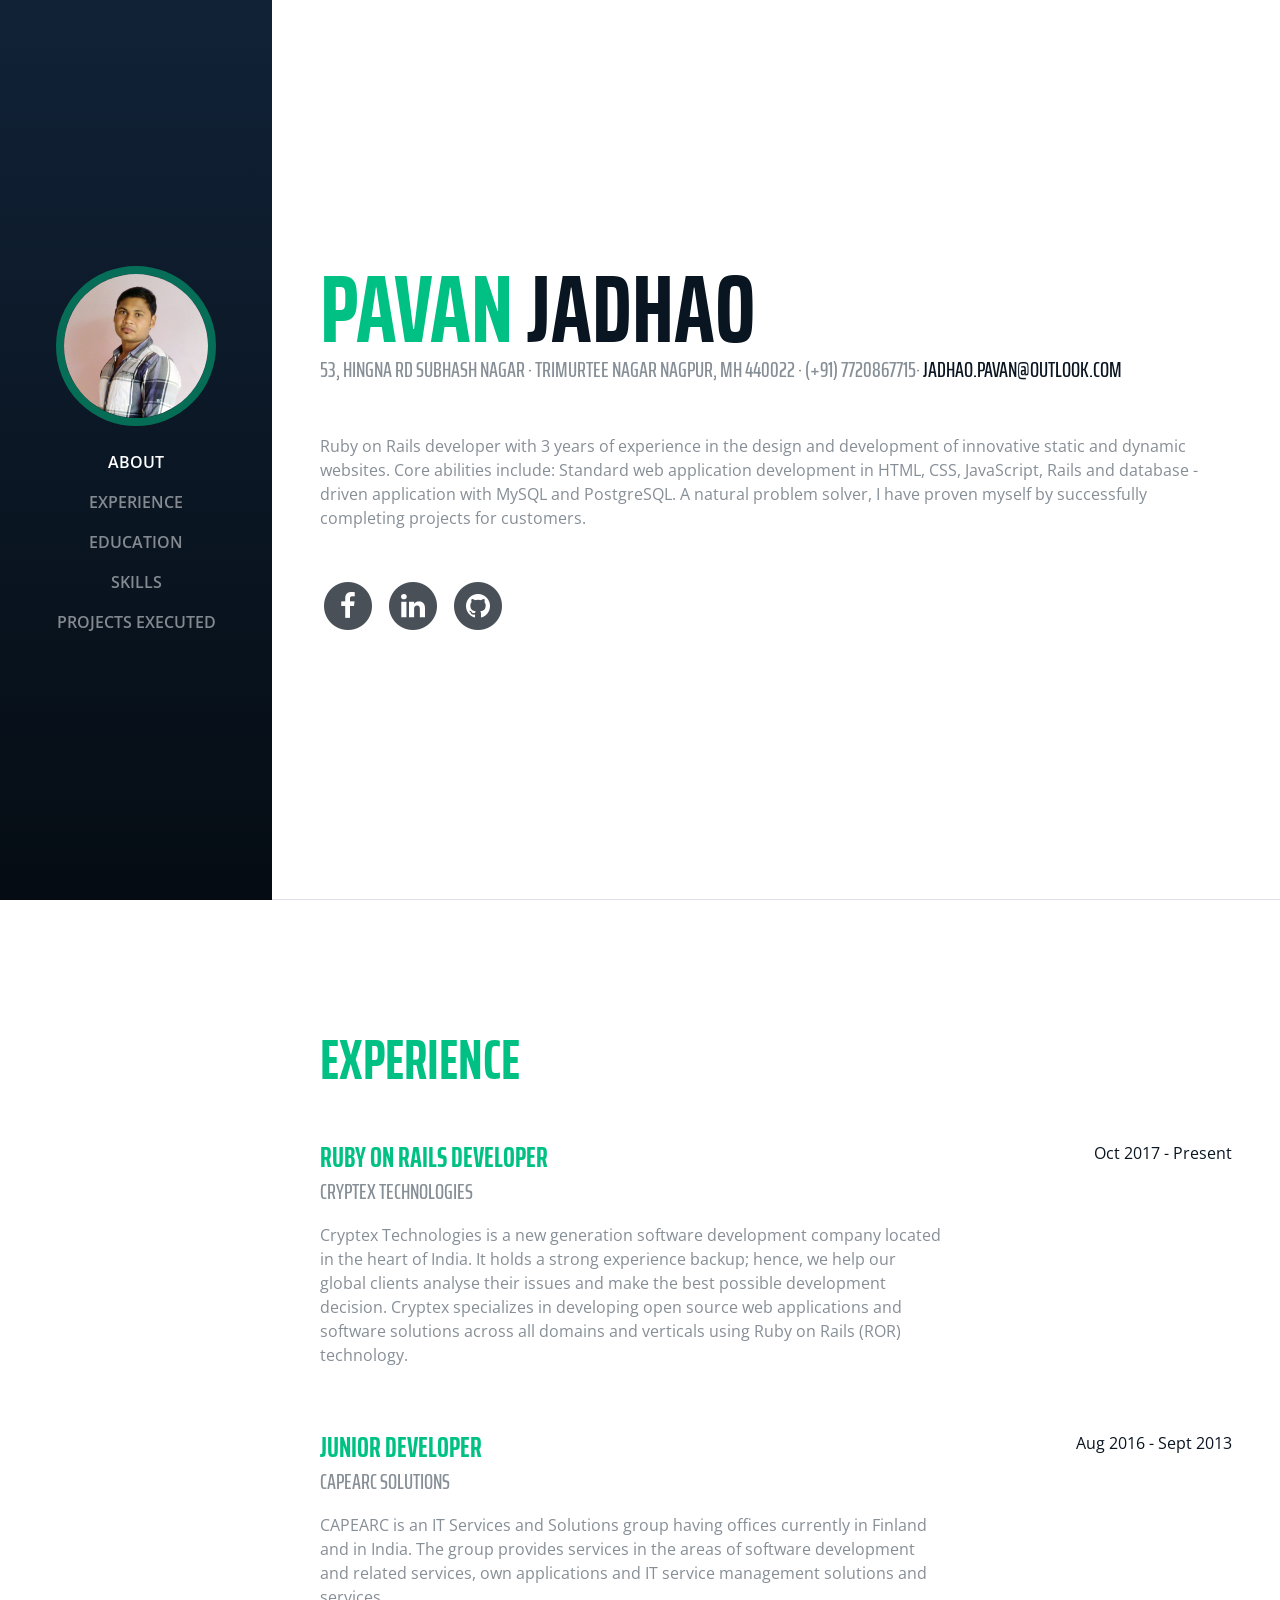
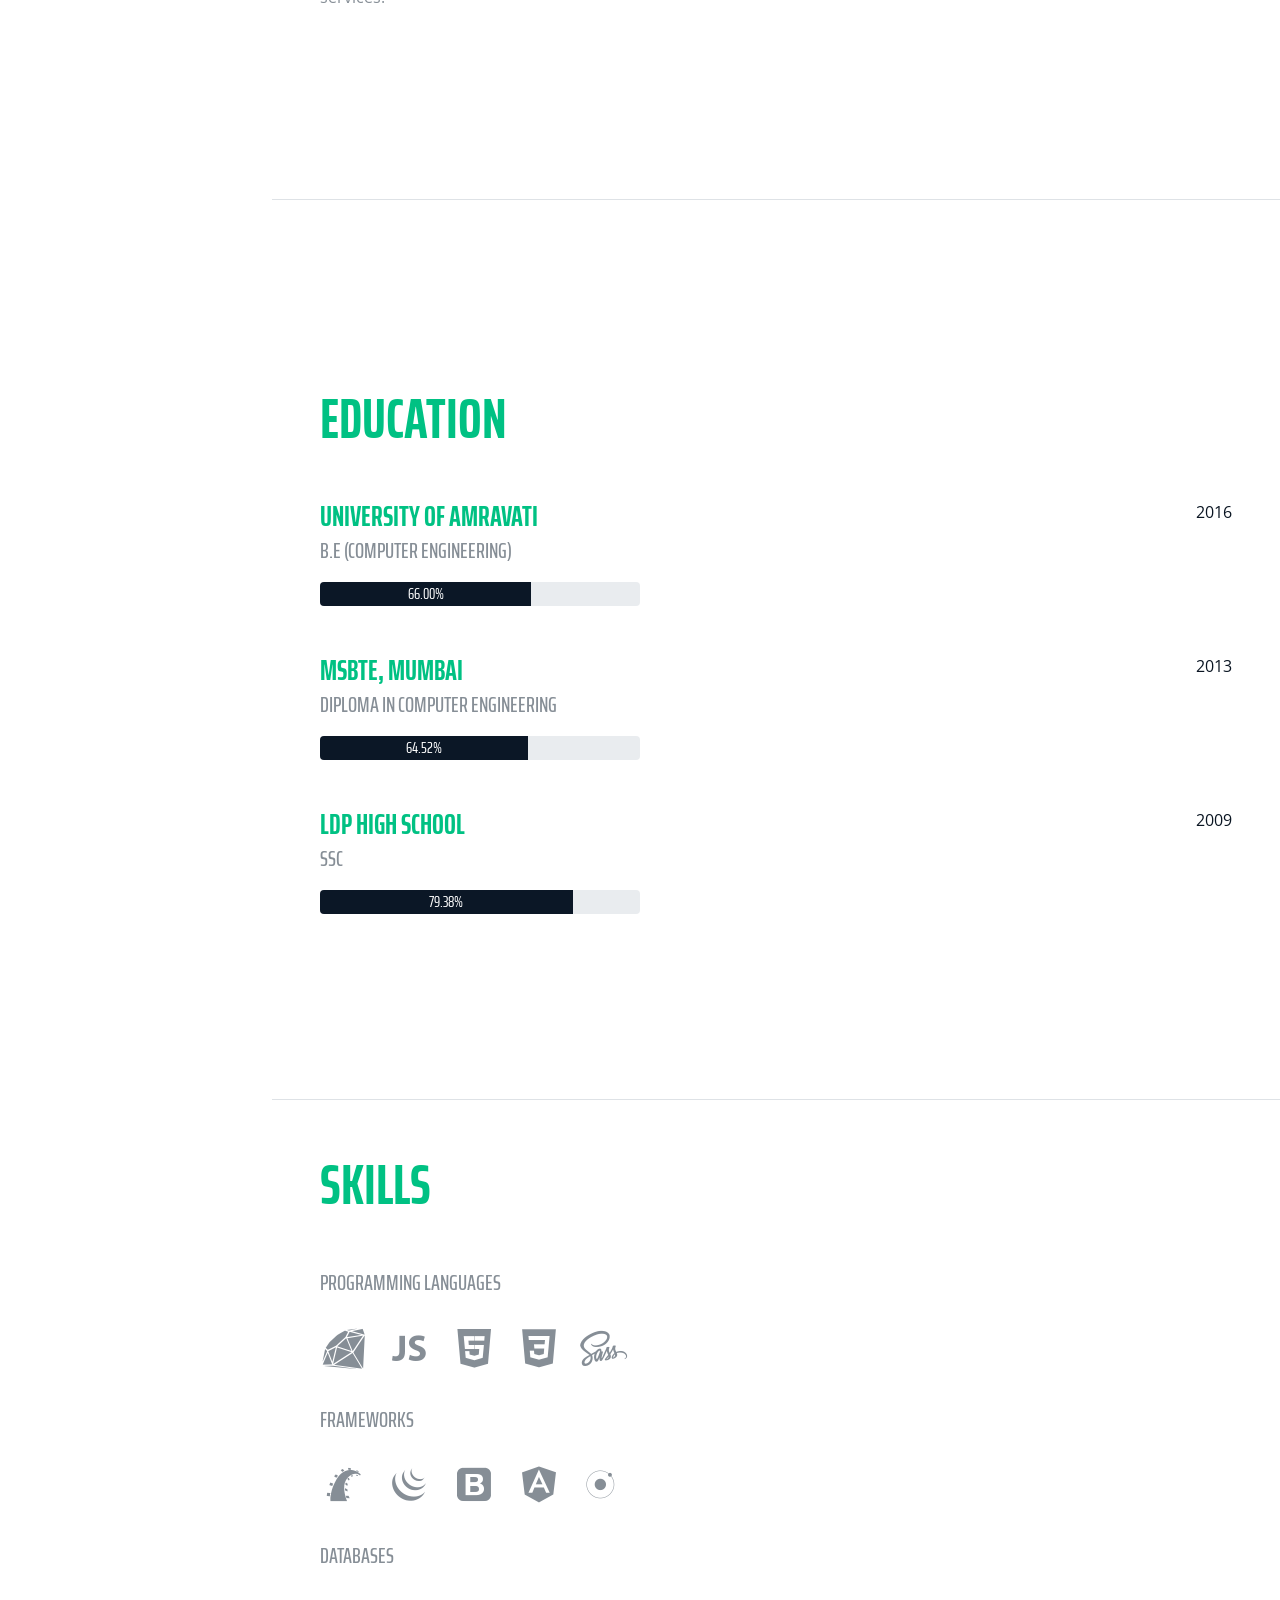
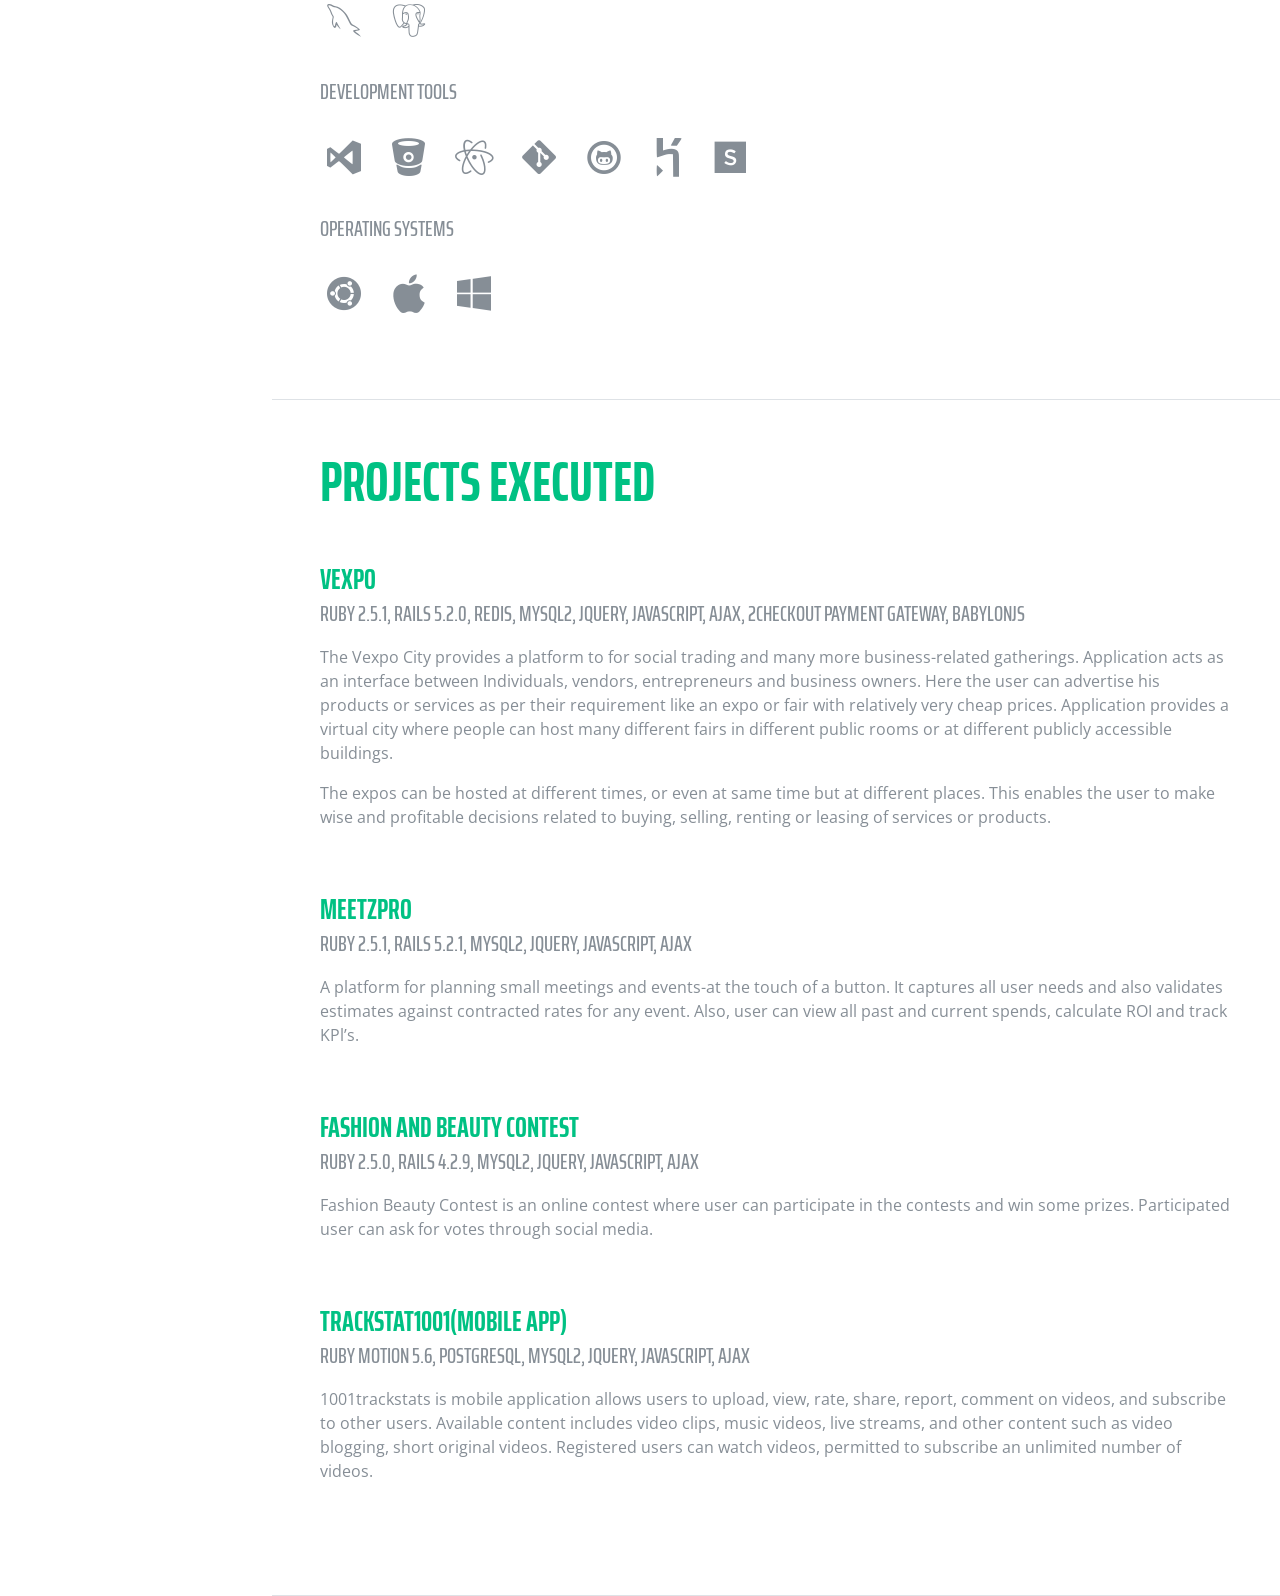
==== commit 5e3e52f0: "Add target to links and change designation" ====
--- a/index.html
+++ b/index.html
@@ -71,8 +71,8 @@
         <h1 class="mb-0">Pavan
           <span class="text-primary">Jadhao</span>
         </h1>
-        <div class="subheading mb-5">53, Hingna Rd Subhash Nagar · Trimurtee Nagar Nagpur, MH 440022 · (+91) 8483849787·
-          <a href="mailto:name@email.com">jadhao.pavan@outlook.com</a>
+        <div class="subheading mb-5">53, Hingna Rd Subhash Nagar · Trimurtee Nagar Nagpur, MH 440022 · (+91) 7720867715·
+          <a href="mailto:jadhao.pavan@outlook.com">jadhao.pavan@outlook.com</a>
         </div>
         <p class="mb-5">Ruby on Rails developer with 3 years of experience in the design and development of innovative
           static
@@ -81,7 +81,7 @@
           solver, I have proven myself by successfully completing projects for customers.</p>
         <ul class="list-inline list-social-icons mb-0">
           <li class="list-inline-item">
-            <a href="https://www.facebook.com/jadhao.pavan643">
+            <a href="https://www.facebook.com/jadhao.pavan643" target="_blank">
               <span class="fa-stack fa-lg">
                 <i class="fa fa-circle fa-stack-2x"></i>
                 <i class="fa fa-facebook fa-stack-1x fa-inverse"></i>
@@ -97,7 +97,7 @@
             </a>
           </li> -->
           <li class="list-inline-item">
-            <a href="https://www.linkedin.com/in/pavan-jadhao-b12966130">
+            <a href="https://www.linkedin.com/in/pavan-jadhao-b12966130" target="_blank">
               <span class="fa-stack fa-lg">
                 <i class="fa fa-circle fa-stack-2x"></i>
                 <i class="fa fa-linkedin fa-stack-1x fa-inverse"></i>
@@ -105,7 +105,7 @@
             </a>
           </li>
           <li class="list-inline-item">
-            <a href="https://github.com/pvnjadhao">
+            <a href="https://github.com/pvnjadhao" target="_blank"> 
               <span class="fa-stack fa-lg">
                 <i class="fa fa-circle fa-stack-2x"></i>
                 <i class="fa fa-github fa-stack-1x fa-inverse"></i>
@@ -122,7 +122,7 @@
 
         <div class="resume-item d-flex flex-column flex-md-row mb-5">
           <div class="resume-content mr-auto">
-            <h3 class="mb-0">Junior ROR Developer</h3>
+            <h3 class="mb-0">Ruby on Rails Developer</h3>
             <div class="subheading mb-3">Cryptex Technologies</div>
             <p>Cryptex Technologies is a new generation software development company located in the heart of India.
               It holds a strong experience backup; hence, we help our global clients analyse their issues and make
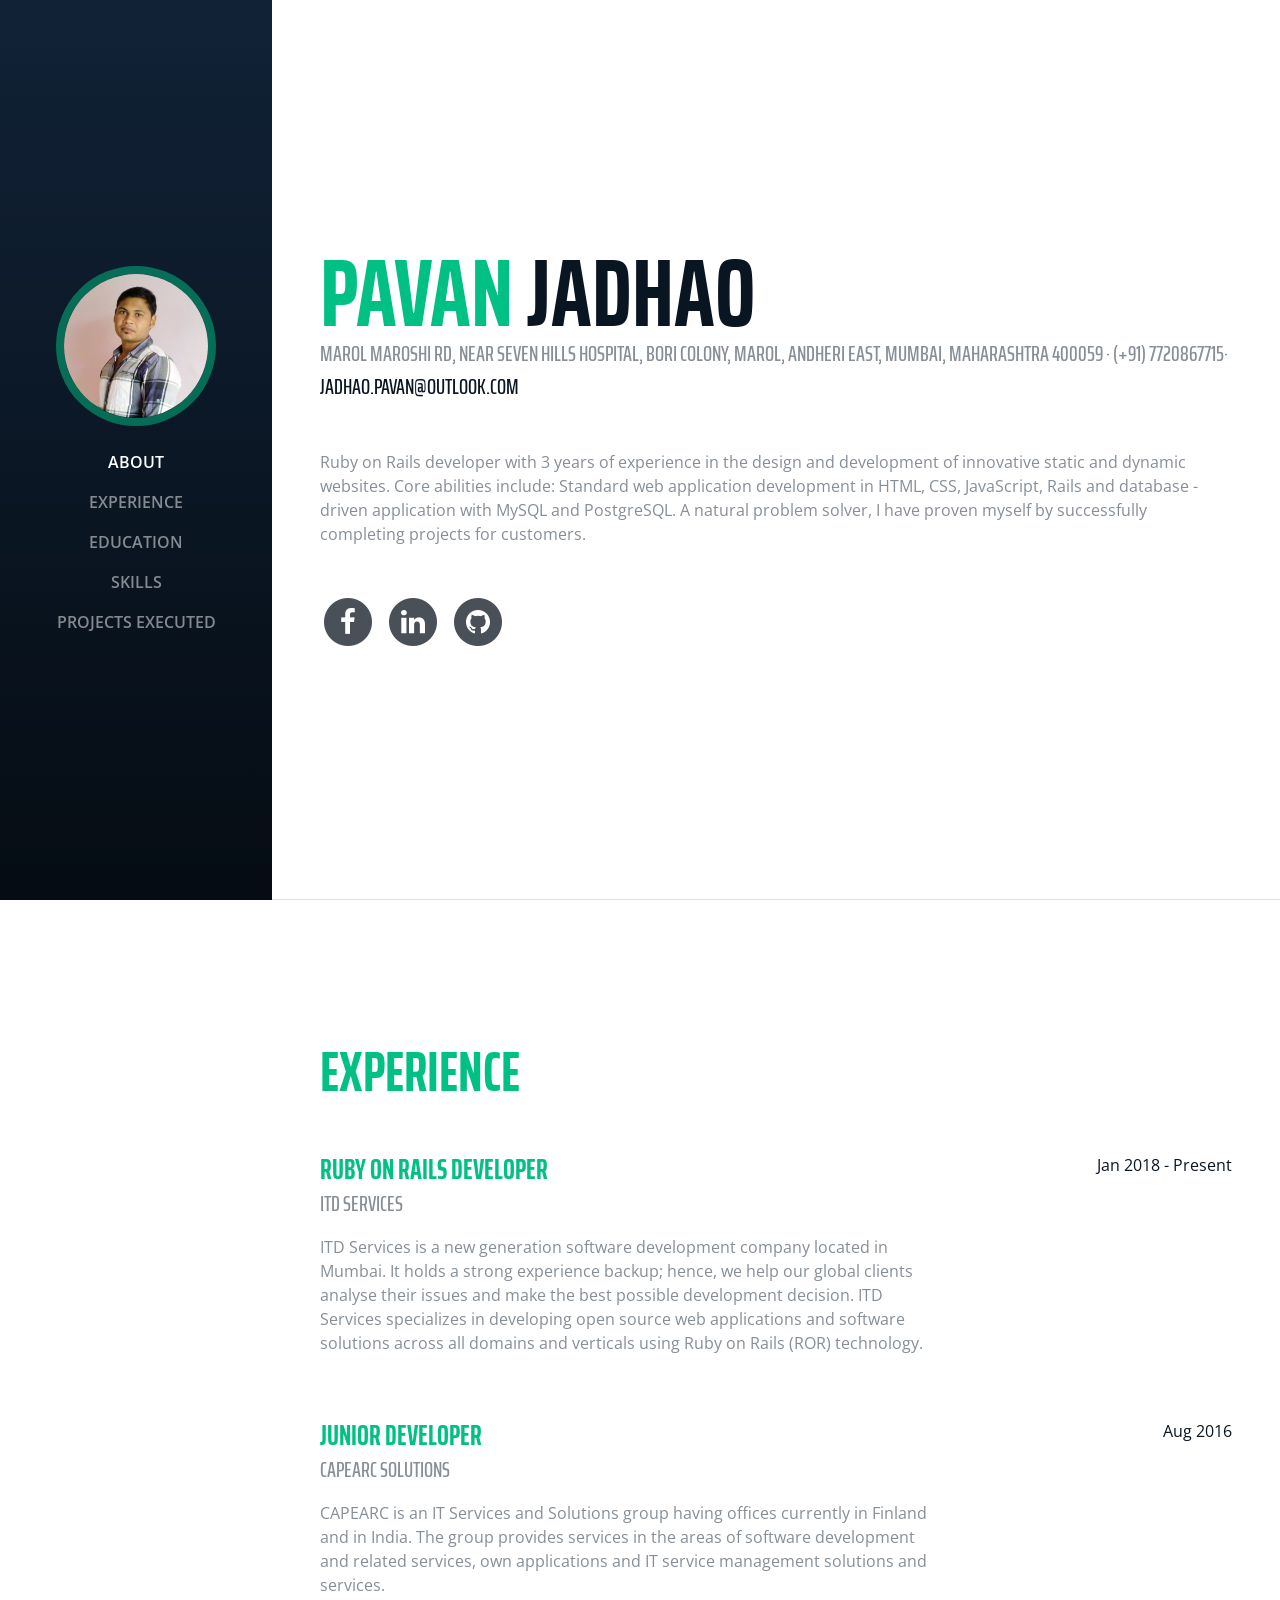
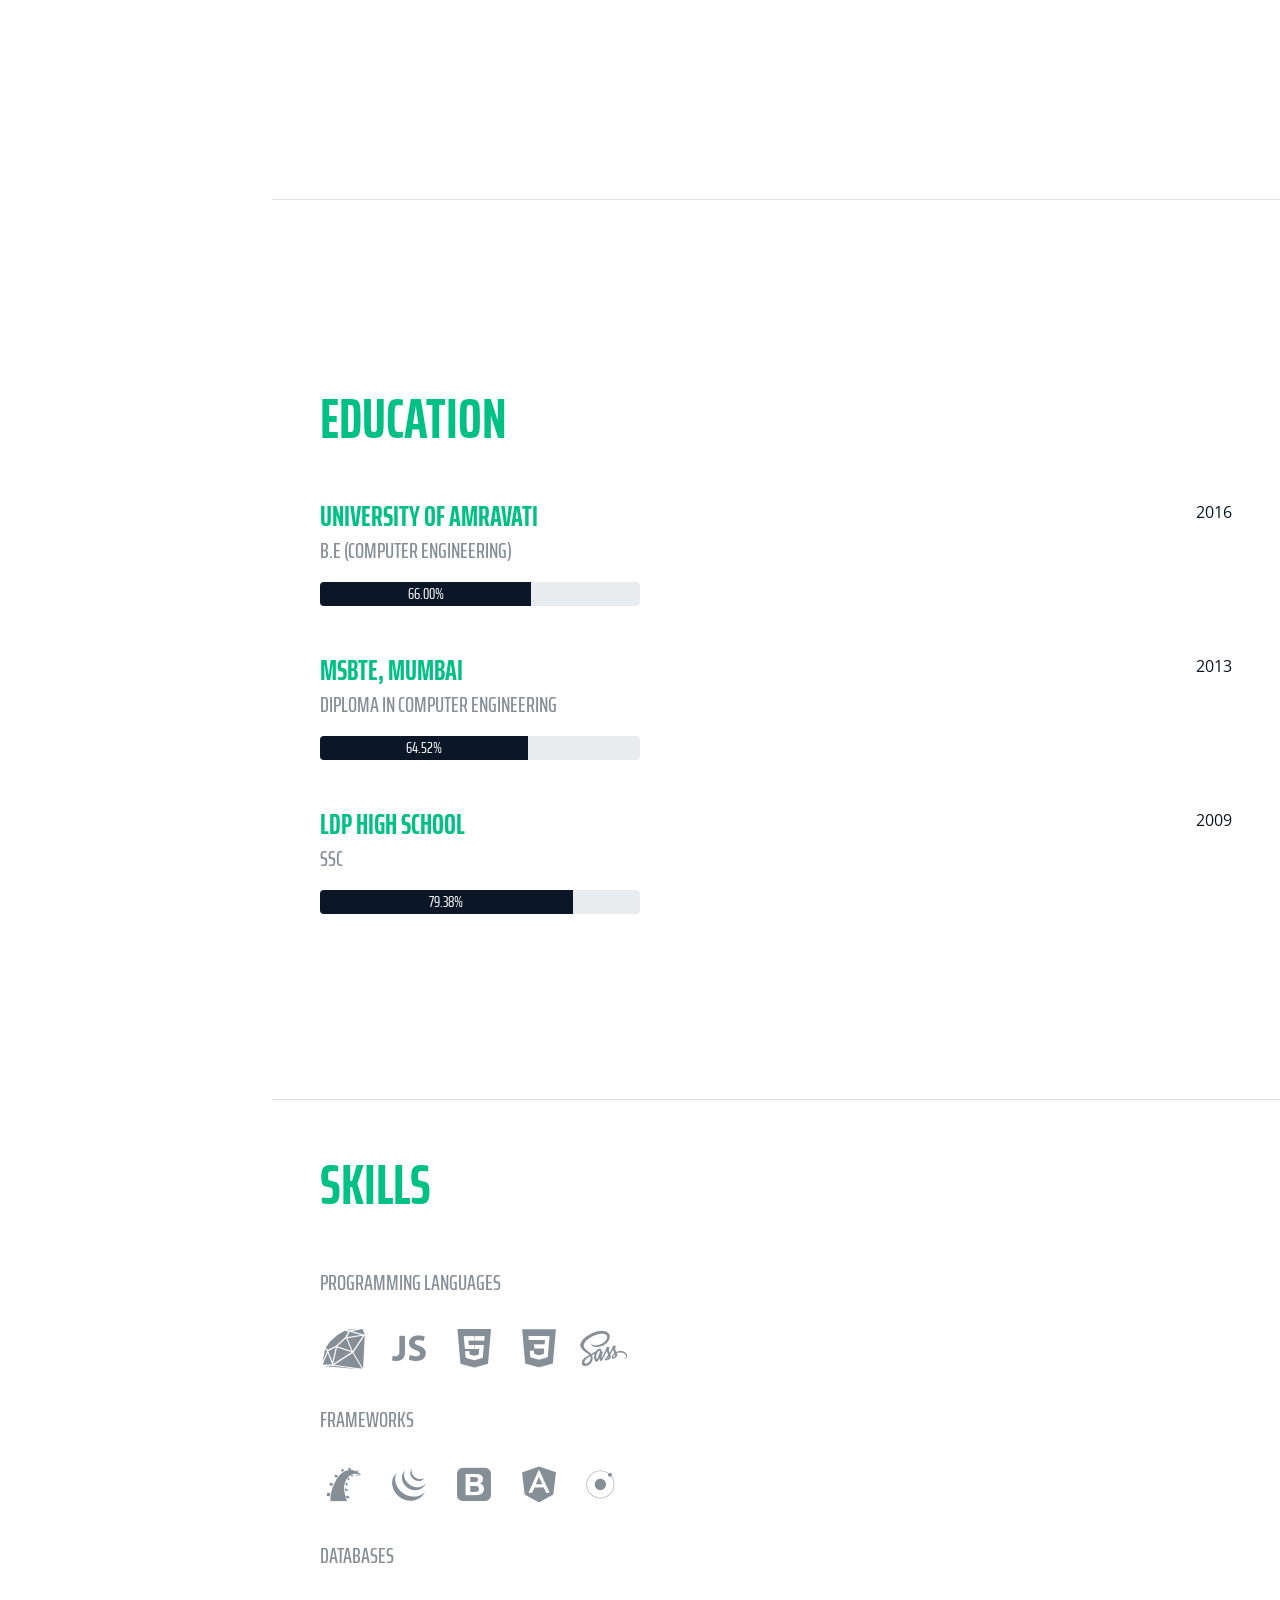
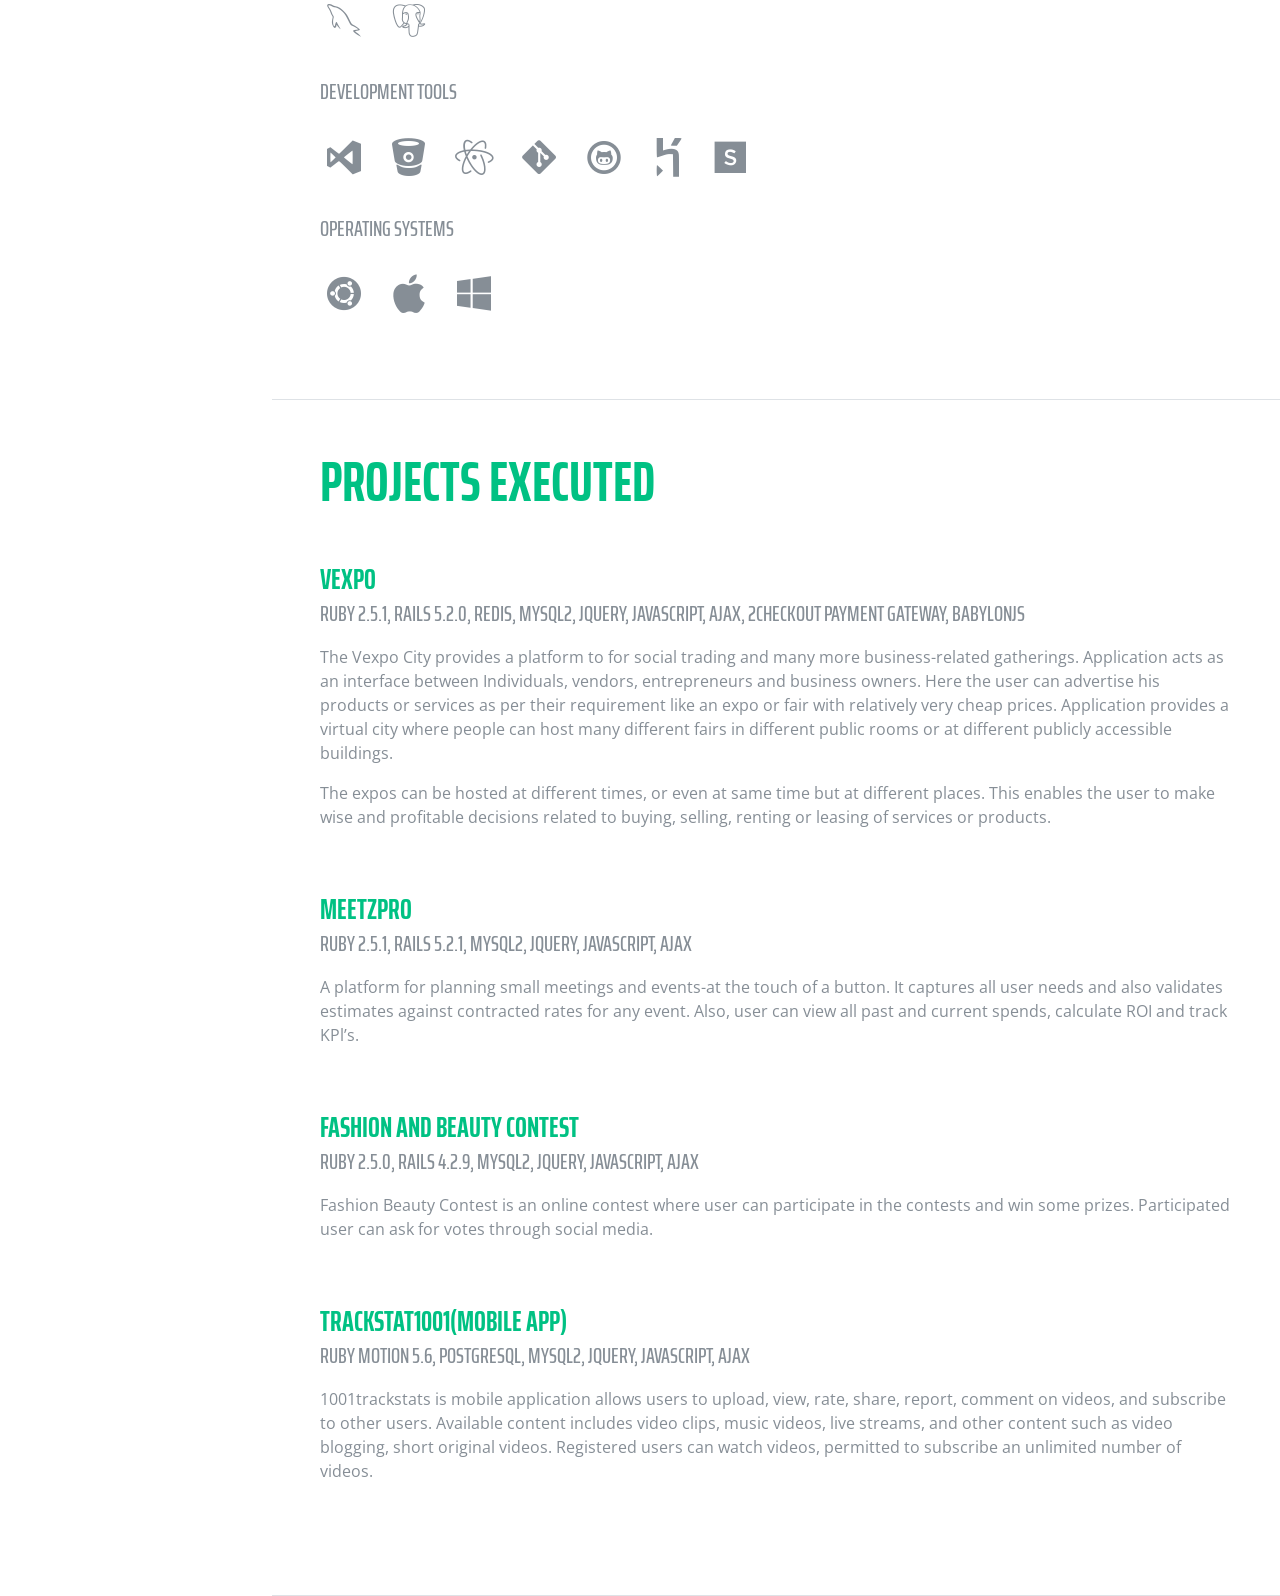
==== commit 5eda074c: "Updated address and company" ====
--- a/index.html
+++ b/index.html
@@ -71,7 +71,7 @@
         <h1 class="mb-0">Pavan
           <span class="text-primary">Jadhao</span>
         </h1>
-        <div class="subheading mb-5">53, Hingna Rd Subhash Nagar · Trimurtee Nagar Nagpur, MH 440022 · (+91) 7720867715·
+        <div class="subheading mb-5">Marol Maroshi Rd, Near Seven Hills Hospital, Bori Colony, Marol, Andheri East, Mumbai, Maharashtra 400059 · (+91) 7720867715·
           <a href="mailto:jadhao.pavan@outlook.com">jadhao.pavan@outlook.com</a>
         </div>
         <p class="mb-5">Ruby on Rails developer with 3 years of experience in the design and development of innovative
@@ -123,16 +123,16 @@
         <div class="resume-item d-flex flex-column flex-md-row mb-5">
           <div class="resume-content mr-auto">
             <h3 class="mb-0">Ruby on Rails Developer</h3>
-            <div class="subheading mb-3">Cryptex Technologies</div>
-            <p>Cryptex Technologies is a new generation software development company located in the heart of India.
+            <div class="subheading mb-3">ITD Services</div>
+            <p>ITD Services is a new generation software development company located in Mumbai.
               It holds a strong experience backup; hence, we help our global clients analyse their issues and make
-              the best possible development decision. Cryptex specializes in developing open source web
+              the best possible development decision. ITD Services specializes in developing open source web
               applications and software solutions across all domains and verticals using Ruby on Rails (ROR)
               technology.
             </p>
           </div>
           <div class="resume-date text-md-right">
-            <span class="text-primary">Oct 2017 - Present</span>
+            <span class="text-primary">Jan 2018 - Present</span>
           </div>
         </div>
 
@@ -145,7 +145,7 @@
               service management solutions and services.</p>
           </div>
           <div class="resume-date text-md-right">
-            <span class="text-primary">Aug 2016 - Sept 2013</span>
+            <span class="text-primary">Aug 2016</span>
           </div>
         </div>
       </div>
